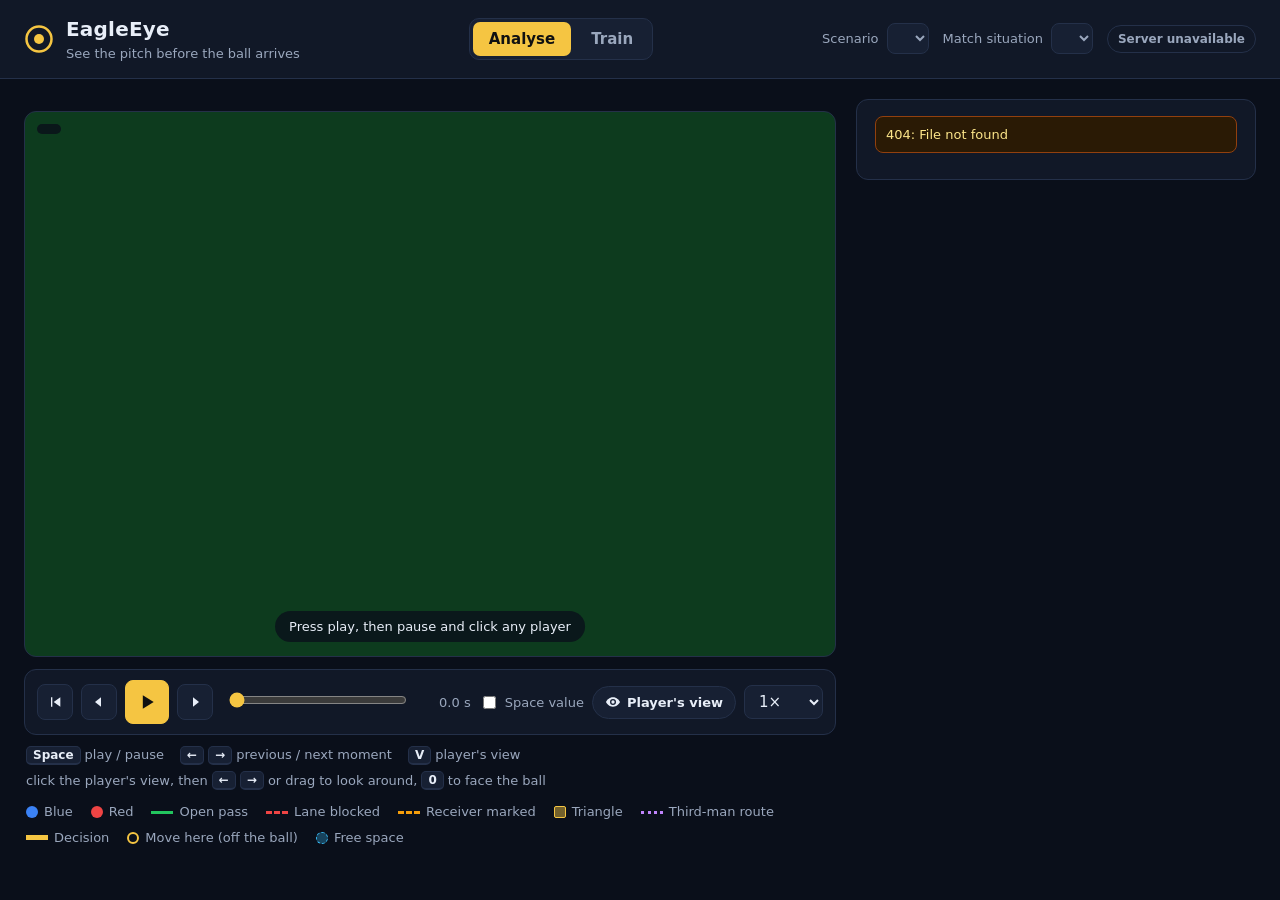
==== frontend/index.html @ dd4de851 "Initial commit: EagleEye synthetic match insights engine FastAPI backend with the Microsoft Foundry " ====
<!doctype html>
<html lang="en">
<head>
  <meta charset="utf-8">
  <meta name="viewport" content="width=device-width, initial-scale=1">
  <title>EagleEye</title>
  <meta name="description" content="EagleEye: an AI vision coach for footballers, built on synthetic data with fictional Blue and Red teams.">
  <link rel="stylesheet" href="styles.css">
</head>
<body>
  <header class="topbar">
    <div class="brand">
      <svg class="brand-mark" viewBox="0 0 24 24" aria-hidden="true">
        <circle cx="12" cy="12" r="10" fill="none" stroke="currentColor" stroke-width="2"/>
        <circle cx="12" cy="12" r="4" fill="currentColor"/>
      </svg>
      <div>
        <div class="brand-name">EagleEye</div>
        <div class="brand-tagline">See the pitch before the ball arrives</div>
      </div>
    </div>
    <nav class="tabs" role="tablist" aria-label="Mode">
      <button id="tab-analyse" class="tab on" role="tab" aria-selected="true">Analyse</button>
      <button id="tab-train" class="tab" role="tab" aria-selected="false">Train</button>
    </nav>
    <div class="topbar-right">
      <label class="select-field analyse-only">
        <span>Scenario</span>
        <select id="scenario-select"></select>
      </label>
      <label class="select-field analyse-only">
        <span>Match situation</span>
        <select id="situation-select"></select>
      </label>
      <span id="knowledge-badge" class="badge knowledge" title="Coaching knowledge used by the agents (File Search). It changes only through KnowledgeScout research the coach approved."></span>
      <button id="scout-toggle" class="badge scout" type="button" aria-expanded="false" aria-controls="scout-panel" title="KnowledgeScout: background web research that grows the football reference. Proposals wait for your approval.">Scout</button>
      <span id="mode-badge" class="badge">Connecting…</span>
    </div>
  </header>
  <aside id="scout-panel" class="scout-panel" hidden aria-label="KnowledgeScout proposals"></aside>

  <main class="layout">
    <section class="stage">
      <p id="scenario-description" class="scenario-description"></p>

      <div class="pitch-wrap" id="pitch-wrap">
        <canvas id="pitch" aria-label="Bird's-eye view of the pitch"></canvas>
        <div id="scoreboard" class="scoreboard"></div>
        <div id="pitch-hint" class="pitch-hint">Press play, then pause and click any player</div>
        <div id="train-hud" class="train-hud" hidden>
          <div class="hud-top">
            <span id="hud-scans" class="hud-pill">Scans 0</span>
            <div class="hud-bar" aria-label="Time until the ball arrives"><div id="hud-bar-fill"></div></div>
            <span id="hud-time" class="hud-pill">0.0 s</span>
          </div>
          <svg class="hud-compass" viewBox="0 0 80 80" aria-label="Head direction">
            <circle cx="40" cy="40" r="34" fill="rgba(10,15,26,0.7)" stroke="#475569"/>
            <circle cx="40" cy="9" r="4" fill="#ffffff"/>
            <g id="hud-needle">
              <path d="M40 40 L64 16 A34 34 0 0 0 16 16 Z" fill="rgba(56,189,248,0.22)"/>
              <line x1="40" y1="40" x2="40" y2="12" stroke="#f5c542" stroke-width="3" stroke-linecap="round"/>
            </g>
            <circle cx="40" cy="40" r="4" fill="#f5c542"/>
          </svg>
          <button class="hud-look left" data-look="left">◀ Check left</button>
          <button class="hud-look body" data-body>Open body ↑</button>
          <button class="hud-look right" data-look="right">Check right ▶</button>
        </div>
      </div>

      <div class="controls">
        <button id="btn-restart" class="icon-btn" title="Rewind to start" aria-label="Rewind to start">
          <svg viewBox="0 0 24 24"><path d="M6 5h2v14H6zM20 5v14l-10-7z"/></svg>
        </button>
        <button id="btn-back" class="icon-btn" title="Previous moment (←)" aria-label="Previous moment">
          <svg viewBox="0 0 24 24"><path d="M15 5v14l-9-7z"/></svg>
        </button>
        <button id="btn-play" class="icon-btn primary" title="Play / Pause (Space)" aria-label="Play">
          <svg id="icon-play" viewBox="0 0 24 24"><path d="M7 4v16l13-8z"/></svg>
          <svg id="icon-pause" viewBox="0 0 24 24" style="display: none"><path d="M6 4h4v16H6zM14 4h4v16h-4z"/></svg>
        </button>
        <button id="btn-forward" class="icon-btn" title="Next moment (→)" aria-label="Next moment">
          <svg viewBox="0 0 24 24"><path d="M9 5v14l9-7z"/></svg>
        </button>
        <div class="timeline">
          <input id="timeline" type="range" min="0" max="1" step="0.01" value="0" aria-label="Timeline">
          <div id="timeline-marks" class="timeline-marks"></div>
        </div>
        <span id="time-label" class="time-label">0.0 s</span>
        <label class="toggle" title="Simplified pitch control × threat: gold = valuable space the selected team can win">
          <input id="heatmap-toggle" type="checkbox"> Space value
        </label>
        <button id="pov-toggle" class="pill-btn" type="button" aria-pressed="false" aria-controls="pov-card" title="Player's view: see the moment through the selected player's eyes (V)">
          <svg viewBox="0 0 24 24" aria-hidden="true"><path d="M12 5C6.5 5 2.7 9.2 1.5 12c1.2 2.8 5 7 10.5 7s9.3-4.2 10.5-7C21.3 9.2 17.5 5 12 5zm0 11.5A4.5 4.5 0 1 1 12 7.5a4.5 4.5 0 0 1 0 9zm0-7a2.5 2.5 0 1 0 0 5 2.5 2.5 0 0 0 0-5z"/></svg>
          Player's view
        </button>
        <select id="speed-select" class="speed" aria-label="Playback speed">
          <option value="0.5">0.5×</option>
          <option value="1" selected>1×</option>
          <option value="2">2×</option>
        </select>
      </div>

      <p class="key-hints analyse-only" aria-label="Keyboard shortcuts">
        <span><kbd>Space</kbd> play / pause</span>
        <span><kbd>←</kbd> <kbd>→</kbd> previous / next moment</span>
        <span><kbd>V</kbd> player's view</span>
        <span>click the player's view, then <kbd>←</kbd> <kbd>→</kbd> or drag to look around, <kbd>0</kbd> to face the ball</span>
      </p>

      <ul class="legend">
        <li><span class="swatch team-home"></span>Blue</li>
        <li><span class="swatch team-away"></span>Red</li>
        <li><span class="line open"></span>Open pass</li>
        <li><span class="line blocked"></span>Lane blocked</li>
        <li><span class="line marked"></span>Receiver marked</li>
        <li><span class="swatch triangle"></span>Triangle</li>
        <li><span class="line third-man"></span>Third-man route</li>
        <li><span class="line decision"></span>Decision</li>
        <li><span class="swatch move"></span>Move here (off the ball)</li>
        <li><span class="swatch space"></span>Free space</li>
      </ul>
    </section>

    <div class="side">
      <section id="pov-card" class="card pov-card analyse-only" hidden aria-label="Player's view">
        <div class="pov-head">
          <h3 id="pov-title">Player's view</h3>
          <span id="pov-yaw" class="pov-yaw">Facing the ball</span>
        </div>
        <div class="pov-wrap">
          <canvas id="pov-canvas" tabindex="0" aria-label="First-person view of the selected player. Use the left and right arrow keys or drag to look around; 0 faces the ball."></canvas>
          <div id="pov-empty" class="pov-empty">Click a player on the pitch to see through their eyes</div>
        </div>
        <ul class="pov-legend">
          <li><span class="ring open"></span>Open teammate</li>
          <li><span class="ring target"></span>Decision target</li>
          <li><span class="ring move"></span>Move here</li>
        </ul>
        <p class="sub pov-note">Numbers are only readable in the centre of vision, as in Train. Follows the timeline: press play to watch the run from their eyes.</p>
      </section>
      <aside class="panel" id="panel" aria-live="polite"></aside>
    </div>
  </main>

  <script type="module" src="js/main.js"></script>
</body>
</html>
---- frontend/styles.css ----
:root {
  --bg: #0a0f1a;
  --surface: #111827;
  --surface-2: #172033;
  --border: #243049;
  --text: #e8eef8;
  --muted: #9aa7bd;      /* 7.4:1 on --surface, 6.6:1 on --surface-2 (WCAG AA) */
  --font: system-ui, -apple-system, "Segoe UI", Roboto, "Helvetica Neue", Arial, sans-serif;
  --accent: #f5c542;
  --home: #3b82f6;
  --away: #ef4444;
  --open: #22c55e;
  --blocked: #ef4444;
  --marked: #f59e0b;
  --space: #38bdf8;
  --third-man: #c084fc;
  --radius: 12px;
}

* { box-sizing: border-box; }

html, body {
  margin: 0;
  background: var(--bg);
  color: var(--text);
  font-family: var(--font);
  font-size: 15px;
  line-height: 1.5;
}

button, select, input { font: inherit; color: inherit; }

/* Top bar */
.topbar {
  display: flex;
  align-items: center;
  justify-content: space-between;
  gap: 16px;
  padding: 14px 24px;
  border-bottom: 1px solid var(--border);
  background: var(--surface);
}
.brand { display: flex; align-items: center; gap: 12px; }
.brand-mark { width: 30px; height: 30px; color: var(--accent); }
.brand-name { font-weight: 700; font-size: 20px; letter-spacing: 0.2px; }
.brand-tagline { color: var(--muted); font-size: 13px; }
.topbar-right { display: flex; align-items: center; flex-wrap: wrap; justify-content: flex-end; gap: 10px 14px; min-width: 0; }

.select-field { display: flex; align-items: center; gap: 8px; color: var(--muted); font-size: 13px; }
select {
  background: var(--surface-2);
  border: 1px solid var(--border);
  border-radius: 8px;
  padding: 6px 10px;
}

.badge {
  font-size: 12px;
  font-weight: 600;
  padding: 4px 10px;
  border-radius: 999px;
  border: 1px solid var(--border);
  color: var(--muted);
  white-space: nowrap;
}
.badge.knowledge { color: #e9d5ff; border-color: #6b21a8; background: #1e0b33; }
.badge.knowledge:empty { display: none; }
.badge.knowledge.pulse { animation: pulse 1.2s ease-in-out 3; }
@keyframes pulse { 50% { box-shadow: 0 0 0 4px rgba(192, 132, 252, 0.35); } }
.feedback { display: grid; gap: 8px; }
.feedback-row { display: flex; align-items: center; gap: 8px; flex-wrap: wrap; }
.feedback-row .label { color: var(--muted); font-size: 13px; margin-right: auto; }
.feedback button {
  border: 1px solid var(--border);
  background: var(--surface-2);
  border-radius: 8px;
  padding: 5px 12px;
  cursor: pointer;
  font-size: 13px;
}
.feedback button:hover { border-color: var(--muted); }
.feedback button.up:hover { border-color: var(--open); }
.feedback button.down:hover { border-color: var(--blocked); }
.feedback input {
  width: 100%;
  background: var(--surface-2);
  border: 1px solid var(--border);
  border-radius: 8px;
  padding: 6px 10px;
  font-size: 13px;
}
.feedback .thanks { color: var(--muted); font-size: 13px; }
.badge.foundry { color: #bbf7d0; border-color: #166534; background: #052e16; }
.badge.mock { color: #fde68a; border-color: #92400e; background: #2a1a05; }

/* Layout */
.layout {
  display: grid;
  grid-template-columns: minmax(0, 1fr) 400px;
  align-items: start;
  gap: 20px;
  padding: 20px 24px 28px;
  max-width: 1600px;
  margin: 0 auto;
}
@media (max-width: 1100px) {
  .layout { grid-template-columns: minmax(0, 1fr); }
}

.scenario-description { margin: 0 0 12px; color: var(--muted); }

.pitch-wrap {
  position: relative;
  border-radius: var(--radius);
  overflow: hidden;
  border: 1px solid var(--border);
  background: #0d3b1e;
}
#pitch { display: block; width: 100%; cursor: pointer; }
.pitch-hint {
  position: absolute;
  left: 50%;
  bottom: 14px;
  transform: translateX(-50%);
  padding: 6px 14px;
  border-radius: 999px;
  background: rgba(10, 15, 26, 0.78);
  font-size: 13px;
  pointer-events: none;
  transition: opacity 0.3s;
}
.pitch-hint.hidden { opacity: 0; }

/* Controls */
.controls {
  display: flex;
  align-items: center;
  gap: 8px;
  margin-top: 12px;
  padding: 10px 12px;
  background: var(--surface);
  border: 1px solid var(--border);
  border-radius: var(--radius);
}
.icon-btn {
  display: grid;
  place-items: center;
  width: 36px;
  height: 36px;
  border-radius: 8px;
  border: 1px solid var(--border);
  background: var(--surface-2);
  cursor: pointer;
}
.icon-btn:hover { border-color: var(--muted); }
.icon-btn svg { width: 16px; height: 16px; fill: currentColor; }
.icon-btn.primary { width: 44px; height: 44px; background: var(--accent); color: #111; border-color: var(--accent); }
.icon-btn.primary svg { width: 20px; height: 20px; }
button:focus-visible, select:focus-visible, input:focus-visible, canvas:focus-visible { outline: 2px solid var(--accent); outline-offset: 2px; }

.timeline { position: relative; flex: 1; margin: 0 6px; }
.timeline input { width: 100%; accent-color: var(--accent); }
.timeline-marks { position: absolute; inset: 0; pointer-events: none; }
.timeline-marks .mark {
  position: absolute;
  top: -2px;
  width: 2px;
  height: 6px;
  background: var(--muted);
  transform: translateX(-1px);
}
.timeline-marks .mark.key { background: var(--accent); height: 8px; width: 3px; }
.time-label { min-width: 52px; text-align: right; font-variant-numeric: tabular-nums; color: var(--muted); font-size: 13px; }

/* Legend */
.legend {
  display: flex;
  flex-wrap: wrap;
  gap: 6px 18px;
  list-style: none;
  padding: 0;
  margin: 12px 2px 0;
  color: var(--muted);
  font-size: 13px;
}
.legend li { display: flex; align-items: center; gap: 6px; }
.swatch { width: 12px; height: 12px; border-radius: 50%; display: inline-block; }
.swatch.team-home { background: var(--home); }
.swatch.team-away { background: var(--away); }
.swatch.triangle { background: rgba(245, 197, 66, 0.45); border: 1px solid var(--accent); border-radius: 2px; }
.swatch.space { background: rgba(56, 189, 248, 0.3); border: 1px dashed var(--space); }
.line { width: 22px; height: 0; display: inline-block; border-top: 3px solid; }
.line.open { border-color: var(--open); }
.line.blocked { border-top-style: dashed; border-color: var(--blocked); }
.line.marked { border-top-style: dashed; border-color: var(--marked); }
.swatch.move { background: transparent; border: 2px solid var(--accent); }
.toggle { display: flex; align-items: center; gap: 6px; color: var(--muted); font-size: 13px; white-space: nowrap; cursor: pointer; }
.toggle input { accent-color: var(--accent); }
.advice {
  margin: 10px 0 0;
  padding: 8px 10px;
  border-left: 3px solid var(--accent);
  background: rgba(245, 197, 66, 0.08);
  border-radius: 0 8px 8px 0;
  font-weight: 500;
}
.advice span { display: block; font-size: 11px; font-weight: 700; text-transform: uppercase; letter-spacing: 0.6px; color: var(--accent); }
.line.third-man { border-top-style: dotted; border-color: var(--third-man); }
.line.decision { border-top-width: 5px; border-color: var(--accent); }

.scoreboard {
  position: absolute;
  top: 12px;
  left: 12px;
  display: flex;
  align-items: center;
  gap: 8px;
  padding: 5px 12px;
  border-radius: 8px;
  background: rgba(10, 15, 26, 0.82);
  font-size: 13px;
  font-weight: 600;
  font-variant-numeric: tabular-nums;
  pointer-events: none;
}
.scoreboard .team-home { color: #93c5fd; }
.scoreboard .team-away { color: #fca5a5; }
.scoreboard .minute { color: var(--accent); margin-left: 4px; }

/* Panel */
.side { display: flex; flex-direction: column; gap: 14px; min-width: 0; }
.panel { display: flex; flex-direction: column; gap: 14px; min-width: 0; }
.card {
  background: var(--surface);
  border: 1px solid var(--border);
  border-radius: var(--radius);
  padding: 16px 18px;
}
.card h2 { margin: 0 0 4px; font-size: 16px; }
.card h3 { margin: 0; font-size: 14px; }
.card .sub { color: var(--muted); font-size: 13px; }
.empty { text-align: center; padding: 36px 22px; color: var(--muted); }
.empty strong { color: var(--text); display: block; font-size: 16px; margin-bottom: 6px; }

.player-head { display: flex; align-items: center; gap: 12px; }
.shirt {
  display: grid;
  place-items: center;
  width: 40px;
  height: 40px;
  border-radius: 50%;
  font-weight: 700;
  color: #fff;
  flex-shrink: 0;
}
.shirt.home { background: var(--home); }
.shirt.away { background: var(--away); }

.chips { display: flex; flex-wrap: wrap; gap: 6px; margin-top: 10px; }
.chip {
  font-size: 12px;
  font-weight: 600;
  padding: 3px 9px;
  border-radius: 999px;
  background: var(--surface-2);
  border: 1px solid var(--border);
}
.chip.high { color: #fecaca; border-color: #7f1d1d; }
.chip.medium { color: #fde68a; border-color: #78350f; }
.chip.low { color: #bbf7d0; border-color: #14532d; }
.chip.open { color: #bbf7d0; border-color: #14532d; }

.facts { margin: 10px 0 0; padding: 0; list-style: none; display: grid; gap: 6px; font-size: 14px; }
.facts li { display: flex; justify-content: space-between; gap: 12px; }
.facts .k { color: var(--muted); }

.agent-card .agent-head { display: flex; align-items: center; gap: 10px; margin-bottom: 10px; }
.step {
  display: grid;
  place-items: center;
  width: 26px;
  height: 26px;
  border-radius: 50%;
  background: var(--surface-2);
  border: 1px solid var(--accent);
  color: var(--accent);
  font-size: 13px;
  font-weight: 700;
  flex-shrink: 0;
}
.agent-output ul { margin: 0; padding-left: 18px; display: grid; gap: 6px; }
.agent-output p { margin: 0 0 8px; }
.decision-line { display: flex; align-items: center; gap: 10px; margin-bottom: 8px; }
.decision-action { font-size: 22px; font-weight: 700; color: var(--accent); letter-spacing: 0.5px; }
.chip.mode-progress { color: #bbf7d0; border-color: #14532d; }
.chip.mode-keep { color: #bfdbfe; border-color: #1e3a8a; }
.scan-cue {
  padding: 8px 10px;
  border-left: 3px solid var(--space);
  background: rgba(56, 189, 248, 0.08);
  border-radius: 0 8px 8px 0;
}
.scan-cue span { display: block; font-size: 11px; font-weight: 700; text-transform: uppercase; letter-spacing: 0.6px; color: var(--space); }
.step.parallel { width: auto; padding: 0 7px; border-radius: 13px; }
.parallel-tag { color: var(--third-man); }
.principles { margin: 10px 0 0; padding-left: 18px; display: grid; gap: 4px; font-size: 14px; }
.zone { margin: 8px 0 0; color: var(--muted); font-size: 13px; }
.chip.risk-low { color: #bfdbfe; border-color: #1e3a8a; }
.chip.risk-medium { color: #fde68a; border-color: #78350f; }
.chip.risk-high { color: #fecaca; border-color: #7f1d1d; }
.chain-time { text-align: right; color: var(--muted); font-size: 12px; margin-top: -4px; }
.agent-meta { margin-top: 12px; display: flex; justify-content: space-between; color: var(--muted); font-size: 12px; }
.warning {
  margin-bottom: 10px;
  padding: 8px 10px;
  border-radius: 8px;
  background: #2a1a05;
  border: 1px solid #92400e;
  color: #fde68a;
  font-size: 13px;
  overflow-wrap: anywhere;
}
.warning code { background: rgba(0, 0, 0, 0.35); padding: 1px 5px; border-radius: 4px; }
.warning details { margin-top: 8px; }
.warning summary { cursor: pointer; color: #fcd34d; font-size: 12px; }
.warning pre {
  margin: 6px 0 0;
  max-height: 180px;
  overflow: auto;
  white-space: pre-wrap;
  font-size: 11px;
  color: #fde68a;
  opacity: 0.85;
}

.loading { display: flex; align-items: center; gap: 10px; color: var(--muted); }
.spinner {
  width: 16px;
  height: 16px;
  border-radius: 50%;
  border: 2px solid var(--border);
  border-top-color: var(--accent);
  animation: spin 0.8s linear infinite;
}
@keyframes spin { to { transform: rotate(360deg); } }

/* Mode tabs */
.tabs { display: flex; gap: 4px; padding: 3px; background: var(--surface-2); border: 1px solid var(--border); border-radius: 10px; }
.tab { border: 0; background: transparent; padding: 6px 16px; border-radius: 7px; font-weight: 600; color: var(--muted); cursor: pointer; }
.tab.on { background: var(--accent); color: #111; }

/* Training mode hides the analysis-only UI */
body.train-mode .analyse-only,
body.train-mode .controls,
body.train-mode .legend,
body.train-mode .scenario-description,
body.train-mode .scoreboard,
body.train-mode .pitch-hint { display: none; }
body.train-mode #pitch { cursor: default; }

.train-hud { position: absolute; inset: 0; pointer-events: none; }
.train-hud[hidden] { display: none; }
.hud-top { position: absolute; top: 12px; left: 12px; right: 12px; display: flex; align-items: center; gap: 10px; }
.hud-pill { padding: 4px 10px; border-radius: 999px; background: rgba(10, 15, 26, 0.8); font-weight: 700; font-size: 14px; font-variant-numeric: tabular-nums; }
.hud-bar { flex: 1; height: 8px; border-radius: 4px; background: rgba(10, 15, 26, 0.7); overflow: hidden; }
#hud-bar-fill { height: 100%; width: 100%; background: var(--accent); }
.hud-compass { position: absolute; right: 14px; bottom: 14px; width: 80px; height: 80px; }
.hud-look {
  position: absolute;
  bottom: 18px;
  pointer-events: auto;
  padding: 10px 16px;
  border-radius: 10px;
  border: 1px solid var(--border);
  background: rgba(10, 15, 26, 0.8);
  font-weight: 600;
  cursor: pointer;
  user-select: none;
  touch-action: none;
}
.hud-look.left { left: 14px; }
.hud-look.right { right: 108px; }
.hud-look.body { left: 50%; transform: translateX(-50%); }
.hud-look.body.on { border-color: var(--accent); color: var(--accent); }
.decide-clock { margin: 8px 0 4px; }
.decide-clock .hud-bar { height: 6px; background: var(--surface-2); }
#decide-clock-fill { height: 100%; width: 100%; background: var(--marked); }
#decide-clock-label { margin-top: 4px; }
#decide-clock-label.late { color: #fca5a5; font-weight: 600; }

/* Training panel */
.brief { margin: 10px 0; }
.seg { display: flex; gap: 4px; margin: 10px 0 4px; }
.seg button { flex: 1; padding: 7px; border-radius: 8px; border: 1px solid var(--border); background: var(--surface-2); cursor: pointer; font-weight: 600; }
.seg button.on { border-color: var(--accent); color: var(--accent); }
.level-note { margin-bottom: 10px; }
.drill-select { margin: 6px 0 10px; }
.drill-select select { flex: 1; }
.keys { margin: 0 0 14px; padding-left: 18px; color: var(--muted); font-size: 14px; display: grid; gap: 3px; }
kbd { display: inline-block; min-width: 22px; padding: 1px 6px; border-radius: 5px; border: 1px solid var(--border); border-bottom-width: 2px; background: var(--surface-2); font: 600 12px var(--font); text-align: center; color: var(--text); }
.primary-btn { padding: 9px 18px; border-radius: 9px; border: 0; background: var(--accent); color: #111; font-weight: 700; cursor: pointer; }
.choice-btn { padding: 8px 16px; border-radius: 9px; border: 1px solid var(--border); background: var(--surface-2); font-weight: 600; cursor: pointer; }
.choice-btn:hover { border-color: var(--muted); }
.research { font-size: 13px; color: var(--muted); }
.research strong { color: var(--text); }
.memory-wrap { margin: 10px 0; border-radius: 8px; overflow: hidden; border: 1px solid var(--border); }
.memory-wrap canvas { display: block; width: 100%; cursor: pointer; }
.memory-wrap.dribble-mode { border-color: var(--accent); }
.memory-wrap.dribble-mode canvas { cursor: crosshair; }
.score-line { display: flex; align-items: center; justify-content: space-between; gap: 10px; }
.score-big { font-size: 44px; font-weight: 700; line-height: 1; color: var(--accent); }
.score-big span { font-size: 16px; color: var(--muted); font-weight: 600; }
.missed { margin: 10px 0 6px; color: #fca5a5; font-size: 14px; }
.missed.ok { color: #bbf7d0; }

/* Summary of the agents' answer at the top of the panel */
.verdict { margin-top: 12px; padding-top: 12px; border-top: 1px solid var(--border); display: flex; align-items: center; gap: 10px; flex-wrap: wrap; }
.verdict .label { color: var(--muted); font-size: 12px; font-weight: 700; text-transform: uppercase; letter-spacing: 0.6px; width: 100%; }
.verdict .decision-action { font-size: 26px; }
.hold-note { margin: 10px 0 0; color: var(--text); }

/* Keyboard hints under the pitch */
.key-hints { display: flex; flex-wrap: wrap; gap: 6px 16px; margin: 10px 2px 0; color: var(--muted); font-size: 13px; }
.key-hints span { display: inline-flex; align-items: center; gap: 4px; flex-wrap: wrap; }

/* Player's view (Analyse) */
.pill-btn {
  display: inline-flex; align-items: center; gap: 6px;
  padding: 6px 12px; border-radius: 999px;
  border: 1px solid var(--border); background: var(--surface-2);
  font-size: 13px; font-weight: 600; cursor: pointer; white-space: nowrap;
}
.pill-btn svg { width: 16px; height: 16px; fill: currentColor; }
.pill-btn:hover { border-color: var(--muted); }
.pill-btn[aria-pressed="true"] { border-color: var(--accent); color: var(--accent); background: rgba(245, 197, 66, 0.1); }
.pov-card { padding: 14px; }
.pov-card[hidden] { display: none; }
.pov-head { display: flex; align-items: baseline; justify-content: space-between; gap: 10px; margin-bottom: 10px; }
.pov-yaw { color: var(--muted); font-size: 13px; font-variant-numeric: tabular-nums; }
.pov-wrap { position: relative; border-radius: 8px; overflow: hidden; border: 1px solid var(--border); background: #0a1020; }
#pov-canvas { display: block; width: 100%; aspect-ratio: 16 / 10; cursor: grab; touch-action: none; }
#pov-canvas:active { cursor: grabbing; }
.pov-empty { position: absolute; inset: 0; display: grid; place-items: center; padding: 20px; text-align: center; color: var(--muted); font-size: 14px; background: rgba(10, 15, 26, 0.85); }
.pov-empty[hidden] { display: none; }
.pov-legend { display: flex; flex-wrap: wrap; gap: 4px 14px; list-style: none; margin: 10px 0 0; padding: 0; font-size: 13px; color: var(--muted); }
.pov-legend li { display: flex; align-items: center; gap: 6px; }
.ring { width: 16px; height: 8px; border-radius: 50%; border: 2px solid; display: inline-block; }
.ring.open { border-color: var(--open); }
.ring.target { border-color: var(--accent); }
.ring.move { border-color: var(--accent); border-style: dashed; }
.pov-note { margin: 6px 0 0; }

@media (max-width: 1100px) {
  .side { display: grid; grid-template-columns: minmax(0, 1fr); }
}

@media (max-width: 640px) {
  .topbar { flex-direction: column; align-items: stretch; padding: 12px 16px; gap: 10px; }
  .topbar-right { justify-content: flex-start; }
  .topbar-right .select-field { width: 100%; }
  .topbar-right .select-field select { flex: 1; min-width: 0; }
  .tabs { align-self: flex-start; }
  .layout { padding: 12px; gap: 14px; }
  .brand-tagline { display: none; }
  .controls { flex-wrap: wrap; gap: 8px; }
  .timeline { order: 10; flex-basis: 100%; margin: 4px 2px 0; }
  .time-label { margin-left: auto; }
  .key-hints { display: none; } /* no keyboard on most phones */
  .scoreboard { top: 6px; left: 6px; padding: 3px 8px; font-size: 11px; gap: 6px; }
  .card { padding: 14px; }
  .facts li { flex-direction: column; gap: 0; }
  /* Training HUD: smaller buttons that never overlap the compass */
  .hud-look { padding: 8px 10px; font-size: 13px; bottom: 10px; }
  .hud-look.left { left: 8px; }
  .hud-look.right { right: 72px; }
  .hud-look.body { bottom: 54px; }
  .hud-compass { width: 56px; height: 56px; right: 8px; bottom: 8px; }
}

/* ---- KnowledgeScout proposals --------------------------------------------- */
.badge.scout { cursor: pointer; background: #0b2530; border-color: #0e7490; color: #a5f3fc; font-family: var(--font); }
.badge.scout:hover { border-color: #22d3ee; }
.scout-panel {
  position: fixed; top: 78px; right: 16px; z-index: 50;
  width: min(440px, calc(100vw - 32px)); max-height: calc(100vh - 96px); overflow: auto;
  background: var(--surface); border: 1px solid var(--border); border-radius: var(--radius);
  padding: 14px; box-shadow: 0 12px 32px rgba(0, 0, 0, 0.45); font-size: 13px;
}
.scout-head { display: flex; align-items: center; gap: 8px; flex-wrap: wrap; }
.scout-head .scout-meta { margin-right: auto; }
.scout-meta, .scout-note, .scout-empty, .scout-sub { color: var(--muted); font-size: 12px; }
.scout-message { color: var(--accent); }
.scout-card { border: 1px solid var(--border); background: var(--surface-2); border-radius: 10px; padding: 10px 12px; margin: 10px 0; }
.scout-card h3 { margin: 0 0 4px; font-size: 14px; }
.scout-card ul, .scout-history { margin: 6px 0; padding-left: 18px; }
.scout-actions { display: flex; gap: 8px; justify-content: flex-end; }
.scout-panel button { border: 1px solid var(--border); background: var(--surface-2); color: var(--text); border-radius: 8px; padding: 5px 12px; cursor: pointer; font-size: 13px; }
.scout-panel button.approve { border-color: #15803d; color: #bbf7d0; }
.scout-panel button.reject { border-color: #b91c1c; color: #fecaca; }
.scout-panel button:disabled { opacity: 0.6; cursor: default; }
.scout-unlock, .scout-research { display: flex; gap: 8px; align-items: center; flex-wrap: wrap; margin: 8px 0; }
.scout-unlock .scout-meta { flex-basis: 100%; }
.scout-unlock input, .scout-research input {
  flex: 1;
  min-width: 160px;
  background: var(--surface-2);
  border: 1px solid var(--border);
  border-radius: 8px;
  padding: 6px 10px;
  font-size: 13px;
}
.scout-clarity { margin-top: 12px; border-top: 1px solid var(--border); padding-top: 6px; }
.focus-card .focus-label { color: var(--accent); font-weight: 700; }
.focus-card ul { margin: 6px 0 0; padding-left: 18px; font-size: 13px; color: var(--muted); }
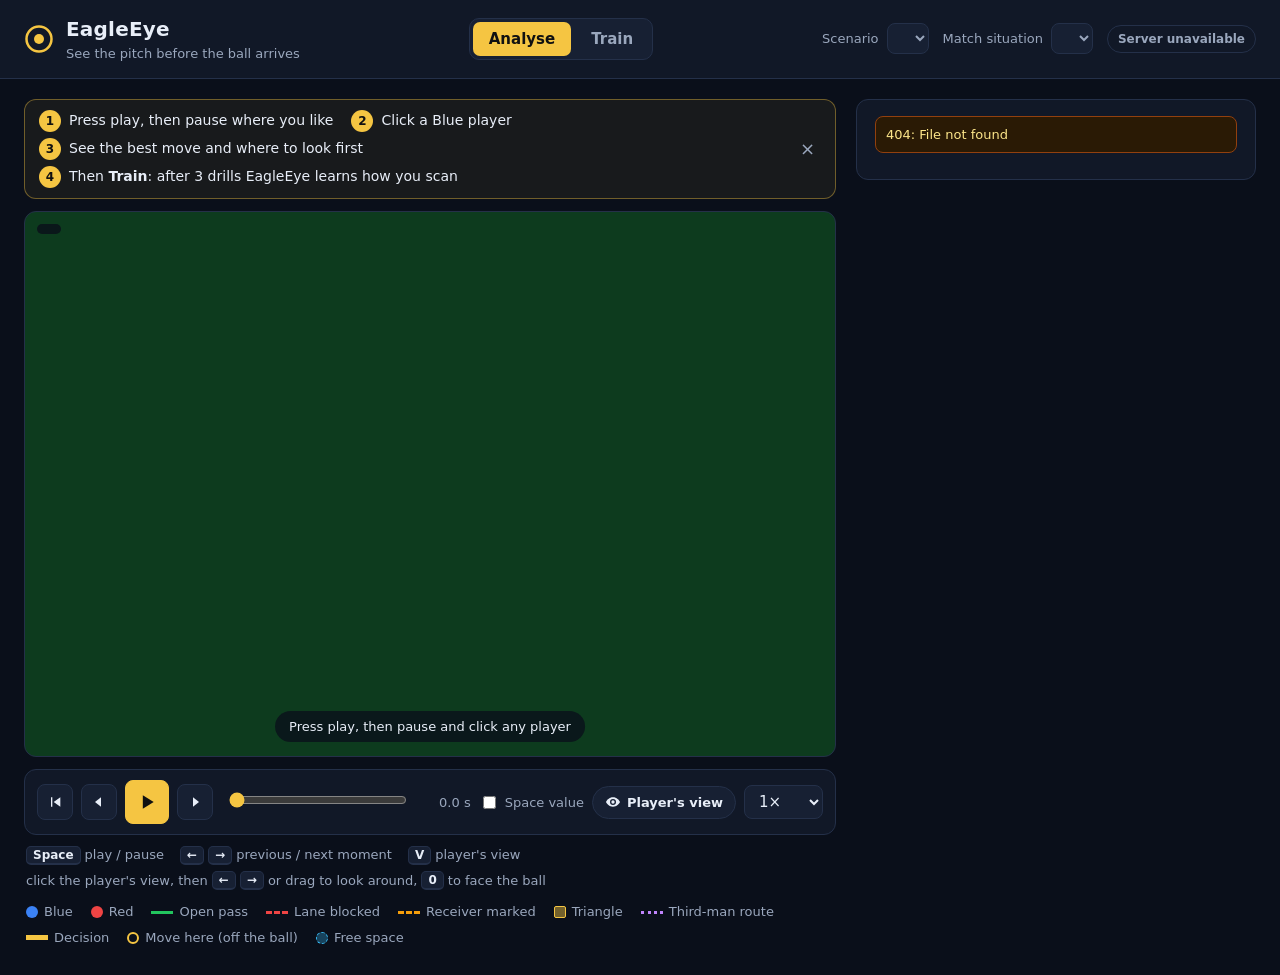
==== commit ec5886a2: "Analyse: the answer first, the agents one click away - A short answer card at the top: the move (PAS" ====
--- a/frontend/index.html
+++ b/frontend/index.html
@@ -5,6 +5,7 @@
   <meta name="viewport" content="width=device-width, initial-scale=1">
   <title>EagleEye</title>
   <meta name="description" content="EagleEye: an AI vision coach for footballers, built on synthetic data with fictional Blue and Red teams.">
+  <link rel="icon" href="data:image/svg+xml,%3Csvg xmlns='http://www.w3.org/2000/svg' viewBox='0 0 24 24'%3E%3Ccircle cx='12' cy='12' r='10' fill='none' stroke='%23f5c542' stroke-width='2'/%3E%3Ccircle cx='12' cy='12' r='4' fill='%23f5c542'/%3E%3C/svg%3E">
   <link rel="stylesheet" href="styles.css">
 </head>
 <body>
@@ -41,6 +42,15 @@
 
   <main class="layout">
     <section class="stage">
+      <div id="start-here" class="start-here" hidden>
+        <ol>
+          <li><span class="num">1</span>Press play, then pause where you like</li>
+          <li><span class="num">2</span>Click a Blue player</li>
+          <li><span class="num">3</span>See the best move and where to look first</li>
+          <li><span class="num">4</span><span>Then <strong>Train</strong>: after 3 drills EagleEye learns how you scan</span></li>
+        </ol>
+        <button id="start-here-close" class="close" type="button" aria-label="Hide this guide">×</button>
+      </div>
       <p id="scenario-description" class="scenario-description"></p>
 
       <div class="pitch-wrap" id="pitch-wrap">
--- a/frontend/styles.css
+++ b/frontend/styles.css
@@ -43,7 +43,7 @@
 .brand { display: flex; align-items: center; gap: 12px; }
 .brand-mark { width: 30px; height: 30px; color: var(--accent); }
 .brand-name { font-weight: 700; font-size: 20px; letter-spacing: 0.2px; }
-.brand-tagline { color: var(--muted); font-size: 13px; }
+.brand-tagline { color: var(--muted); font-size: 13px; white-space: nowrap; }
 .topbar-right { display: flex; align-items: center; flex-wrap: wrap; justify-content: flex-end; gap: 10px 14px; min-width: 0; }
 
 .select-field { display: flex; align-items: center; gap: 8px; color: var(--muted); font-size: 13px; }
@@ -309,6 +309,53 @@
 .chip.risk-medium { color: #fde68a; border-color: #78350f; }
 .chip.risk-high { color: #fecaca; border-color: #7f1d1d; }
 .chain-time { text-align: right; color: var(--muted); font-size: 12px; margin-top: -4px; }
+
+/* The answer a player reads first; the agents' working sits in "See how the agents decided". */
+.card.answer { border-color: rgba(245, 197, 66, 0.55); box-shadow: 0 0 0 1px rgba(245, 197, 66, 0.15) inset; }
+.answer-label { font-size: 11px; font-weight: 700; text-transform: uppercase; letter-spacing: 0.8px; color: var(--muted); }
+.answer-move { font-size: 28px; font-weight: 800; color: var(--accent); letter-spacing: 0.5px; margin: 2px 0 8px; }
+.answer-target { display: block; font-size: 16px; font-weight: 600; color: var(--text); letter-spacing: 0; margin-top: 2px; }
+.answer-why { font-size: 15px; line-height: 1.55; margin: 0 0 12px; }
+details.how { border: 1px solid var(--border); border-radius: var(--radius); background: var(--surface); }
+details.how > summary {
+  cursor: pointer;
+  padding: 12px 18px;
+  font-weight: 600;
+  font-size: 14px;
+  color: var(--text);
+  list-style: none;
+  display: flex;
+  justify-content: space-between;
+  align-items: center;
+}
+details.how > summary::-webkit-details-marker { display: none; }
+details.how > summary::after { content: "▸"; color: var(--accent); transition: transform 0.15s; }
+details.how[open] > summary::after { transform: rotate(90deg); }
+details.how > summary:focus-visible { outline: 2px solid var(--accent); outline-offset: 2px; border-radius: var(--radius); }
+.how-body { display: flex; flex-direction: column; gap: 14px; padding: 0 12px 12px; }
+
+/* First-visit guide above the pitch */
+.start-here {
+  display: flex;
+  align-items: center;
+  gap: 18px;
+  flex-wrap: wrap;
+  margin: 0 0 12px;
+  padding: 10px 14px;
+  border: 1px solid rgba(245, 197, 66, 0.4);
+  border-radius: var(--radius);
+  background: rgba(245, 197, 66, 0.06);
+  font-size: 14px;
+}
+.start-here ol { display: flex; flex-wrap: wrap; gap: 6px 18px; margin: 0; padding: 0; list-style: none; flex: 1; }
+.start-here li { display: flex; align-items: center; gap: 8px; }
+.start-here .num {
+  display: grid; place-items: center; width: 22px; height: 22px; border-radius: 50%;
+  background: var(--accent); color: #111; font-weight: 800; font-size: 12px; flex-shrink: 0;
+}
+.start-here .close { background: none; border: 0; color: var(--muted); font-size: 18px; cursor: pointer; padding: 2px 6px; }
+.start-here .close:hover { color: var(--text); }
+body.train-mode .start-here { display: none; }
 .agent-meta { margin-top: 12px; display: flex; justify-content: space-between; color: var(--muted); font-size: 12px; }
 .warning {
   margin-bottom: 10px;
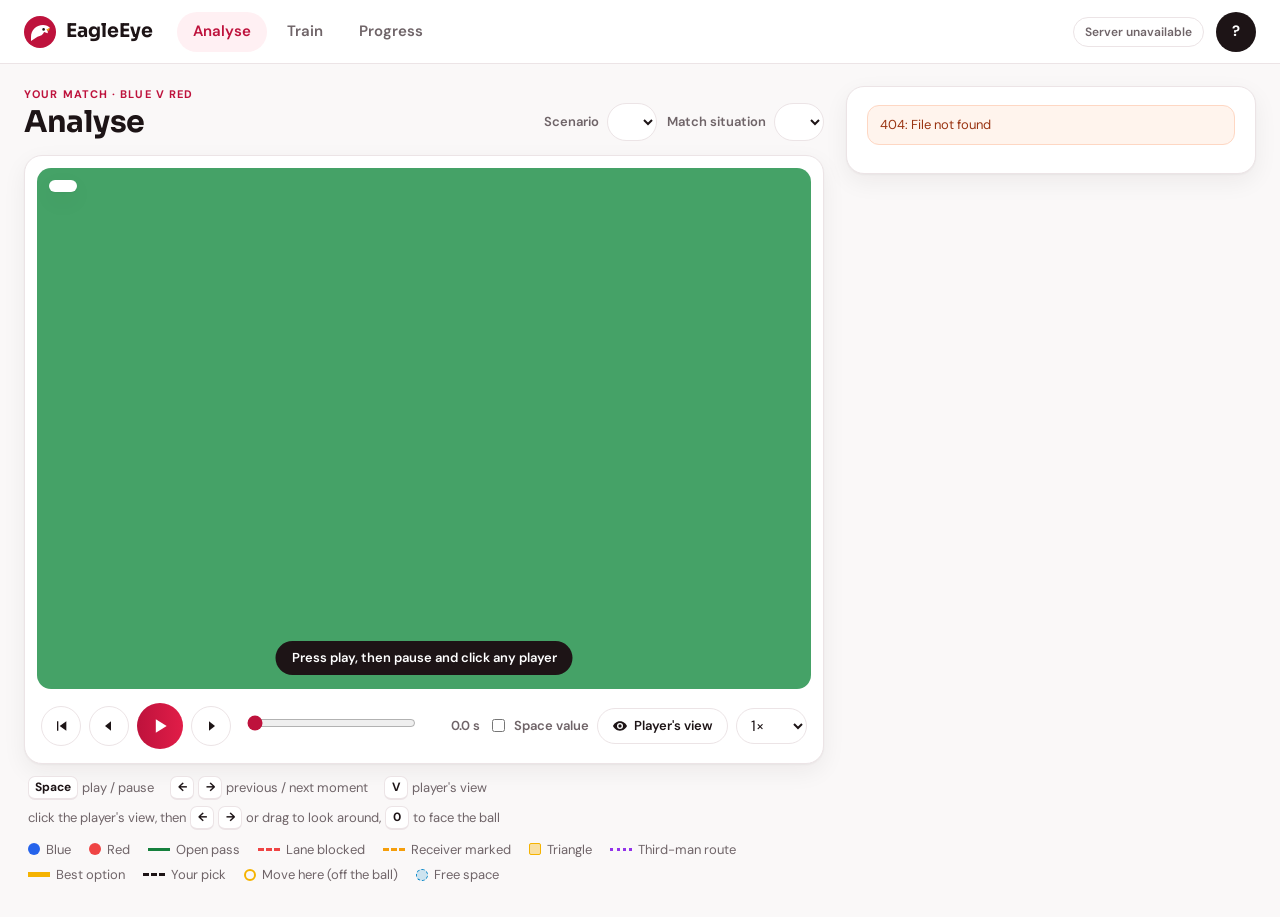
==== commit 1bb79b46: "Red light redesign, and Train answers first: no view from above until you choose The whole app moves" ====
--- a/frontend/index.html
+++ b/frontend/index.html
@@ -5,42 +5,38 @@
   <meta name="viewport" content="width=device-width, initial-scale=1">
   <title>EagleEye</title>
   <meta name="description" content="EagleEye: an AI vision coach for footballers, built on synthetic data with fictional Blue and Red teams.">
-  <link rel="icon" href="data:image/svg+xml,%3Csvg xmlns='http://www.w3.org/2000/svg' viewBox='0 0 24 24'%3E%3Ccircle cx='12' cy='12' r='10' fill='none' stroke='%23f5c542' stroke-width='2'/%3E%3Ccircle cx='12' cy='12' r='4' fill='%23f5c542'/%3E%3C/svg%3E">
+  <link rel="icon" href="data:image/svg+xml,%3Csvg xmlns='http://www.w3.org/2000/svg' viewBox='0 0 32 32'%3E%3Ccircle cx='16' cy='16' r='16' fill='%23be123c'/%3E%3Cpath d='M7 21c0-7 5-12 12-12 3 0 5.5 1 7 3l-3.5 1.5c1.2 1 1.6 2.4 1.2 3.8l-3.6-1.2c-1 2.6-3.6 4.3-6.6 4.6L7 25z' fill='%23fff'/%3E%3C/svg%3E">
+  <link rel="preconnect" href="https://fonts.googleapis.com">
+  <link rel="preconnect" href="https://fonts.gstatic.com" crossorigin>
+  <link rel="stylesheet" href="https://fonts.googleapis.com/css2?family=DM+Sans:opsz,wght@9..40,400..800&family=Sora:wght@500..700&display=swap">
   <link rel="stylesheet" href="styles.css">
 </head>
 <body>
   <header class="topbar">
     <div class="brand">
-      <svg class="brand-mark" viewBox="0 0 24 24" aria-hidden="true">
-        <circle cx="12" cy="12" r="10" fill="none" stroke="currentColor" stroke-width="2"/>
-        <circle cx="12" cy="12" r="4" fill="currentColor"/>
+      <svg class="brand-mark" viewBox="0 0 32 32" aria-hidden="true">
+        <circle cx="16" cy="16" r="16" fill="#be123c"/>
+        <path d="M7 21c0-7 5-12 12-12 3 0 5.5 1 7 3l-3.5 1.5c1.2 1 1.6 2.4 1.2 3.8l-3.6-1.2c-1 2.6-3.6 4.3-6.6 4.6L7 25z" fill="#fff"/>
+        <path d="M22.5 13.5l3.5-1.5-1.6 3z" fill="#f5b301"/>
+        <circle cx="19.6" cy="13.4" r="1.3" fill="#1d1416"/>
       </svg>
-      <div>
-        <div class="brand-name">EagleEye</div>
-        <div class="brand-tagline">See the pitch before the ball arrives</div>
-      </div>
+      <span class="brand-name">EagleEye</span>
     </div>
     <nav class="tabs" role="tablist" aria-label="Mode">
       <button id="tab-analyse" class="tab on" role="tab" aria-selected="true">Analyse</button>
       <button id="tab-train" class="tab" role="tab" aria-selected="false">Train</button>
+      <button id="tab-progress" class="tab" role="tab" aria-selected="false">Progress</button>
     </nav>
     <div class="topbar-right">
-      <label class="select-field analyse-only">
-        <span>Scenario</span>
-        <select id="scenario-select"></select>
-      </label>
-      <label class="select-field analyse-only">
-        <span>Match situation</span>
-        <select id="situation-select"></select>
-      </label>
       <span id="knowledge-badge" class="badge knowledge" title="Coaching knowledge used by the agents (File Search). It changes only through KnowledgeScout research the coach approved."></span>
       <button id="scout-toggle" class="badge scout" type="button" aria-expanded="false" aria-controls="scout-panel" title="KnowledgeScout: background web research that grows the football reference. Proposals wait for your approval.">Scout</button>
       <span id="mode-badge" class="badge">Connecting…</span>
+      <button id="avatar" class="avatar" type="button" title="Who's playing?" aria-label="Who's playing?">?</button>
     </div>
   </header>
   <aside id="scout-panel" class="scout-panel" hidden aria-label="KnowledgeScout proposals"></aside>
 
-  <main class="layout">
+  <main class="layout" id="analyse-view">
     <section class="stage">
       <div id="start-here" class="start-here" hidden>
         <ol>
@@ -51,67 +47,66 @@
         </ol>
         <button id="start-here-close" class="close" type="button" aria-label="Hide this guide">×</button>
       </div>
-      <p id="scenario-description" class="scenario-description"></p>
-
-      <div class="pitch-wrap" id="pitch-wrap">
-        <canvas id="pitch" aria-label="Bird's-eye view of the pitch"></canvas>
-        <div id="scoreboard" class="scoreboard"></div>
-        <div id="pitch-hint" class="pitch-hint">Press play, then pause and click any player</div>
-        <div id="train-hud" class="train-hud" hidden>
-          <div class="hud-top">
-            <span id="hud-scans" class="hud-pill">Scans 0</span>
-            <div class="hud-bar" aria-label="Time until the ball arrives"><div id="hud-bar-fill"></div></div>
-            <span id="hud-time" class="hud-pill">0.0 s</span>
-          </div>
-          <svg class="hud-compass" viewBox="0 0 80 80" aria-label="Head direction">
-            <circle cx="40" cy="40" r="34" fill="rgba(10,15,26,0.7)" stroke="#475569"/>
-            <circle cx="40" cy="9" r="4" fill="#ffffff"/>
-            <g id="hud-needle">
-              <path d="M40 40 L64 16 A34 34 0 0 0 16 16 Z" fill="rgba(56,189,248,0.22)"/>
-              <line x1="40" y1="40" x2="40" y2="12" stroke="#f5c542" stroke-width="3" stroke-linecap="round"/>
-            </g>
-            <circle cx="40" cy="40" r="4" fill="#f5c542"/>
-          </svg>
-          <button class="hud-look left" data-look="left">◀ Check left</button>
-          <button class="hud-look body" data-body>Open body ↑</button>
-          <button class="hud-look right" data-look="right">Check right ▶</button>
+      <div class="page-head">
+        <div class="page-head-text">
+          <div class="kicker">Your match · Blue v Red</div>
+          <h1 id="scenario-title" class="page-title">Analyse</h1>
+          <p id="scenario-description" class="scenario-description"></p>
+        </div>
+        <div class="head-selects">
+          <label class="select-field">
+            <span>Scenario</span>
+            <select id="scenario-select"></select>
+          </label>
+          <label class="select-field">
+            <span>Match situation</span>
+            <select id="situation-select"></select>
+          </label>
         </div>
       </div>
 
-      <div class="controls">
-        <button id="btn-restart" class="icon-btn" title="Rewind to start" aria-label="Rewind to start">
-          <svg viewBox="0 0 24 24"><path d="M6 5h2v14H6zM20 5v14l-10-7z"/></svg>
-        </button>
-        <button id="btn-back" class="icon-btn" title="Previous moment (←)" aria-label="Previous moment">
-          <svg viewBox="0 0 24 24"><path d="M15 5v14l-9-7z"/></svg>
-        </button>
-        <button id="btn-play" class="icon-btn primary" title="Play / Pause (Space)" aria-label="Play">
-          <svg id="icon-play" viewBox="0 0 24 24"><path d="M7 4v16l13-8z"/></svg>
-          <svg id="icon-pause" viewBox="0 0 24 24" style="display: none"><path d="M6 4h4v16H6zM14 4h4v16h-4z"/></svg>
-        </button>
-        <button id="btn-forward" class="icon-btn" title="Next moment (→)" aria-label="Next moment">
-          <svg viewBox="0 0 24 24"><path d="M9 5v14l9-7z"/></svg>
-        </button>
-        <div class="timeline">
-          <input id="timeline" type="range" min="0" max="1" step="0.01" value="0" aria-label="Timeline">
-          <div id="timeline-marks" class="timeline-marks"></div>
+      <div class="pitch-card">
+        <div class="pitch-wrap" id="pitch-wrap">
+          <canvas id="pitch" aria-label="Bird's-eye view of the pitch"></canvas>
+          <div id="scoreboard" class="scoreboard"></div>
+          <div id="pitch-hint" class="pitch-hint">Press play, then pause and click any player</div>
         </div>
-        <span id="time-label" class="time-label">0.0 s</span>
-        <label class="toggle" title="Simplified pitch control × threat: gold = valuable space the selected team can win">
-          <input id="heatmap-toggle" type="checkbox"> Space value
-        </label>
-        <button id="pov-toggle" class="pill-btn" type="button" aria-pressed="false" aria-controls="pov-card" title="Player's view: see the moment through the selected player's eyes (V)">
-          <svg viewBox="0 0 24 24" aria-hidden="true"><path d="M12 5C6.5 5 2.7 9.2 1.5 12c1.2 2.8 5 7 10.5 7s9.3-4.2 10.5-7C21.3 9.2 17.5 5 12 5zm0 11.5A4.5 4.5 0 1 1 12 7.5a4.5 4.5 0 0 1 0 9zm0-7a2.5 2.5 0 1 0 0 5 2.5 2.5 0 0 0 0-5z"/></svg>
-          Player's view
-        </button>
-        <select id="speed-select" class="speed" aria-label="Playback speed">
-          <option value="0.5">0.5×</option>
-          <option value="1" selected>1×</option>
-          <option value="2">2×</option>
-        </select>
+
+        <div class="controls">
+          <button id="btn-restart" class="icon-btn" title="Rewind to start" aria-label="Rewind to start">
+            <svg viewBox="0 0 24 24"><path d="M6 5h2v14H6zM20 5v14l-10-7z"/></svg>
+          </button>
+          <button id="btn-back" class="icon-btn" title="Previous moment (←)" aria-label="Previous moment">
+            <svg viewBox="0 0 24 24"><path d="M15 5v14l-9-7z"/></svg>
+          </button>
+          <button id="btn-play" class="icon-btn primary" title="Play / Pause (Space)" aria-label="Play">
+            <svg id="icon-play" viewBox="0 0 24 24"><path d="M7 4v16l13-8z"/></svg>
+            <svg id="icon-pause" viewBox="0 0 24 24" style="display: none"><path d="M6 4h4v16H6zM14 4h4v16h-4z"/></svg>
+          </button>
+          <button id="btn-forward" class="icon-btn" title="Next moment (→)" aria-label="Next moment">
+            <svg viewBox="0 0 24 24"><path d="M9 5v14l9-7z"/></svg>
+          </button>
+          <div class="timeline">
+            <input id="timeline" type="range" min="0" max="1" step="0.01" value="0" aria-label="Timeline">
+            <div id="timeline-marks" class="timeline-marks"></div>
+          </div>
+          <span id="time-label" class="time-label">0.0 s</span>
+          <label class="toggle" title="Simplified pitch control × threat: gold = valuable space the selected team can win">
+            <input id="heatmap-toggle" type="checkbox"> Space value
+          </label>
+          <button id="pov-toggle" class="pill-btn" type="button" aria-pressed="false" aria-controls="pov-card" title="Player's view: see the moment through the selected player's eyes (V)">
+            <svg viewBox="0 0 24 24" aria-hidden="true"><path d="M12 5C6.5 5 2.7 9.2 1.5 12c1.2 2.8 5 7 10.5 7s9.3-4.2 10.5-7C21.3 9.2 17.5 5 12 5zm0 11.5A4.5 4.5 0 1 1 12 7.5a4.5 4.5 0 0 1 0 9zm0-7a2.5 2.5 0 1 0 0 5 2.5 2.5 0 0 0 0-5z"/></svg>
+            Player's view
+          </button>
+          <select id="speed-select" class="speed" aria-label="Playback speed">
+            <option value="0.5">0.5×</option>
+            <option value="1" selected>1×</option>
+            <option value="2">2×</option>
+          </select>
+        </div>
       </div>
 
-      <p class="key-hints analyse-only" aria-label="Keyboard shortcuts">
+      <p class="key-hints" aria-label="Keyboard shortcuts">
         <span><kbd>Space</kbd> play / pause</span>
         <span><kbd>←</kbd> <kbd>→</kbd> previous / next moment</span>
         <span><kbd>V</kbd> player's view</span>
@@ -126,14 +121,15 @@
         <li><span class="line marked"></span>Receiver marked</li>
         <li><span class="swatch triangle"></span>Triangle</li>
         <li><span class="line third-man"></span>Third-man route</li>
-        <li><span class="line decision"></span>Decision</li>
+        <li><span class="line decision"></span>Best option</li>
+        <li><span class="line yours"></span>Your pick</li>
         <li><span class="swatch move"></span>Move here (off the ball)</li>
         <li><span class="swatch space"></span>Free space</li>
       </ul>
     </section>
 
     <div class="side">
-      <section id="pov-card" class="card pov-card analyse-only" hidden aria-label="Player's view">
+      <section id="pov-card" class="card pov-card" hidden aria-label="Player's view">
         <div class="pov-head">
           <h3 id="pov-title">Player's view</h3>
           <span id="pov-yaw" class="pov-yaw">Facing the ball</span>
@@ -142,17 +138,47 @@
           <canvas id="pov-canvas" tabindex="0" aria-label="First-person view of the selected player. Use the left and right arrow keys or drag to look around; 0 faces the ball."></canvas>
           <div id="pov-empty" class="pov-empty">Click a player on the pitch to see through their eyes</div>
         </div>
-        <ul class="pov-legend">
-          <li><span class="ring open"></span>Open teammate</li>
-          <li><span class="ring target"></span>Decision target</li>
-          <li><span class="ring move"></span>Move here</li>
-        </ul>
         <p class="sub pov-note">Numbers are only readable in the centre of vision, as in Train. Follows the timeline: press play to watch the run from their eyes.</p>
       </section>
       <aside class="panel" id="panel" aria-live="polite"></aside>
     </div>
   </main>
 
+  <section id="train-view" class="train-view" hidden aria-label="Train">
+    <div class="train-stage" id="train-stage">
+      <canvas id="train-pov" aria-label="What you see from your own eyes"></canvas>
+      <div id="train-hud" class="train-hud" hidden>
+        <div class="hud-pill-bar" role="status">
+          <svg class="hud-compass" viewBox="0 0 40 40" aria-label="Head direction: up is the ball">
+            <circle cx="20" cy="20" r="18" fill="#fff" stroke="#ece4e6" stroke-width="2"/>
+            <circle cx="20" cy="5" r="2.5" fill="#1d1416"/>
+            <g id="hud-needle">
+              <path d="M20 20 L33 7 A18 18 0 0 0 7 7 Z" fill="rgba(190,18,60,0.14)"/>
+              <line x1="20" y1="20" x2="20" y2="6" stroke="#be123c" stroke-width="2.5" stroke-linecap="round"/>
+            </g>
+            <circle cx="20" cy="20" r="2.5" fill="#be123c"/>
+          </svg>
+          <svg class="hud-eye" viewBox="0 0 24 24" aria-hidden="true"><path d="M12 5C6.5 5 2.7 9.2 1.5 12c1.2 2.8 5 7 10.5 7s9.3-4.2 10.5-7C21.3 9.2 17.5 5 12 5zm0 11.5A4.5 4.5 0 1 1 12 7.5a4.5 4.5 0 0 1 0 9z"/></svg>
+          <span class="hud-scans"><strong id="hud-scans">Scans 0</strong> <span id="hud-aim" class="hud-aim"></span></span>
+          <span class="hud-sep" aria-hidden="true"></span>
+          <span class="hud-label">Ball arrives</span>
+          <div class="hud-bar" aria-label="Time until the ball arrives"><div id="hud-bar-fill"></div></div>
+          <strong id="hud-time" class="hud-time">0.0 s</strong>
+        </div>
+        <div class="hud-keys"><kbd>A</kbd><kbd>W</kbd><kbd>D</kbd><span>to look · let go for the ball</span></div>
+        <div class="hud-touch">
+          <button class="hud-look left" data-look="left">◀ Look left</button>
+          <button class="hud-look body" data-body>Open ↑</button>
+          <button class="hud-look right" data-look="right">Look right ▶</button>
+        </div>
+      </div>
+      <div id="train-layer" class="train-layer"></div>
+    </div>
+    <div id="train-page" class="train-page" hidden></div>
+  </section>
+
+  <section id="progress-view" class="progress-view" hidden aria-label="Your progress"></section>
+
   <script type="module" src="js/main.js"></script>
 </body>
 </html>
--- a/frontend/styles.css
+++ b/frontend/styles.css
@@ -1,20 +1,45 @@
+/* EagleEye design system: light surfaces, crimson for the interface only.
+   Teams keep their own colours (Blue #2563eb, Red #ef4444) and the best option is always gold,
+   so the interface red never reads as "the Red team". Contrast checked against WCAG AA:
+   --muted is 5.4:1 on --bg; --muted-2 (2.4:1) is only for disabled or decorative things. */
 :root {
-  --bg: #0a0f1a;
-  --surface: #111827;
-  --surface-2: #172033;
-  --border: #243049;
-  --text: #e8eef8;
-  --muted: #9aa7bd;      /* 7.4:1 on --surface, 6.6:1 on --surface-2 (WCAG AA) */
-  --font: system-ui, -apple-system, "Segoe UI", Roboto, "Helvetica Neue", Arial, sans-serif;
-  --accent: #f5c542;
-  --home: #3b82f6;
+  --bg: #faf8f8;
+  --surface: #ffffff;
+  --surface-2: #f7f2f3;
+  --border: #ece4e6;
+  --text: #1d1416;
+  --muted: #6f6468;
+  --muted-2: #aea4a8;
+  --accent: #be123c;
+  --accent-2: #e11d48;
+  --accent-dark: #9f1239;
+  --accent-light: #fff0f3;
+  --on-accent: #ffffff;
+  --best: #f5b301;
+  --best-light: #fff6d6;
+  --best-ink: #7a5600;
+  --ok: #15803d;
+  --ok-light: #e8f6ed;
+  --warn: #c2410c;
+  --warn-light: #fff4ed;
+  --warn-line: #fed7c3;
+  --home: #2563eb;
   --away: #ef4444;
-  --open: #22c55e;
+  --pitch: #45a267;
+  /* overlay meanings on the pitch */
+  --open: #15803d;
   --blocked: #ef4444;
   --marked: #f59e0b;
-  --space: #38bdf8;
-  --third-man: #c084fc;
-  --radius: 12px;
+  --space: #0284c7;
+  --third-man: #9333ea;
+  --radius: 18px;
+  --radius-s: 12px;
+  --pill: 999px;
+  --font: "DM Sans", system-ui, -apple-system, "Segoe UI", Roboto, Arial, sans-serif;
+  --font-display: "Sora", "DM Sans", system-ui, sans-serif;
+  --shadow: 0 1px 2px rgba(29, 20, 22, 0.04), 0 8px 24px rgba(29, 20, 22, 0.06);
+  --shadow-float: 0 2px 6px rgba(29, 20, 22, 0.06), 0 16px 40px rgba(29, 20, 22, 0.12);
+  --nav-h: 64px;
 }
 
 * { box-sizing: border-box; }
@@ -28,534 +53,623 @@
   line-height: 1.5;
 }
 
-button, select, input { font: inherit; color: inherit; }
-
-/* Top bar */
+button, select, input, textarea { font: inherit; color: inherit; }
+h1, h2, h3 { font-family: var(--font-display); letter-spacing: -0.01em; }
+[hidden] { display: none !important; }
+
+button:focus-visible, select:focus-visible, input:focus-visible, textarea:focus-visible, canvas:focus-visible, summary:focus-visible {
+  outline: 2px solid var(--accent);
+  outline-offset: 2px;
+}
+
+select {
+  background: var(--surface);
+  border: 1px solid var(--border);
+  border-radius: var(--pill);
+  padding: 7px 14px;
+  min-height: 38px;
+  color: var(--text);
+}
+
+kbd {
+  display: inline-grid; place-items: center; min-width: 24px; height: 24px; padding: 0 6px;
+  border-radius: 7px; border: 1px solid var(--border); border-bottom-width: 2px;
+  background: var(--surface); font: 700 12px var(--font); color: var(--text);
+}
+
+/* ---- Top nav ---------------------------------------------------------------- */
 .topbar {
-  display: flex;
-  align-items: center;
-  justify-content: space-between;
-  gap: 16px;
-  padding: 14px 24px;
+  position: sticky; top: 0; z-index: 40;
+  display: flex; align-items: center; gap: 24px;
+  height: var(--nav-h); padding: 0 24px;
+  background: var(--surface);
   border-bottom: 1px solid var(--border);
-  background: var(--surface);
-}
-.brand { display: flex; align-items: center; gap: 12px; }
-.brand-mark { width: 30px; height: 30px; color: var(--accent); }
-.brand-name { font-weight: 700; font-size: 20px; letter-spacing: 0.2px; }
-.brand-tagline { color: var(--muted); font-size: 13px; white-space: nowrap; }
-.topbar-right { display: flex; align-items: center; flex-wrap: wrap; justify-content: flex-end; gap: 10px 14px; min-width: 0; }
-
-.select-field { display: flex; align-items: center; gap: 8px; color: var(--muted); font-size: 13px; }
-select {
-  background: var(--surface-2);
-  border: 1px solid var(--border);
-  border-radius: 8px;
-  padding: 6px 10px;
-}
+}
+.brand { display: flex; align-items: center; gap: 10px; }
+.brand-mark { width: 32px; height: 32px; flex-shrink: 0; }
+.brand-name { font-family: var(--font-display); font-weight: 700; font-size: 19px; }
+.tabs { display: flex; gap: 4px; }
+.tab {
+  border: 0; background: transparent; padding: 8px 16px; min-height: 40px;
+  border-radius: var(--pill); font-weight: 600; font-size: 15px; color: var(--muted); cursor: pointer;
+}
+.tab:hover { color: var(--text); }
+.tab.on { background: var(--accent-light); color: var(--accent); }
+.topbar-right { display: flex; align-items: center; gap: 8px; margin-left: auto; min-width: 0; }
 
 .badge {
-  font-size: 12px;
-  font-weight: 600;
-  padding: 4px 10px;
-  border-radius: 999px;
-  border: 1px solid var(--border);
-  color: var(--muted);
-  white-space: nowrap;
-}
-.badge.knowledge { color: #e9d5ff; border-color: #6b21a8; background: #1e0b33; }
+  font-size: 12px; font-weight: 600; padding: 5px 11px; border-radius: var(--pill);
+  border: 1px solid var(--border); background: var(--surface); color: var(--muted); white-space: nowrap;
+}
+.badge.knowledge { color: var(--text); }
 .badge.knowledge:empty { display: none; }
 .badge.knowledge.pulse { animation: pulse 1.2s ease-in-out 3; }
-@keyframes pulse { 50% { box-shadow: 0 0 0 4px rgba(192, 132, 252, 0.35); } }
-.feedback { display: grid; gap: 8px; }
-.feedback-row { display: flex; align-items: center; gap: 8px; flex-wrap: wrap; }
-.feedback-row .label { color: var(--muted); font-size: 13px; margin-right: auto; }
-.feedback button {
-  border: 1px solid var(--border);
-  background: var(--surface-2);
-  border-radius: 8px;
-  padding: 5px 12px;
-  cursor: pointer;
-  font-size: 13px;
-}
-.feedback button:hover { border-color: var(--muted); }
-.feedback button.up:hover { border-color: var(--open); }
-.feedback button.down:hover { border-color: var(--blocked); }
-.feedback input {
-  width: 100%;
-  background: var(--surface-2);
-  border: 1px solid var(--border);
-  border-radius: 8px;
-  padding: 6px 10px;
-  font-size: 13px;
-}
-.feedback .thanks { color: var(--muted); font-size: 13px; }
-.badge.foundry { color: #bbf7d0; border-color: #166534; background: #052e16; }
-.badge.mock { color: #fde68a; border-color: #92400e; background: #2a1a05; }
-
-/* Layout */
-.layout {
-  display: grid;
-  grid-template-columns: minmax(0, 1fr) 400px;
-  align-items: start;
-  gap: 20px;
-  padding: 20px 24px 28px;
-  max-width: 1600px;
-  margin: 0 auto;
-}
-@media (max-width: 1100px) {
-  .layout { grid-template-columns: minmax(0, 1fr); }
-}
-
-.scenario-description { margin: 0 0 12px; color: var(--muted); }
-
-.pitch-wrap {
-  position: relative;
-  border-radius: var(--radius);
-  overflow: hidden;
-  border: 1px solid var(--border);
-  background: #0d3b1e;
-}
-#pitch { display: block; width: 100%; cursor: pointer; }
-.pitch-hint {
-  position: absolute;
-  left: 50%;
-  bottom: 14px;
-  transform: translateX(-50%);
-  padding: 6px 14px;
-  border-radius: 999px;
-  background: rgba(10, 15, 26, 0.78);
-  font-size: 13px;
-  pointer-events: none;
-  transition: opacity 0.3s;
-}
-.pitch-hint.hidden { opacity: 0; }
-
-/* Controls */
-.controls {
-  display: flex;
-  align-items: center;
-  gap: 8px;
-  margin-top: 12px;
-  padding: 10px 12px;
+@keyframes pulse { 50% { box-shadow: 0 0 0 4px rgba(190, 18, 60, 0.18); } }
+.badge.foundry { color: var(--ok); border-color: transparent; background: var(--ok-light); }
+.badge.foundry::before { content: ""; display: inline-block; width: 7px; height: 7px; border-radius: 50%; background: var(--ok); margin-right: 6px; vertical-align: 1px; }
+.badge.mock { color: var(--best-ink); border-color: transparent; background: var(--best-light); }
+.badge.scout { cursor: pointer; color: var(--text); font-family: var(--font); }
+.badge.scout:hover { border-color: var(--muted-2); }
+.avatar {
+  width: 40px; height: 40px; border-radius: 50%; border: 0; margin-left: 4px;
+  display: grid; place-items: center; background: var(--text); color: #fff;
+  font-weight: 700; font-size: 15px; cursor: pointer; flex-shrink: 0;
+}
+.avatar:hover { box-shadow: 0 0 0 3px var(--accent-light); }
+
+/* ---- Shared pieces ---------------------------------------------------------- */
+.card {
   background: var(--surface);
   border: 1px solid var(--border);
   border-radius: var(--radius);
-}
+  box-shadow: var(--shadow);
+  padding: 18px 20px;
+}
+.card h2 { margin: 0 0 4px; font-size: 18px; }
+.card h3 { margin: 0; font-size: 15px; }
+.card .sub, .sub { color: var(--muted); font-size: 13px; }
+.kicker, .answer-label {
+  font-size: 11px; font-weight: 700; text-transform: uppercase; letter-spacing: 0.1em; color: var(--muted);
+}
+.kicker { color: var(--accent); }
+.empty { text-align: center; padding: 36px 22px; color: var(--muted); }
+.empty strong { color: var(--text); display: block; font-size: 16px; margin-bottom: 6px; font-family: var(--font-display); }
+
+.primary-btn {
+  display: inline-flex; align-items: center; justify-content: center; gap: 8px;
+  min-height: 44px; padding: 10px 22px; border-radius: var(--pill); border: 0;
+  background: linear-gradient(90deg, var(--accent), var(--accent-2)); color: var(--on-accent);
+  font-weight: 700; font-size: 15px; cursor: pointer; box-shadow: 0 6px 16px rgba(190, 18, 60, 0.25);
+}
+.primary-btn:hover { background: linear-gradient(90deg, var(--accent-dark), var(--accent)); }
+.choice-btn {
+  display: inline-flex; align-items: center; justify-content: center; gap: 8px;
+  min-height: 40px; padding: 8px 18px; border-radius: var(--pill);
+  border: 1px solid var(--border); background: var(--surface); color: var(--text);
+  font-weight: 600; cursor: pointer;
+}
+.choice-btn:hover { border-color: var(--muted-2); background: var(--surface-2); }
+.choice-btn.dark { background: var(--text); border-color: var(--text); color: #fff; }
+.link-btn { background: none; border: 0; color: var(--accent); text-decoration: none; font-weight: 600; cursor: pointer; font-size: 13px; padding: 4px; }
+.link-btn:hover { color: var(--accent-dark); text-decoration: underline; }
+.pill-btn {
+  display: inline-flex; align-items: center; gap: 6px; min-height: 36px;
+  padding: 6px 14px; border-radius: var(--pill);
+  border: 1px solid var(--border); background: var(--surface);
+  font-size: 13px; font-weight: 600; cursor: pointer; white-space: nowrap;
+}
+.pill-btn svg { width: 16px; height: 16px; fill: currentColor; }
+.pill-btn:hover { border-color: var(--muted-2); }
+.pill-btn[aria-pressed="true"] { border-color: var(--accent); color: var(--accent); background: var(--accent-light); }
+
+.chips { display: flex; flex-wrap: wrap; gap: 6px; margin-top: 10px; }
+.chip {
+  display: inline-flex; align-items: center; gap: 5px;
+  font-size: 12px; font-weight: 600; padding: 4px 11px; border-radius: var(--pill);
+  background: var(--surface-2); border: 1px solid var(--border); color: var(--text);
+}
+.chip.high, .chip.risk-high { color: var(--warn); background: var(--warn-light); border-color: var(--warn-line); }
+.chip.medium, .chip.risk-medium { color: var(--best-ink); background: var(--best-light); border-color: #f6e3a1; }
+.chip.low, .chip.open, .chip.mode-progress { color: var(--ok); background: var(--ok-light); border-color: #cdebd7; }
+.chip.risk-low, .chip.mode-keep { color: #1d4ed8; background: #eef4ff; border-color: #d6e3fd; }
+.chip.best { color: var(--best-ink); background: var(--best); border-color: var(--best); font-weight: 800; letter-spacing: 0.06em; }
+.chip.unlocked { color: var(--ok); background: var(--ok-light); border-color: transparent; }
+
+.facts { margin: 12px 0 0; padding: 0; list-style: none; display: grid; font-size: 14px; }
+.facts li { display: flex; justify-content: space-between; gap: 12px; padding: 7px 0; border-bottom: 1px solid var(--border); }
+.facts li:last-child { border-bottom: 0; }
+.facts .k { color: var(--muted); }
+.facts li > span:last-child { text-align: right; font-weight: 600; }
+
+.warning {
+  margin-bottom: 10px; padding: 9px 12px; border-radius: var(--radius-s);
+  background: var(--warn-light); border: 1px solid var(--warn-line); color: #9a3412;
+  font-size: 13px; overflow-wrap: anywhere;
+}
+.warning code { background: rgba(194, 65, 12, 0.08); padding: 1px 5px; border-radius: 4px; }
+.warning details { margin-top: 8px; }
+.warning summary { cursor: pointer; font-size: 12px; }
+.warning pre { margin: 6px 0 0; max-height: 180px; overflow: auto; white-space: pre-wrap; font-size: 11px; }
+
+.loading { display: flex; align-items: center; gap: 10px; color: var(--muted); }
+.spinner {
+  width: 16px; height: 16px; border-radius: 50%;
+  border: 2px solid var(--border); border-top-color: var(--accent);
+  animation: spin 0.8s linear infinite; flex-shrink: 0;
+}
+@keyframes spin { to { transform: rotate(360deg); } }
+
+.text-input {
+  width: 100%; padding: 10px 14px; border-radius: var(--radius-s); border: 1px solid var(--border);
+  background: var(--surface); color: var(--text); font: inherit; font-size: 14px;
+}
+
+/* ---- Analyse ---------------------------------------------------------------- */
+.layout {
+  display: grid;
+  grid-template-columns: minmax(0, 1fr) 410px;
+  align-items: start;
+  gap: 22px;
+  padding: 22px 24px 32px;
+  max-width: 1600px;
+  margin: 0 auto;
+}
+.page-head { display: flex; align-items: flex-end; justify-content: space-between; gap: 16px 24px; flex-wrap: wrap; margin-bottom: 14px; }
+.page-title { margin: 2px 0 2px; font-size: 30px; font-weight: 700; line-height: 1.15; }
+.scenario-description { margin: 0; color: var(--muted); }
+.head-selects { display: flex; gap: 10px; flex-wrap: wrap; }
+.select-field { display: flex; align-items: center; gap: 8px; color: var(--muted); font-size: 13px; font-weight: 600; }
+
+.pitch-card {
+  background: var(--surface); border: 1px solid var(--border); border-radius: var(--radius);
+  box-shadow: var(--shadow); padding: 12px;
+}
+.pitch-wrap { position: relative; border-radius: 14px; overflow: hidden; background: var(--pitch); }
+#pitch { display: block; width: 100%; cursor: pointer; }
+.pitch-hint {
+  position: absolute; left: 50%; bottom: 14px; transform: translateX(-50%);
+  padding: 7px 16px; border-radius: var(--pill); background: var(--text); color: #fff;
+  font-size: 13px; font-weight: 600; pointer-events: none; transition: opacity 0.3s; white-space: nowrap;
+}
+.pitch-hint.hidden { opacity: 0; }
+.scoreboard {
+  position: absolute; top: 12px; left: 12px; display: flex; align-items: center; gap: 8px;
+  padding: 6px 14px; border-radius: var(--pill); background: var(--surface); box-shadow: var(--shadow);
+  font-size: 13px; font-weight: 700; font-variant-numeric: tabular-nums; pointer-events: none;
+}
+.scoreboard .team-home { color: #1d4ed8; }
+.scoreboard .team-away { color: #b91c1c; }
+.scoreboard .minute { color: var(--accent); margin-left: 4px; }
+
+.controls { display: flex; align-items: center; gap: 8px; margin-top: 12px; padding: 2px 4px; }
 .icon-btn {
-  display: grid;
-  place-items: center;
-  width: 36px;
-  height: 36px;
-  border-radius: 8px;
-  border: 1px solid var(--border);
-  background: var(--surface-2);
-  cursor: pointer;
-}
-.icon-btn:hover { border-color: var(--muted); }
+  display: grid; place-items: center; width: 40px; height: 40px; border-radius: 50%;
+  border: 1px solid var(--border); background: var(--surface); cursor: pointer; color: var(--text);
+}
+.icon-btn:hover { background: var(--surface-2); }
 .icon-btn svg { width: 16px; height: 16px; fill: currentColor; }
-.icon-btn.primary { width: 44px; height: 44px; background: var(--accent); color: #111; border-color: var(--accent); }
+.icon-btn.primary { width: 46px; height: 46px; border: 0; background: linear-gradient(90deg, var(--accent), var(--accent-2)); color: #fff; }
 .icon-btn.primary svg { width: 20px; height: 20px; }
-button:focus-visible, select:focus-visible, input:focus-visible, canvas:focus-visible { outline: 2px solid var(--accent); outline-offset: 2px; }
-
 .timeline { position: relative; flex: 1; margin: 0 6px; }
 .timeline input { width: 100%; accent-color: var(--accent); }
 .timeline-marks { position: absolute; inset: 0; pointer-events: none; }
-.timeline-marks .mark {
-  position: absolute;
-  top: -2px;
-  width: 2px;
-  height: 6px;
-  background: var(--muted);
-  transform: translateX(-1px);
-}
+.timeline-marks .mark { position: absolute; top: -2px; width: 2px; height: 6px; background: var(--muted-2); transform: translateX(-1px); }
 .timeline-marks .mark.key { background: var(--accent); height: 8px; width: 3px; }
-.time-label { min-width: 52px; text-align: right; font-variant-numeric: tabular-nums; color: var(--muted); font-size: 13px; }
-
-/* Legend */
-.legend {
-  display: flex;
-  flex-wrap: wrap;
-  gap: 6px 18px;
-  list-style: none;
-  padding: 0;
-  margin: 12px 2px 0;
-  color: var(--muted);
-  font-size: 13px;
-}
+.time-label { min-width: 52px; text-align: right; font-variant-numeric: tabular-nums; color: var(--muted); font-size: 13px; font-weight: 600; }
+.toggle { display: flex; align-items: center; gap: 6px; color: var(--muted); font-size: 13px; font-weight: 600; white-space: nowrap; cursor: pointer; }
+.toggle input { accent-color: var(--accent); }
+.speed { min-height: 36px; padding: 5px 10px; }
+
+.key-hints { display: flex; flex-wrap: wrap; gap: 6px 16px; margin: 12px 4px 0; color: var(--muted); font-size: 13px; }
+.key-hints span { display: inline-flex; align-items: center; gap: 4px; flex-wrap: wrap; }
+.legend { display: flex; flex-wrap: wrap; gap: 6px 18px; list-style: none; padding: 0; margin: 10px 4px 0; color: var(--muted); font-size: 13px; }
 .legend li { display: flex; align-items: center; gap: 6px; }
 .swatch { width: 12px; height: 12px; border-radius: 50%; display: inline-block; }
 .swatch.team-home { background: var(--home); }
 .swatch.team-away { background: var(--away); }
-.swatch.triangle { background: rgba(245, 197, 66, 0.45); border: 1px solid var(--accent); border-radius: 2px; }
-.swatch.space { background: rgba(56, 189, 248, 0.3); border: 1px dashed var(--space); }
+.swatch.triangle { background: rgba(245, 179, 1, 0.35); border: 1px solid var(--best); border-radius: 2px; }
+.swatch.space { background: rgba(2, 132, 199, 0.18); border: 1px dashed var(--space); }
+.swatch.move { background: transparent; border: 2px solid var(--best); }
 .line { width: 22px; height: 0; display: inline-block; border-top: 3px solid; }
 .line.open { border-color: var(--open); }
 .line.blocked { border-top-style: dashed; border-color: var(--blocked); }
 .line.marked { border-top-style: dashed; border-color: var(--marked); }
-.swatch.move { background: transparent; border: 2px solid var(--accent); }
-.toggle { display: flex; align-items: center; gap: 6px; color: var(--muted); font-size: 13px; white-space: nowrap; cursor: pointer; }
-.toggle input { accent-color: var(--accent); }
-.advice {
-  margin: 10px 0 0;
-  padding: 8px 10px;
-  border-left: 3px solid var(--accent);
-  background: rgba(245, 197, 66, 0.08);
-  border-radius: 0 8px 8px 0;
-  font-weight: 500;
-}
-.advice span { display: block; font-size: 11px; font-weight: 700; text-transform: uppercase; letter-spacing: 0.6px; color: var(--accent); }
 .line.third-man { border-top-style: dotted; border-color: var(--third-man); }
-.line.decision { border-top-width: 5px; border-color: var(--accent); }
-
-.scoreboard {
-  position: absolute;
-  top: 12px;
-  left: 12px;
-  display: flex;
-  align-items: center;
-  gap: 8px;
-  padding: 5px 12px;
-  border-radius: 8px;
-  background: rgba(10, 15, 26, 0.82);
-  font-size: 13px;
-  font-weight: 600;
-  font-variant-numeric: tabular-nums;
-  pointer-events: none;
-}
-.scoreboard .team-home { color: #93c5fd; }
-.scoreboard .team-away { color: #fca5a5; }
-.scoreboard .minute { color: var(--accent); margin-left: 4px; }
-
-/* Panel */
-.side { display: flex; flex-direction: column; gap: 14px; min-width: 0; }
-.panel { display: flex; flex-direction: column; gap: 14px; min-width: 0; }
-.card {
-  background: var(--surface);
-  border: 1px solid var(--border);
-  border-radius: var(--radius);
-  padding: 16px 18px;
-}
-.card h2 { margin: 0 0 4px; font-size: 16px; }
-.card h3 { margin: 0; font-size: 14px; }
-.card .sub { color: var(--muted); font-size: 13px; }
-.empty { text-align: center; padding: 36px 22px; color: var(--muted); }
-.empty strong { color: var(--text); display: block; font-size: 16px; margin-bottom: 6px; }
-
-.player-head { display: flex; align-items: center; gap: 12px; }
-.shirt {
-  display: grid;
-  place-items: center;
-  width: 40px;
-  height: 40px;
-  border-radius: 50%;
-  font-weight: 700;
-  color: #fff;
-  flex-shrink: 0;
-}
-.shirt.home { background: var(--home); }
-.shirt.away { background: var(--away); }
-
-.chips { display: flex; flex-wrap: wrap; gap: 6px; margin-top: 10px; }
-.chip {
-  font-size: 12px;
-  font-weight: 600;
-  padding: 3px 9px;
-  border-radius: 999px;
-  background: var(--surface-2);
-  border: 1px solid var(--border);
-}
-.chip.high { color: #fecaca; border-color: #7f1d1d; }
-.chip.medium { color: #fde68a; border-color: #78350f; }
-.chip.low { color: #bbf7d0; border-color: #14532d; }
-.chip.open { color: #bbf7d0; border-color: #14532d; }
-
-.facts { margin: 10px 0 0; padding: 0; list-style: none; display: grid; gap: 6px; font-size: 14px; }
-.facts li { display: flex; justify-content: space-between; gap: 12px; }
-.facts .k { color: var(--muted); }
-
-.agent-card .agent-head { display: flex; align-items: center; gap: 10px; margin-bottom: 10px; }
-.step {
-  display: grid;
-  place-items: center;
-  width: 26px;
-  height: 26px;
-  border-radius: 50%;
-  background: var(--surface-2);
-  border: 1px solid var(--accent);
-  color: var(--accent);
-  font-size: 13px;
-  font-weight: 700;
-  flex-shrink: 0;
-}
-.agent-output ul { margin: 0; padding-left: 18px; display: grid; gap: 6px; }
-.agent-output p { margin: 0 0 8px; }
-.decision-line { display: flex; align-items: center; gap: 10px; margin-bottom: 8px; }
-.decision-action { font-size: 22px; font-weight: 700; color: var(--accent); letter-spacing: 0.5px; }
-.chip.mode-progress { color: #bbf7d0; border-color: #14532d; }
-.chip.mode-keep { color: #bfdbfe; border-color: #1e3a8a; }
-.scan-cue {
-  padding: 8px 10px;
-  border-left: 3px solid var(--space);
-  background: rgba(56, 189, 248, 0.08);
-  border-radius: 0 8px 8px 0;
-}
-.scan-cue span { display: block; font-size: 11px; font-weight: 700; text-transform: uppercase; letter-spacing: 0.6px; color: var(--space); }
-.step.parallel { width: auto; padding: 0 7px; border-radius: 13px; }
-.parallel-tag { color: var(--third-man); }
-.principles { margin: 10px 0 0; padding-left: 18px; display: grid; gap: 4px; font-size: 14px; }
-.zone { margin: 8px 0 0; color: var(--muted); font-size: 13px; }
-.chip.risk-low { color: #bfdbfe; border-color: #1e3a8a; }
-.chip.risk-medium { color: #fde68a; border-color: #78350f; }
-.chip.risk-high { color: #fecaca; border-color: #7f1d1d; }
-.chain-time { text-align: right; color: var(--muted); font-size: 12px; margin-top: -4px; }
-
-/* The answer a player reads first; the agents' working sits in "See how the agents decided". */
-.card.answer { border-color: rgba(245, 197, 66, 0.55); box-shadow: 0 0 0 1px rgba(245, 197, 66, 0.15) inset; }
-.answer-label { font-size: 11px; font-weight: 700; text-transform: uppercase; letter-spacing: 0.8px; color: var(--muted); }
-.answer-move { font-size: 28px; font-weight: 800; color: var(--accent); letter-spacing: 0.5px; margin: 2px 0 8px; }
-.answer-target { display: block; font-size: 16px; font-weight: 600; color: var(--text); letter-spacing: 0; margin-top: 2px; }
-.answer-why { font-size: 15px; line-height: 1.55; margin: 0 0 12px; }
-details.how { border: 1px solid var(--border); border-radius: var(--radius); background: var(--surface); }
-details.how > summary {
-  cursor: pointer;
-  padding: 12px 18px;
-  font-weight: 600;
-  font-size: 14px;
-  color: var(--text);
-  list-style: none;
-  display: flex;
-  justify-content: space-between;
-  align-items: center;
-}
-details.how > summary::-webkit-details-marker { display: none; }
-details.how > summary::after { content: "▸"; color: var(--accent); transition: transform 0.15s; }
-details.how[open] > summary::after { transform: rotate(90deg); }
-details.how > summary:focus-visible { outline: 2px solid var(--accent); outline-offset: 2px; border-radius: var(--radius); }
-.how-body { display: flex; flex-direction: column; gap: 14px; padding: 0 12px 12px; }
-
-/* First-visit guide above the pitch */
+.line.decision { border-top-width: 5px; border-color: var(--best); }
+.line.yours { border-top-style: dashed; border-color: var(--text); }
+
 .start-here {
-  display: flex;
-  align-items: center;
-  gap: 18px;
-  flex-wrap: wrap;
-  margin: 0 0 12px;
-  padding: 10px 14px;
-  border: 1px solid rgba(245, 197, 66, 0.4);
-  border-radius: var(--radius);
-  background: rgba(245, 197, 66, 0.06);
-  font-size: 14px;
+  display: flex; align-items: center; gap: 18px; flex-wrap: wrap; margin: 0 0 16px;
+  padding: 10px 16px; border-radius: var(--pill); background: var(--surface); border: 1px solid var(--border);
+  box-shadow: var(--shadow); font-size: 14px;
 }
 .start-here ol { display: flex; flex-wrap: wrap; gap: 6px 18px; margin: 0; padding: 0; list-style: none; flex: 1; }
 .start-here li { display: flex; align-items: center; gap: 8px; }
 .start-here .num {
   display: grid; place-items: center; width: 22px; height: 22px; border-radius: 50%;
-  background: var(--accent); color: #111; font-weight: 800; font-size: 12px; flex-shrink: 0;
-}
-.start-here .close { background: none; border: 0; color: var(--muted); font-size: 18px; cursor: pointer; padding: 2px 6px; }
+  background: var(--accent-light); color: var(--accent); font-weight: 800; font-size: 12px; flex-shrink: 0;
+}
+.start-here .close { background: none; border: 0; color: var(--muted); font-size: 20px; cursor: pointer; padding: 2px 8px; }
 .start-here .close:hover { color: var(--text); }
-body.train-mode .start-here { display: none; }
-.agent-meta { margin-top: 12px; display: flex; justify-content: space-between; color: var(--muted); font-size: 12px; }
-.warning {
-  margin-bottom: 10px;
-  padding: 8px 10px;
-  border-radius: 8px;
-  background: #2a1a05;
-  border: 1px solid #92400e;
-  color: #fde68a;
-  font-size: 13px;
-  overflow-wrap: anywhere;
-}
-.warning code { background: rgba(0, 0, 0, 0.35); padding: 1px 5px; border-radius: 4px; }
-.warning details { margin-top: 8px; }
-.warning summary { cursor: pointer; color: #fcd34d; font-size: 12px; }
-.warning pre {
-  margin: 6px 0 0;
-  max-height: 180px;
-  overflow: auto;
-  white-space: pre-wrap;
-  font-size: 11px;
-  color: #fde68a;
-  opacity: 0.85;
-}
-
-.loading { display: flex; align-items: center; gap: 10px; color: var(--muted); }
-.spinner {
-  width: 16px;
-  height: 16px;
-  border-radius: 50%;
-  border: 2px solid var(--border);
-  border-top-color: var(--accent);
-  animation: spin 0.8s linear infinite;
-}
-@keyframes spin { to { transform: rotate(360deg); } }
-
-/* Mode tabs */
-.tabs { display: flex; gap: 4px; padding: 3px; background: var(--surface-2); border: 1px solid var(--border); border-radius: 10px; }
-.tab { border: 0; background: transparent; padding: 6px 16px; border-radius: 7px; font-weight: 600; color: var(--muted); cursor: pointer; }
-.tab.on { background: var(--accent); color: #111; }
-
-/* Training mode hides the analysis-only UI */
-body.train-mode .analyse-only,
-body.train-mode .controls,
-body.train-mode .legend,
-body.train-mode .scenario-description,
-body.train-mode .scoreboard,
-body.train-mode .pitch-hint { display: none; }
-body.train-mode #pitch { cursor: default; }
-
-.train-hud { position: absolute; inset: 0; pointer-events: none; }
-.train-hud[hidden] { display: none; }
-.hud-top { position: absolute; top: 12px; left: 12px; right: 12px; display: flex; align-items: center; gap: 10px; }
-.hud-pill { padding: 4px 10px; border-radius: 999px; background: rgba(10, 15, 26, 0.8); font-weight: 700; font-size: 14px; font-variant-numeric: tabular-nums; }
-.hud-bar { flex: 1; height: 8px; border-radius: 4px; background: rgba(10, 15, 26, 0.7); overflow: hidden; }
+
+/* Panel (right column) */
+.side { display: flex; flex-direction: column; gap: 14px; min-width: 0; }
+.panel { display: flex; flex-direction: column; gap: 14px; min-width: 0; }
+.player-head { display: flex; align-items: center; gap: 12px; }
+.shirt { display: grid; place-items: center; width: 40px; height: 40px; border-radius: 50%; font-weight: 700; color: #fff; flex-shrink: 0; }
+.shirt.home { background: var(--home); }
+.shirt.away { background: var(--away); }
+
+.card.answer { border-color: #f6e3a1; box-shadow: var(--shadow), 0 0 0 1px rgba(245, 179, 1, 0.12) inset; }
+.answer-move { font-family: var(--font-display); font-size: 34px; font-weight: 700; color: var(--text); letter-spacing: -0.01em; margin: 4px 0 8px; display: flex; align-items: center; flex-wrap: wrap; gap: 4px 12px; }
+.answer-move::after { content: "BEST"; order: 1; font: 800 11px var(--font); letter-spacing: 0.08em; color: var(--best-ink); background: var(--best); padding: 4px 9px; border-radius: var(--pill); }
+.answer-target { order: 2; display: block; flex-basis: 100%; font-family: var(--font); font-size: 15px; font-weight: 600; color: var(--muted); letter-spacing: 0; margin-top: 0; }
+.answer-why { font-size: 15px; line-height: 1.55; margin: 0 0 12px; }
+.scan-cue { padding: 10px 14px; border-radius: var(--radius-s); background: var(--surface-2); font-size: 14px; }
+.scan-cue span { display: block; font-size: 11px; font-weight: 700; text-transform: uppercase; letter-spacing: 0.08em; color: var(--accent); }
+.advice { margin: 10px 0 0; padding: 10px 14px; border-radius: var(--radius-s); background: var(--best-light); font-weight: 500; }
+.advice span { display: block; font-size: 11px; font-weight: 700; text-transform: uppercase; letter-spacing: 0.08em; color: var(--best-ink); }
+.agent-meta { margin-top: 12px; display: flex; justify-content: space-between; gap: 10px; color: var(--muted); font-size: 12px; }
+
+details.how { border: 1px solid var(--border); border-radius: var(--radius); background: var(--surface); box-shadow: var(--shadow); }
+details.how > summary {
+  cursor: pointer; padding: 14px 20px; font-weight: 700; font-size: 14px; color: var(--text);
+  list-style: none; display: flex; justify-content: space-between; align-items: center;
+}
+details.how > summary::-webkit-details-marker { display: none; }
+details.how > summary::after { content: "▸"; color: var(--accent); transition: transform 0.15s; }
+details.how[open] > summary::after { transform: rotate(90deg); }
+.how-body { display: flex; flex-direction: column; gap: 14px; padding: 0 12px 12px; }
+.how-body .card { box-shadow: none; background: var(--surface-2); }
+
+.agent-card .agent-head { display: flex; align-items: center; gap: 10px; margin-bottom: 10px; }
+.step {
+  display: grid; place-items: center; width: 30px; height: 30px; border-radius: 50%;
+  background: var(--text); color: #fff; font-size: 12px; font-weight: 700; flex-shrink: 0;
+}
+.step.parallel { width: auto; padding: 0 9px; border-radius: var(--pill); }
+.parallel-tag { color: var(--third-man); }
+.agent-output ul { margin: 0; padding-left: 18px; display: grid; gap: 6px; }
+.agent-output p { margin: 0 0 8px; }
+.decision-line { display: flex; align-items: center; gap: 10px; margin-bottom: 8px; }
+.decision-action { font-family: var(--font-display); font-size: 22px; font-weight: 700; color: var(--text); }
+.principles { margin: 10px 0 0; padding-left: 18px; display: grid; gap: 4px; font-size: 14px; }
+.zone { margin: 8px 0 0; color: var(--muted); font-size: 13px; }
+.chain-time { text-align: right; color: var(--muted); font-size: 12px; margin-top: -4px; }
+.verdict { margin-top: 12px; padding-top: 12px; border-top: 1px solid var(--border); display: flex; align-items: center; gap: 10px; flex-wrap: wrap; }
+.verdict .label { color: var(--muted); font-size: 12px; font-weight: 700; text-transform: uppercase; letter-spacing: 0.08em; width: 100%; }
+.verdict .decision-action { font-size: 26px; }
+.hold-note { margin: 10px 0 0; color: var(--text); }
+
+/* "Your call first" */
+.card.call { border-color: #f3c6d1; }
+.call-question { font-size: 20px !important; margin: 4px 0 6px !important; }
+.call-buttons { display: flex; flex-wrap: wrap; align-items: center; gap: 8px; margin-top: 10px; }
+.call-note { margin: 10px 0 0; }
+.verdict-card { border-left-width: 4px; }
+.verdict-card.tone-good { border-left-color: var(--ok); }
+.verdict-card.tone-ok { border-left-color: var(--best); }
+.verdict-card.tone-risky { border-left-color: var(--warn); }
+table.compare { width: 100%; border-collapse: collapse; font-size: 13px; margin-bottom: 10px; table-layout: fixed; }
+table.compare th, table.compare td { text-align: left; padding: 7px 6px; vertical-align: top; border-bottom: 1px solid var(--border); }
+table.compare tbody th { color: var(--muted); font-weight: 600; width: 22%; }
+table.compare strong { display: block; font-size: 18px; margin-top: 2px; font-family: var(--font-display); }
+table.compare .you { color: var(--text); }
+table.compare .agents { color: var(--best-ink); }
+.verdict-text { margin: 0 0 12px; font-size: 15px; line-height: 1.5; }
+.replay { margin: 0 0 12px; padding: 12px 14px; border-radius: var(--radius-s); background: var(--surface-2); border: 1px solid var(--border); }
+.card.replay { background: var(--surface); }
+.replay .call-buttons { margin-top: 10px; }
+.replay-text { margin: 8px 0 0; font-size: 15px; line-height: 1.45; padding-left: 10px; border-left: 3px solid var(--best); }
+.replay-text.tone-good { border-left-color: var(--ok); }
+.replay-text.tone-risky { border-left-color: var(--warn); }
+
+/* "Did you understand?" */
+.feedback { display: grid; gap: 8px; }
+.feedback-row { display: flex; align-items: center; gap: 8px; flex-wrap: wrap; }
+.feedback-row .label { color: var(--text); font-weight: 700; font-size: 14px; margin-right: auto; }
+.feedback button { border: 1px solid var(--border); background: var(--surface); border-radius: var(--pill); padding: 7px 16px; min-height: 38px; cursor: pointer; font-size: 14px; font-weight: 600; }
+.feedback button:hover { border-color: var(--muted-2); }
+.feedback button.up:hover { border-color: var(--ok); color: var(--ok); }
+.feedback button.down:hover { border-color: var(--warn); color: var(--warn); }
+.feedback input { width: 100%; background: var(--surface); border: 1px solid var(--border); border-radius: var(--radius-s); padding: 8px 12px; font-size: 13px; }
+.feedback .thanks { color: var(--muted); font-size: 13px; }
+
+/* Player's view card (Analyse) */
+.pov-card { padding: 14px; }
+.pov-head { display: flex; align-items: baseline; justify-content: space-between; gap: 10px; margin-bottom: 10px; }
+.pov-yaw { color: var(--muted); font-size: 13px; font-variant-numeric: tabular-nums; }
+.pov-wrap { position: relative; border-radius: var(--radius-s); overflow: hidden; border: 1px solid var(--border); background: #eaf3fd; }
+#pov-canvas { display: block; width: 100%; aspect-ratio: 16 / 10; cursor: grab; touch-action: none; }
+#pov-canvas:active { cursor: grabbing; }
+.pov-empty { position: absolute; inset: 0; display: grid; place-items: center; padding: 20px; text-align: center; color: var(--muted); font-size: 14px; background: rgba(255, 255, 255, 0.9); }
+.pov-note { margin: 8px 0 0; }
+
+/* ---- Train: the first-person stage with floating cards ----------------------- */
+body.train-mode #analyse-view, body.progress-mode #analyse-view { display: none; }
+.train-view { position: relative; }
+.train-stage {
+  position: relative; height: calc(100vh - var(--nav-h)); min-height: 600px; overflow: hidden;
+  background: linear-gradient(#cfe4fa 0 42%, #a8dd8a 42% 100%);
+}
+#train-pov { position: absolute; inset: 0; width: 100%; height: 100%; display: block; }
+#train-pov.clickable { cursor: pointer; }
+#train-pov.dribble { cursor: crosshair; }
+.train-layer {
+  position: absolute; inset: 0; padding: 20px; overflow: auto; pointer-events: none;
+  display: grid; gap: 16px;
+}
+.train-layer > * { pointer-events: auto; }
+.float { background: var(--surface); border: 1px solid var(--border); border-radius: var(--radius); box-shadow: var(--shadow-float); padding: 18px 22px; }
+.float.slim { padding: 10px 18px; }
+
+/* Setup: player + tracker top-left, how-to-play top-right, brief bottom-left, level bottom-right */
+.train-layer.brief {
+  grid-template-columns: minmax(0, 360px) 1fr minmax(0, 360px);
+  grid-template-rows: auto 1fr auto;
+  grid-template-areas: "tl tr tr" ". . ." "bl . br";
+}
+.area-tl { grid-area: tl; align-self: start; }
+.area-tr { grid-area: tr; justify-self: end; align-self: start; }
+.area-bl { grid-area: bl; align-self: end; }
+.area-br { grid-area: br; align-self: end; }
+.train-layer.center { place-items: center; }
+.train-layer.center > .float { width: min(460px, 100%); max-height: 100%; overflow: auto; }
+.train-layer.bottom { grid-template-rows: 1fr auto; justify-items: center; }
+.train-layer.bottom > .float { grid-row: 2; width: min(1080px, 100%); }
+
+.player-row { display: flex; align-items: center; gap: 10px; padding-bottom: 14px; margin-bottom: 14px; border-bottom: 1px solid var(--border); }
+.player-row .initial { width: 32px; height: 32px; border-radius: 50%; display: grid; place-items: center; font-weight: 700; color: var(--accent); background: var(--accent-light); }
+.player-row strong { font-size: 16px; }
+.player-row .link-btn { margin-left: auto; }
+.badge-dot { width: 10px; height: 10px; border-radius: 50%; flex-shrink: 0; display: inline-block; }
+.track-head { display: flex; align-items: center; justify-content: space-between; gap: 10px; }
+.track-head h3 { font-size: 16px !important; }
+.to-go { font-size: 12px; font-weight: 700; color: var(--accent); background: var(--accent-light); padding: 3px 10px; border-radius: var(--pill); white-space: nowrap; }
+.track { display: flex; align-items: center; gap: 8px; margin: 14px 0 12px; }
+.track-step { display: flex; align-items: center; gap: 8px; font-size: 13px; line-height: 1.2; }
+.track-step small { display: block; color: var(--muted); font-size: 12px; }
+.track-step.done small { color: var(--accent); font-weight: 600; }
+.track-line { flex: 1; height: 2px; background: var(--border); min-width: 10px; }
+.step-dot {
+  display: grid; place-items: center; width: 32px; height: 32px; border-radius: 50%; flex-shrink: 0;
+  border: 2px solid var(--border); color: var(--muted); font-weight: 700; font-size: 13px; background: var(--surface);
+}
+.step-dot.now { border-color: var(--accent); color: var(--accent); }
+.step-dot.done { border-color: var(--accent); background: var(--accent); color: #fff; }
+.focus-card .focus-label { color: var(--accent); font-weight: 700; font-family: var(--font-display); font-size: 17px; }
+.focus-card ul { margin: 6px 0 0; padding-left: 18px; font-size: 13px; color: var(--muted); }
+
+.howto { display: flex; align-items: center; gap: 10px 14px; flex-wrap: wrap; border-radius: var(--pill); padding: 10px 20px; font-size: 14px; }
+.howto .kicker { color: var(--muted); }
+.howto .key { display: inline-flex; align-items: center; gap: 5px; font-weight: 700; }
+.howto .key small { color: var(--muted); font-weight: 500; }
+
+.brief-card h2 { font-size: 22px !important; }
+.brief-rows { list-style: none; margin: 14px 0 0; padding: 0; display: grid; gap: 12px; }
+.brief-rows li { display: flex; gap: 12px; align-items: flex-start; font-size: 14px; color: var(--muted); }
+.brief-rows strong { color: var(--text); }
+.brief-rows .ico { width: 32px; height: 32px; border-radius: 50%; background: var(--accent-light); color: var(--accent); display: grid; place-items: center; flex-shrink: 0; }
+.brief-rows .ico svg { width: 16px; height: 16px; fill: none; stroke: currentColor; stroke-width: 2; }
+.why-scan { margin-top: 12px; font-size: 13px; color: var(--muted); }
+.why-scan summary { cursor: pointer; color: var(--accent); font-weight: 700; }
+.why-scan p { margin: 8px 0 0; }
+
+.level-card .seg { display: flex; gap: 4px; padding: 4px; margin: 8px 0 10px; border-radius: var(--pill); background: var(--surface-2); border: 1px solid var(--border); }
+.seg button { flex: 1; min-height: 40px; padding: 6px 10px; border-radius: var(--pill); border: 0; background: transparent; cursor: pointer; font-weight: 600; color: var(--muted); }
+.seg button.on { background: var(--surface); color: var(--text); box-shadow: var(--shadow); }
+.level-chips { display: flex; flex-wrap: wrap; gap: 6px; margin-bottom: 14px; }
+.level-chips .chip:first-child { color: var(--accent); background: var(--accent-light); border-color: transparent; }
+.level-card select { width: 100%; border-radius: var(--radius-s); min-height: 46px; margin: 6px 0 14px; }
+.level-card .primary-btn { width: 100%; min-height: 52px; font-size: 17px; }
+
+/* Who's playing */
+.who-list { display: grid; gap: 8px; margin: 12px 0 4px; }
+.who-btn {
+  display: flex; align-items: center; gap: 10px; text-align: left; padding: 11px 14px; min-height: 46px;
+  border-radius: var(--radius-s); border: 1px solid var(--border); background: var(--surface); color: var(--text);
+  font-weight: 600; font-size: 15px; cursor: pointer;
+}
+.who-btn:hover { border-color: var(--accent); background: var(--accent-light); }
+.who-btn .sub { font-weight: 400; }
+.who-new-title { margin: 18px 0 8px !important; }
+.colours { display: flex; gap: 10px; margin: 10px 0 14px; }
+.colour { width: 30px; height: 30px; border-radius: 50%; border: 2px solid transparent; cursor: pointer; padding: 0; }
+.colour.on { box-shadow: 0 0 0 2px var(--surface), 0 0 0 4px var(--text); }
+.code-import { margin-top: 14px; font-size: 13px; color: var(--muted); }
+.code-import summary { cursor: pointer; }
+.code-import textarea { margin: 8px 0; }
+
+/* Scan HUD: one small pill at the top, a key hint, and big touch buttons on phones */
+.train-hud { position: absolute; inset: 0; pointer-events: none; z-index: 2; }
+.hud-pill-bar {
+  position: absolute; top: 20px; left: 50%; transform: translateX(-50%);
+  display: flex; align-items: center; gap: 12px; padding: 8px 20px 8px 10px;
+  background: var(--surface); border-radius: var(--pill); box-shadow: var(--shadow-float);
+  font-size: 14px; white-space: nowrap;
+}
+.hud-compass { width: 34px; height: 34px; }
+.hud-eye { width: 18px; height: 18px; fill: var(--accent); }
+.hud-aim { color: var(--muted); font-weight: 500; }
+.hud-sep { width: 1px; height: 20px; background: var(--border); }
+.hud-label { color: var(--muted); }
+.hud-bar { width: 150px; height: 6px; border-radius: 3px; background: var(--border); overflow: hidden; }
 #hud-bar-fill { height: 100%; width: 100%; background: var(--accent); }
-.hud-compass { position: absolute; right: 14px; bottom: 14px; width: 80px; height: 80px; }
+.hud-time { font-variant-numeric: tabular-nums; min-width: 42px; text-align: right; }
+.hud-keys {
+  position: absolute; left: 20px; bottom: 20px; display: flex; align-items: center; gap: 6px;
+  padding: 8px 16px 8px 10px; border-radius: var(--pill); background: var(--surface); box-shadow: var(--shadow);
+  font-size: 13px; color: var(--muted);
+}
+.hud-keys span { margin-left: 6px; }
+.hud-touch { display: none; }
 .hud-look {
-  position: absolute;
-  bottom: 18px;
-  pointer-events: auto;
-  padding: 10px 16px;
-  border-radius: 10px;
-  border: 1px solid var(--border);
-  background: rgba(10, 15, 26, 0.8);
-  font-weight: 600;
-  cursor: pointer;
-  user-select: none;
-  touch-action: none;
-}
-.hud-look.left { left: 14px; }
-.hud-look.right { right: 108px; }
-.hud-look.body { left: 50%; transform: translateX(-50%); }
-.hud-look.body.on { border-color: var(--accent); color: var(--accent); }
-.decide-clock { margin: 8px 0 4px; }
-.decide-clock .hud-bar { height: 6px; background: var(--surface-2); }
-#decide-clock-fill { height: 100%; width: 100%; background: var(--marked); }
-#decide-clock-label { margin-top: 4px; }
-#decide-clock-label.late { color: #fca5a5; font-weight: 600; }
-
-/* Training panel */
-.brief { margin: 10px 0; }
-.seg { display: flex; gap: 4px; margin: 10px 0 4px; }
-.seg button { flex: 1; padding: 7px; border-radius: 8px; border: 1px solid var(--border); background: var(--surface-2); cursor: pointer; font-weight: 600; }
-.seg button.on { border-color: var(--accent); color: var(--accent); }
-.level-note { margin-bottom: 10px; }
-.drill-select { margin: 6px 0 10px; }
-.drill-select select { flex: 1; }
-.keys { margin: 0 0 14px; padding-left: 18px; color: var(--muted); font-size: 14px; display: grid; gap: 3px; }
-kbd { display: inline-block; min-width: 22px; padding: 1px 6px; border-radius: 5px; border: 1px solid var(--border); border-bottom-width: 2px; background: var(--surface-2); font: 600 12px var(--font); text-align: center; color: var(--text); }
-.primary-btn { padding: 9px 18px; border-radius: 9px; border: 0; background: var(--accent); color: #111; font-weight: 700; cursor: pointer; }
-.choice-btn { padding: 8px 16px; border-radius: 9px; border: 1px solid var(--border); background: var(--surface-2); font-weight: 600; cursor: pointer; }
-.choice-btn:hover { border-color: var(--muted); }
+  pointer-events: auto; min-height: 56px; padding: 10px 16px; border-radius: var(--radius-s);
+  border: 1px solid var(--border); background: var(--surface); box-shadow: var(--shadow-float);
+  font-weight: 700; font-size: 15px; cursor: pointer; user-select: none; touch-action: none;
+}
+.hud-look.body.on { border-color: var(--accent); color: var(--accent); background: var(--accent-light); }
+
+/* Choose: the frozen view stays; one card at the bottom */
+.decide-card { display: grid; grid-template-columns: minmax(0, 1fr) minmax(0, 470px); gap: 28px; }
+.decide-status { display: flex; align-items: center; gap: 8px; font-size: 13px; font-weight: 600; color: var(--muted); }
+.decide-status::before { content: ""; width: 8px; height: 8px; border-radius: 50%; background: var(--accent); }
+.decide-card h2 { font-size: 26px !important; margin: 6px 0 6px !important; }
+.decide-card p { margin: 0 0 16px; color: var(--muted); }
+.decide-actions { display: grid; grid-template-columns: 1fr 1fr; gap: 10px; }
+.decide-actions .choice-btn { min-height: 50px; font-size: 15px; }
+.decide-actions .choice-btn svg { width: 18px; height: 18px; fill: none; stroke: var(--accent); stroke-width: 2.2; }
+.decide-clock { margin: 14px 0 0; }
+.decide-clock .bar { height: 5px; border-radius: 3px; background: var(--border); overflow: hidden; }
+#decide-clock-fill { height: 100%; width: 100%; background: var(--accent); }
+#decide-clock-label { margin-top: 6px; }
+#decide-clock-label.late { color: var(--warn); font-weight: 700; }
+.saw-head { display: flex; justify-content: space-between; align-items: baseline; gap: 10px; margin-bottom: 10px; }
+.saw-head .sub { font-size: 12px; }
+.saw-list { display: grid; grid-template-columns: 1fr 1fr; gap: 8px; }
+.saw {
+  display: flex; align-items: center; gap: 10px; min-height: 46px; padding: 6px 14px 6px 6px;
+  border-radius: var(--pill); border: 1px solid var(--border); background: var(--surface); cursor: pointer; text-align: left;
+}
+.saw:hover:not(:disabled) { border-color: var(--text); box-shadow: 0 0 0 1px var(--text); }
+.saw:disabled { cursor: default; color: var(--muted-2); background: var(--surface-2); }
+.saw .dot { width: 32px; height: 32px; border-radius: 50%; display: grid; place-items: center; color: #fff; font-weight: 700; font-size: 12px; flex-shrink: 0; }
+.saw .dot.home { background: var(--home); }
+.saw .dot.away { background: var(--away); }
+.saw .dot.shape { background: #cbd5e1; }
+.saw .who { font-weight: 700; }
+.saw .where { margin-left: auto; color: var(--muted); font-size: 13px; white-space: nowrap; }
+.saw:disabled .where { color: var(--muted); }
+.saw-empty { color: var(--muted); font-size: 14px; }
+.lock-line { display: flex; align-items: center; gap: 8px; margin-top: 10px; padding: 9px 14px; border-radius: var(--pill); background: var(--surface-2); font-size: 13px; color: var(--muted); }
+.lock-line svg { width: 14px; height: 14px; fill: none; stroke: currentColor; stroke-width: 2; }
+.sub.picture-trend { margin: 8px 0 0; color: #1d4ed8; }
+
+/* ---- Train: the reveal page ------------------------------------------------- */
+.train-page { max-width: 1440px; margin: 0 auto; padding: 22px 24px 40px; }
+.reveal-head { display: flex; align-items: flex-end; justify-content: space-between; gap: 16px; flex-wrap: wrap; margin-bottom: 18px; }
+.reveal-head h1 { margin: 4px 0 2px; font-size: 32px; }
+.reveal-head p { margin: 0; color: var(--muted); }
+.reveal-actions { display: flex; gap: 10px; flex-wrap: wrap; }
+.reveal-grid { display: grid; grid-template-columns: minmax(0, 1fr) 410px; gap: 18px; align-items: start; }
+.reveal-main, .reveal-side { display: grid; gap: 18px; min-width: 0; }
+.reveal-row { display: grid; grid-template-columns: 1fr 1fr; gap: 18px; }
+.bird-head { display: flex; align-items: center; gap: 10px; margin-bottom: 12px; flex-wrap: wrap; }
+.bird-head h2 { margin: 0 !important; }
+.bird-wrap { border-radius: 14px; overflow: hidden; background: var(--pitch); }
+.bird-wrap canvas { display: block; width: 100%; }
+.bird-legend { display: flex; flex-wrap: wrap; gap: 6px 18px; list-style: none; padding: 0; margin: 12px 2px 0; font-size: 13px; color: var(--muted); }
+.bird-legend li { display: flex; align-items: center; gap: 6px; }
+.bird-legend .cone { width: 14px; height: 10px; background: rgba(2, 132, 199, 0.35); clip-path: polygon(0 50%, 100% 0, 100% 100%); }
+.bird-legend .ring { width: 13px; height: 13px; border-radius: 50%; border: 2px dashed var(--warn); }
+.score-line { display: flex; align-items: center; gap: 12px; flex-wrap: wrap; }
+.score-big { font-family: var(--font-display); font-size: 52px; font-weight: 700; line-height: 1; letter-spacing: -0.03em; }
+.score-big span { font-size: 20px; color: var(--muted); font-weight: 600; }
+.vs { display: grid; grid-template-columns: 1fr 1fr; gap: 10px; margin: 16px 0 6px; }
+.vs-tile { border: 1px solid var(--border); border-radius: var(--radius-s); padding: 10px 14px; }
+.vs-tile .answer-label { display: flex; align-items: center; gap: 6px; }
+.vs-tile strong { display: block; font-family: var(--font-display); font-size: 17px; margin-top: 4px; }
+.vs-tile.best { background: var(--best-light); border-color: #f6e3a1; }
+.vs-tile.best .answer-label { color: var(--best-ink); }
+.vs-tile .mark-you { width: 16px; border-top: 3px dashed var(--text); }
+.vs-tile .mark-best { width: 16px; border-top: 4px solid var(--best); border-radius: 2px; }
+.saw-chips { display: flex; flex-wrap: wrap; gap: 6px; margin-top: 10px; }
+.chip.seen { color: var(--ok); background: var(--ok-light); border-color: transparent; }
+.chip.glimpsed { color: var(--best-ink); background: var(--best-light); border-color: transparent; }
+.chip.missed { color: var(--warn); background: var(--warn-light); border: 1px dashed var(--warn); }
+.missed { margin: 10px 0 0; color: var(--warn); font-size: 14px; }
+.missed.ok { color: var(--ok); }
+.coach-head { display: flex; align-items: center; gap: 12px; margin-bottom: 12px; }
+.coach-head .step { width: 38px; height: 38px; font-size: 14px; }
+.coach-head h3 { font-size: 17px !important; }
+.coach-text { font-size: 15px; line-height: 1.6; margin: 0; }
+
+/* Progress (its own tab, and under the reveal) */
+.since { margin: 6px 0 12px; padding-bottom: 8px; border-bottom: 1px solid var(--border); }
+.sparkline { display: block; width: 100%; max-width: 280px; height: 40px; margin: 8px 0 4px; }
+.progress-actions { display: flex; flex-wrap: wrap; align-items: center; gap: 8px; margin-top: 12px; }
+.code-out { margin-top: 8px; font-family: ui-monospace, Consolas, monospace; font-size: 12px; }
+.player-bar { display: flex; align-items: center; gap: 10px; }
+.player-bar .link-btn { margin-left: auto; }
+.progress-view { max-width: 1100px; margin: 0 auto; padding: 22px 24px 40px; }
+.progress-view h1 { margin: 4px 0 4px; font-size: 32px; }
+.progress-grid { display: grid; grid-template-columns: minmax(0, 1fr) minmax(0, 1fr); gap: 18px; margin-top: 18px; align-items: start; }
 .research { font-size: 13px; color: var(--muted); }
 .research strong { color: var(--text); }
-.memory-wrap { margin: 10px 0; border-radius: 8px; overflow: hidden; border: 1px solid var(--border); }
-.memory-wrap canvas { display: block; width: 100%; cursor: pointer; }
-.memory-wrap.dribble-mode { border-color: var(--accent); }
-.memory-wrap.dribble-mode canvas { cursor: crosshair; }
-.score-line { display: flex; align-items: center; justify-content: space-between; gap: 10px; }
-.score-big { font-size: 44px; font-weight: 700; line-height: 1; color: var(--accent); }
-.score-big span { font-size: 16px; color: var(--muted); font-weight: 600; }
-.missed { margin: 10px 0 6px; color: #fca5a5; font-size: 14px; }
-.missed.ok { color: #bbf7d0; }
-
-/* Summary of the agents' answer at the top of the panel */
-.verdict { margin-top: 12px; padding-top: 12px; border-top: 1px solid var(--border); display: flex; align-items: center; gap: 10px; flex-wrap: wrap; }
-.verdict .label { color: var(--muted); font-size: 12px; font-weight: 700; text-transform: uppercase; letter-spacing: 0.6px; width: 100%; }
-.verdict .decision-action { font-size: 26px; }
-.hold-note { margin: 10px 0 0; color: var(--text); }
-
-/* Keyboard hints under the pitch */
-.key-hints { display: flex; flex-wrap: wrap; gap: 6px 16px; margin: 10px 2px 0; color: var(--muted); font-size: 13px; }
-.key-hints span { display: inline-flex; align-items: center; gap: 4px; flex-wrap: wrap; }
-
-/* Player's view (Analyse) */
-.pill-btn {
-  display: inline-flex; align-items: center; gap: 6px;
-  padding: 6px 12px; border-radius: 999px;
-  border: 1px solid var(--border); background: var(--surface-2);
-  font-size: 13px; font-weight: 600; cursor: pointer; white-space: nowrap;
-}
-.pill-btn svg { width: 16px; height: 16px; fill: currentColor; }
-.pill-btn:hover { border-color: var(--muted); }
-.pill-btn[aria-pressed="true"] { border-color: var(--accent); color: var(--accent); background: rgba(245, 197, 66, 0.1); }
-.pov-card { padding: 14px; }
-.pov-card[hidden] { display: none; }
-.pov-head { display: flex; align-items: baseline; justify-content: space-between; gap: 10px; margin-bottom: 10px; }
-.pov-yaw { color: var(--muted); font-size: 13px; font-variant-numeric: tabular-nums; }
-.pov-wrap { position: relative; border-radius: 8px; overflow: hidden; border: 1px solid var(--border); background: #0a1020; }
-#pov-canvas { display: block; width: 100%; aspect-ratio: 16 / 10; cursor: grab; touch-action: none; }
-#pov-canvas:active { cursor: grabbing; }
-.pov-empty { position: absolute; inset: 0; display: grid; place-items: center; padding: 20px; text-align: center; color: var(--muted); font-size: 14px; background: rgba(10, 15, 26, 0.85); }
-.pov-empty[hidden] { display: none; }
-.pov-legend { display: flex; flex-wrap: wrap; gap: 4px 14px; list-style: none; margin: 10px 0 0; padding: 0; font-size: 13px; color: var(--muted); }
-.pov-legend li { display: flex; align-items: center; gap: 6px; }
-.ring { width: 16px; height: 8px; border-radius: 50%; border: 2px solid; display: inline-block; }
-.ring.open { border-color: var(--open); }
-.ring.target { border-color: var(--accent); }
-.ring.move { border-color: var(--accent); border-style: dashed; }
-.pov-note { margin: 6px 0 0; }
-
-@media (max-width: 1100px) {
-  .side { display: grid; grid-template-columns: minmax(0, 1fr); }
-}
-
-@media (max-width: 640px) {
-  .topbar { flex-direction: column; align-items: stretch; padding: 12px 16px; gap: 10px; }
-  .topbar-right { justify-content: flex-start; }
-  .topbar-right .select-field { width: 100%; }
-  .topbar-right .select-field select { flex: 1; min-width: 0; }
-  .tabs { align-self: flex-start; }
-  .layout { padding: 12px; gap: 14px; }
-  .brand-tagline { display: none; }
-  .controls { flex-wrap: wrap; gap: 8px; }
-  .timeline { order: 10; flex-basis: 100%; margin: 4px 2px 0; }
-  .time-label { margin-left: auto; }
-  .key-hints { display: none; } /* no keyboard on most phones */
-  .scoreboard { top: 6px; left: 6px; padding: 3px 8px; font-size: 11px; gap: 6px; }
-  .card { padding: 14px; }
-  .facts li { flex-direction: column; gap: 0; }
-  /* Training HUD: smaller buttons that never overlap the compass */
-  .hud-look { padding: 8px 10px; font-size: 13px; bottom: 10px; }
-  .hud-look.left { left: 8px; }
-  .hud-look.right { right: 72px; }
-  .hud-look.body { bottom: 54px; }
-  .hud-compass { width: 56px; height: 56px; right: 8px; bottom: 8px; }
-}
-
-/* ---- KnowledgeScout proposals --------------------------------------------- */
-.badge.scout { cursor: pointer; background: #0b2530; border-color: #0e7490; color: #a5f3fc; font-family: var(--font); }
-.badge.scout:hover { border-color: #22d3ee; }
+
+/* ---- KnowledgeScout proposals ------------------------------------------------ */
 .scout-panel {
-  position: fixed; top: 78px; right: 16px; z-index: 50;
+  position: fixed; top: calc(var(--nav-h) + 10px); right: 16px; z-index: 50;
   width: min(440px, calc(100vw - 32px)); max-height: calc(100vh - 96px); overflow: auto;
   background: var(--surface); border: 1px solid var(--border); border-radius: var(--radius);
-  padding: 14px; box-shadow: 0 12px 32px rgba(0, 0, 0, 0.45); font-size: 13px;
+  padding: 16px; box-shadow: var(--shadow-float); font-size: 13px;
 }
 .scout-head { display: flex; align-items: center; gap: 8px; flex-wrap: wrap; }
 .scout-head .scout-meta { margin-right: auto; }
 .scout-meta, .scout-note, .scout-empty, .scout-sub { color: var(--muted); font-size: 12px; }
 .scout-message { color: var(--accent); }
-.scout-card { border: 1px solid var(--border); background: var(--surface-2); border-radius: 10px; padding: 10px 12px; margin: 10px 0; }
+.scout-card { border: 1px solid var(--border); background: var(--surface-2); border-radius: var(--radius-s); padding: 10px 12px; margin: 10px 0; }
 .scout-card h3 { margin: 0 0 4px; font-size: 14px; }
 .scout-card ul, .scout-history { margin: 6px 0; padding-left: 18px; }
 .scout-actions { display: flex; gap: 8px; justify-content: flex-end; }
-.scout-panel button { border: 1px solid var(--border); background: var(--surface-2); color: var(--text); border-radius: 8px; padding: 5px 12px; cursor: pointer; font-size: 13px; }
-.scout-panel button.approve { border-color: #15803d; color: #bbf7d0; }
-.scout-panel button.reject { border-color: #b91c1c; color: #fecaca; }
+.scout-panel button { border: 1px solid var(--border); background: var(--surface); color: var(--text); border-radius: var(--pill); padding: 6px 14px; cursor: pointer; font-size: 13px; font-weight: 600; }
+.scout-panel button.approve { border-color: var(--ok); color: var(--ok); }
+.scout-panel button.reject { border-color: var(--warn); color: var(--warn); }
 .scout-panel button:disabled { opacity: 0.6; cursor: default; }
 .scout-unlock, .scout-research { display: flex; gap: 8px; align-items: center; flex-wrap: wrap; margin: 8px 0; }
 .scout-unlock .scout-meta { flex-basis: 100%; }
-.scout-unlock input, .scout-research input {
-  flex: 1;
-  min-width: 160px;
-  background: var(--surface-2);
-  border: 1px solid var(--border);
-  border-radius: 8px;
-  padding: 6px 10px;
-  font-size: 13px;
-}
+.scout-unlock input, .scout-research input { flex: 1; min-width: 160px; background: var(--surface); border: 1px solid var(--border); border-radius: var(--pill); padding: 7px 14px; font-size: 13px; }
 .scout-clarity { margin-top: 12px; border-top: 1px solid var(--border); padding-top: 6px; }
-.focus-card .focus-label { color: var(--accent); font-weight: 700; }
-.focus-card ul { margin: 6px 0 0; padding-left: 18px; font-size: 13px; color: var(--muted); }
+
+/* ---- Responsive -------------------------------------------------------------- */
+@media (max-width: 1200px) {
+  .train-layer.brief { grid-template-columns: minmax(0, 340px) 1fr minmax(0, 340px); grid-template-areas: "tl . br" ". . ." "bl . br"; }
+  .area-tr { display: none; }
+}
+@media (max-width: 1100px) {
+  .layout, .reveal-grid { grid-template-columns: minmax(0, 1fr); }
+  .badge.knowledge, .badge.scout { display: none; }
+}
+@media (max-width: 760px) {
+  .topbar { flex-wrap: wrap; height: auto; gap: 8px 12px; padding: 10px 16px 0; }
+  .brand-name { font-size: 17px; }
+  .tabs { order: 3; width: 100%; padding-bottom: 8px; }
+  .tab { flex: 1; min-height: 44px; }
+  .badge#mode-badge { font-size: 0; padding: 0; width: 10px; height: 10px; border: 0; }
+  .badge#mode-badge::before { margin: 0; width: 10px; height: 10px; }
+  .layout, .train-page, .progress-view { padding: 14px 16px 28px; }
+  .page-title, .reveal-head h1, .progress-view h1 { font-size: 24px; }
+  .head-selects, .select-field, .select-field select { width: 100%; }
+  .select-field select { flex: 1; min-width: 0; }
+  .controls { flex-wrap: wrap; }
+  .timeline { order: 10; flex-basis: 100%; margin: 4px 2px 0; }
+  .time-label { margin-left: auto; }
+  .key-hints { display: none; }
+  .scoreboard { top: 6px; left: 6px; padding: 3px 10px; font-size: 11px; }
+  .card, .float { padding: 16px; }
+  .facts li { flex-direction: column; gap: 0; }
+  .facts li > span:last-child { text-align: left; }
+  .reveal-row, .progress-grid, .vs { grid-template-columns: 1fr; }
+
+  /* Train on a phone: the view on top, the cards in a column underneath */
+  .train-stage { height: auto; min-height: 0; overflow: visible; background: var(--bg); }
+  #train-pov { position: relative; height: 300px; }
+  .train-view.scanning #train-pov { height: 62vh; }
+  .train-layer { position: static; padding: 14px 16px 90px; overflow: visible; }
+  .train-layer.brief, .train-layer.bottom, .train-layer.center { display: flex; flex-direction: column; gap: 14px; }
+  .area-tr { display: none; }
+  .train-layer.bottom > .float, .train-layer.center > .float { width: 100%; }
+  .train-hud { bottom: auto; height: 62vh; }
+  .hud-pill-bar { top: 10px; gap: 8px; padding: 6px 12px 6px 6px; font-size: 13px; }
+  .hud-eye, .hud-label { display: none; }
+  .hud-bar { width: 70px; }
+  .hud-keys { display: none; }
+  .hud-touch { display: grid; grid-template-columns: 1fr auto 1fr; gap: 8px; position: absolute; left: 10px; right: 10px; bottom: 10px; }
+  .decide-card { grid-template-columns: 1fr; gap: 18px; }
+  .decide-card h2 { font-size: 22px !important; }
+  .saw-list { grid-template-columns: 1fr; }
+  .level-card .primary-btn, .decide-actions { position: sticky; bottom: 12px; }
+}
+@media (pointer: coarse) and (min-width: 761px) {
+  .hud-touch { display: flex; gap: 10px; position: absolute; right: 20px; bottom: 20px; }
+}
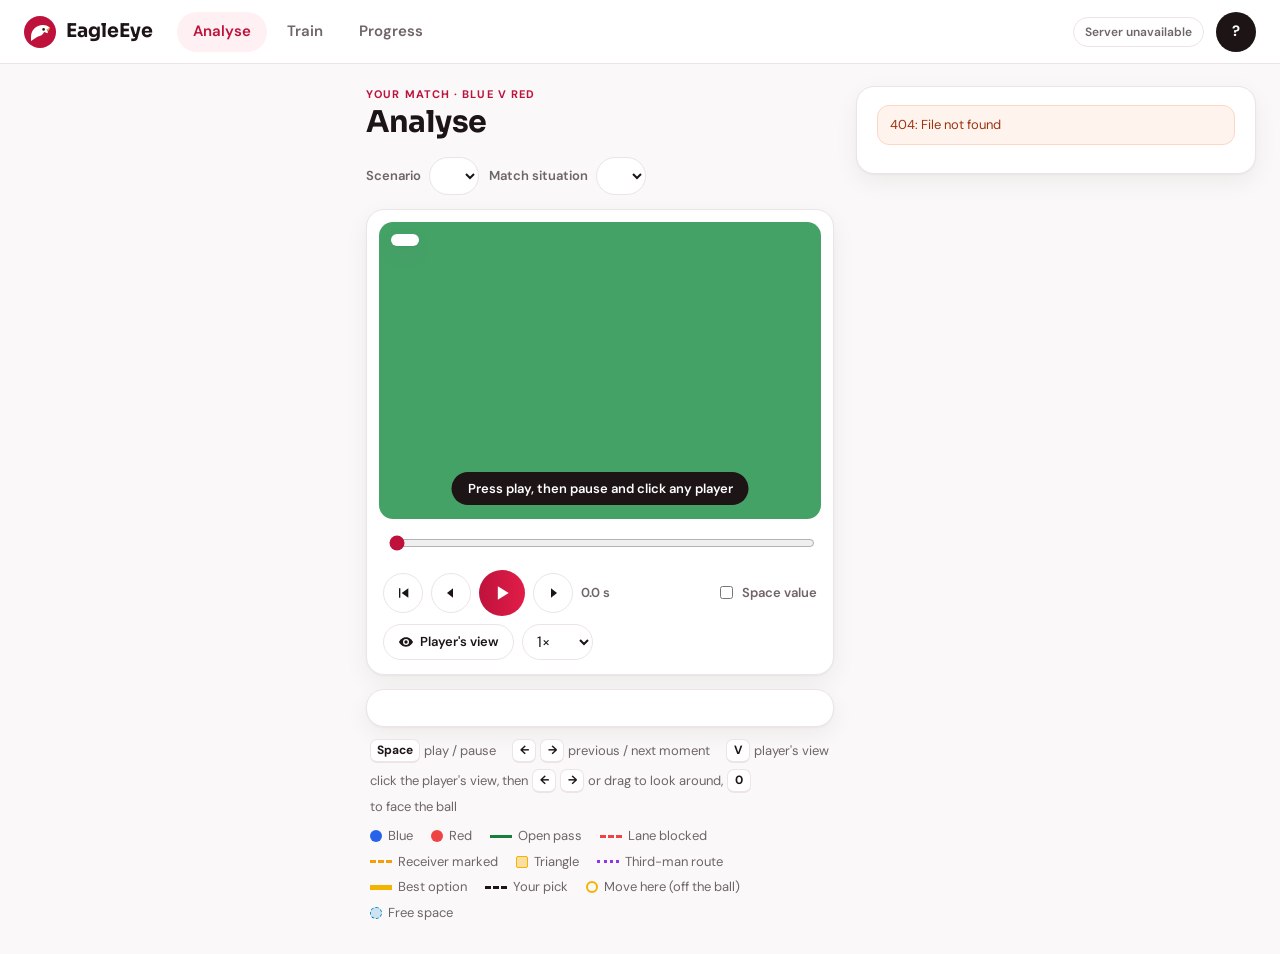
==== commit f8492933: "Analyse in three columns: the match's moments, your pick, the agents' answer Left: the match's 8 rea" ====
--- a/frontend/index.html
+++ b/frontend/index.html
@@ -1,184 +1,187 @@
-<!doctype html>
-<html lang="en">
-<head>
-  <meta charset="utf-8">
-  <meta name="viewport" content="width=device-width, initial-scale=1">
-  <title>EagleEye</title>
-  <meta name="description" content="EagleEye: an AI vision coach for footballers, built on synthetic data with fictional Blue and Red teams.">
-  <link rel="icon" href="data:image/svg+xml,%3Csvg xmlns='http://www.w3.org/2000/svg' viewBox='0 0 32 32'%3E%3Ccircle cx='16' cy='16' r='16' fill='%23be123c'/%3E%3Cpath d='M7 21c0-7 5-12 12-12 3 0 5.5 1 7 3l-3.5 1.5c1.2 1 1.6 2.4 1.2 3.8l-3.6-1.2c-1 2.6-3.6 4.3-6.6 4.6L7 25z' fill='%23fff'/%3E%3C/svg%3E">
-  <link rel="preconnect" href="https://fonts.googleapis.com">
-  <link rel="preconnect" href="https://fonts.gstatic.com" crossorigin>
-  <link rel="stylesheet" href="https://fonts.googleapis.com/css2?family=DM+Sans:opsz,wght@9..40,400..800&family=Sora:wght@500..700&display=swap">
-  <link rel="stylesheet" href="styles.css">
-</head>
-<body>
-  <header class="topbar">
-    <div class="brand">
-      <svg class="brand-mark" viewBox="0 0 32 32" aria-hidden="true">
-        <circle cx="16" cy="16" r="16" fill="#be123c"/>
-        <path d="M7 21c0-7 5-12 12-12 3 0 5.5 1 7 3l-3.5 1.5c1.2 1 1.6 2.4 1.2 3.8l-3.6-1.2c-1 2.6-3.6 4.3-6.6 4.6L7 25z" fill="#fff"/>
-        <path d="M22.5 13.5l3.5-1.5-1.6 3z" fill="#f5b301"/>
-        <circle cx="19.6" cy="13.4" r="1.3" fill="#1d1416"/>
-      </svg>
-      <span class="brand-name">EagleEye</span>
-    </div>
-    <nav class="tabs" role="tablist" aria-label="Mode">
-      <button id="tab-analyse" class="tab on" role="tab" aria-selected="true">Analyse</button>
-      <button id="tab-train" class="tab" role="tab" aria-selected="false">Train</button>
-      <button id="tab-progress" class="tab" role="tab" aria-selected="false">Progress</button>
-    </nav>
-    <div class="topbar-right">
-      <span id="knowledge-badge" class="badge knowledge" title="Coaching knowledge used by the agents (File Search). It changes only through KnowledgeScout research the coach approved."></span>
-      <button id="scout-toggle" class="badge scout" type="button" aria-expanded="false" aria-controls="scout-panel" title="KnowledgeScout: background web research that grows the football reference. Proposals wait for your approval.">Scout</button>
-      <span id="mode-badge" class="badge">Connecting…</span>
-      <button id="avatar" class="avatar" type="button" title="Who's playing?" aria-label="Who's playing?">?</button>
-    </div>
-  </header>
-  <aside id="scout-panel" class="scout-panel" hidden aria-label="KnowledgeScout proposals"></aside>
-
-  <main class="layout" id="analyse-view">
-    <section class="stage">
-      <div id="start-here" class="start-here" hidden>
-        <ol>
-          <li><span class="num">1</span>Press play, then pause where you like</li>
-          <li><span class="num">2</span>Click a Blue player</li>
-          <li><span class="num">3</span>See the best move and where to look first</li>
-          <li><span class="num">4</span><span>Then <strong>Train</strong>: after 3 drills EagleEye learns how you scan</span></li>
-        </ol>
-        <button id="start-here-close" class="close" type="button" aria-label="Hide this guide">×</button>
-      </div>
-      <div class="page-head">
-        <div class="page-head-text">
-          <div class="kicker">Your match · Blue v Red</div>
-          <h1 id="scenario-title" class="page-title">Analyse</h1>
-          <p id="scenario-description" class="scenario-description"></p>
-        </div>
-        <div class="head-selects">
-          <label class="select-field">
-            <span>Scenario</span>
-            <select id="scenario-select"></select>
-          </label>
-          <label class="select-field">
-            <span>Match situation</span>
-            <select id="situation-select"></select>
-          </label>
-        </div>
-      </div>
-
-      <div class="pitch-card">
-        <div class="pitch-wrap" id="pitch-wrap">
-          <canvas id="pitch" aria-label="Bird's-eye view of the pitch"></canvas>
-          <div id="scoreboard" class="scoreboard"></div>
-          <div id="pitch-hint" class="pitch-hint">Press play, then pause and click any player</div>
-        </div>
-
-        <div class="controls">
-          <button id="btn-restart" class="icon-btn" title="Rewind to start" aria-label="Rewind to start">
-            <svg viewBox="0 0 24 24"><path d="M6 5h2v14H6zM20 5v14l-10-7z"/></svg>
-          </button>
-          <button id="btn-back" class="icon-btn" title="Previous moment (←)" aria-label="Previous moment">
-            <svg viewBox="0 0 24 24"><path d="M15 5v14l-9-7z"/></svg>
-          </button>
-          <button id="btn-play" class="icon-btn primary" title="Play / Pause (Space)" aria-label="Play">
-            <svg id="icon-play" viewBox="0 0 24 24"><path d="M7 4v16l13-8z"/></svg>
-            <svg id="icon-pause" viewBox="0 0 24 24" style="display: none"><path d="M6 4h4v16H6zM14 4h4v16h-4z"/></svg>
-          </button>
-          <button id="btn-forward" class="icon-btn" title="Next moment (→)" aria-label="Next moment">
-            <svg viewBox="0 0 24 24"><path d="M9 5v14l9-7z"/></svg>
-          </button>
-          <div class="timeline">
-            <input id="timeline" type="range" min="0" max="1" step="0.01" value="0" aria-label="Timeline">
-            <div id="timeline-marks" class="timeline-marks"></div>
-          </div>
-          <span id="time-label" class="time-label">0.0 s</span>
-          <label class="toggle" title="Simplified pitch control × threat: gold = valuable space the selected team can win">
-            <input id="heatmap-toggle" type="checkbox"> Space value
-          </label>
-          <button id="pov-toggle" class="pill-btn" type="button" aria-pressed="false" aria-controls="pov-card" title="Player's view: see the moment through the selected player's eyes (V)">
-            <svg viewBox="0 0 24 24" aria-hidden="true"><path d="M12 5C6.5 5 2.7 9.2 1.5 12c1.2 2.8 5 7 10.5 7s9.3-4.2 10.5-7C21.3 9.2 17.5 5 12 5zm0 11.5A4.5 4.5 0 1 1 12 7.5a4.5 4.5 0 0 1 0 9zm0-7a2.5 2.5 0 1 0 0 5 2.5 2.5 0 0 0 0-5z"/></svg>
-            Player's view
-          </button>
-          <select id="speed-select" class="speed" aria-label="Playback speed">
-            <option value="0.5">0.5×</option>
-            <option value="1" selected>1×</option>
-            <option value="2">2×</option>
-          </select>
-        </div>
-      </div>
-
-      <p class="key-hints" aria-label="Keyboard shortcuts">
-        <span><kbd>Space</kbd> play / pause</span>
-        <span><kbd>←</kbd> <kbd>→</kbd> previous / next moment</span>
-        <span><kbd>V</kbd> player's view</span>
-        <span>click the player's view, then <kbd>←</kbd> <kbd>→</kbd> or drag to look around, <kbd>0</kbd> to face the ball</span>
-      </p>
-
-      <ul class="legend">
-        <li><span class="swatch team-home"></span>Blue</li>
-        <li><span class="swatch team-away"></span>Red</li>
-        <li><span class="line open"></span>Open pass</li>
-        <li><span class="line blocked"></span>Lane blocked</li>
-        <li><span class="line marked"></span>Receiver marked</li>
-        <li><span class="swatch triangle"></span>Triangle</li>
-        <li><span class="line third-man"></span>Third-man route</li>
-        <li><span class="line decision"></span>Best option</li>
-        <li><span class="line yours"></span>Your pick</li>
-        <li><span class="swatch move"></span>Move here (off the ball)</li>
-        <li><span class="swatch space"></span>Free space</li>
-      </ul>
-    </section>
-
-    <div class="side">
-      <section id="pov-card" class="card pov-card" hidden aria-label="Player's view">
-        <div class="pov-head">
-          <h3 id="pov-title">Player's view</h3>
-          <span id="pov-yaw" class="pov-yaw">Facing the ball</span>
-        </div>
-        <div class="pov-wrap">
-          <canvas id="pov-canvas" tabindex="0" aria-label="First-person view of the selected player. Use the left and right arrow keys or drag to look around; 0 faces the ball."></canvas>
-          <div id="pov-empty" class="pov-empty">Click a player on the pitch to see through their eyes</div>
-        </div>
-        <p class="sub pov-note">Numbers are only readable in the centre of vision, as in Train. Follows the timeline: press play to watch the run from their eyes.</p>
-      </section>
-      <aside class="panel" id="panel" aria-live="polite"></aside>
-    </div>
-  </main>
-
-  <section id="train-view" class="train-view" hidden aria-label="Train">
-    <div class="train-stage" id="train-stage">
-      <canvas id="train-pov" aria-label="What you see from your own eyes"></canvas>
-      <div id="train-hud" class="train-hud" hidden>
-        <div class="hud-pill-bar" role="status">
-          <svg class="hud-compass" viewBox="0 0 40 40" aria-label="Head direction: up is the ball">
-            <circle cx="20" cy="20" r="18" fill="#fff" stroke="#ece4e6" stroke-width="2"/>
-            <circle cx="20" cy="5" r="2.5" fill="#1d1416"/>
-            <g id="hud-needle">
-              <path d="M20 20 L33 7 A18 18 0 0 0 7 7 Z" fill="rgba(190,18,60,0.14)"/>
-              <line x1="20" y1="20" x2="20" y2="6" stroke="#be123c" stroke-width="2.5" stroke-linecap="round"/>
-            </g>
-            <circle cx="20" cy="20" r="2.5" fill="#be123c"/>
-          </svg>
-          <svg class="hud-eye" viewBox="0 0 24 24" aria-hidden="true"><path d="M12 5C6.5 5 2.7 9.2 1.5 12c1.2 2.8 5 7 10.5 7s9.3-4.2 10.5-7C21.3 9.2 17.5 5 12 5zm0 11.5A4.5 4.5 0 1 1 12 7.5a4.5 4.5 0 0 1 0 9z"/></svg>
-          <span class="hud-scans"><strong id="hud-scans">Scans 0</strong> <span id="hud-aim" class="hud-aim"></span></span>
-          <span class="hud-sep" aria-hidden="true"></span>
-          <span class="hud-label">Ball arrives</span>
-          <div class="hud-bar" aria-label="Time until the ball arrives"><div id="hud-bar-fill"></div></div>
-          <strong id="hud-time" class="hud-time">0.0 s</strong>
-        </div>
-        <div class="hud-keys"><kbd>A</kbd><kbd>W</kbd><kbd>D</kbd><span>to look · let go for the ball</span></div>
-        <div class="hud-touch">
-          <button class="hud-look left" data-look="left">◀ Look left</button>
-          <button class="hud-look body" data-body>Open ↑</button>
-          <button class="hud-look right" data-look="right">Look right ▶</button>
-        </div>
-      </div>
-      <div id="train-layer" class="train-layer"></div>
-    </div>
-    <div id="train-page" class="train-page" hidden></div>
-  </section>
-
-  <section id="progress-view" class="progress-view" hidden aria-label="Your progress"></section>
-
-  <script type="module" src="js/main.js"></script>
-</body>
-</html>
+<!doctype html>
+<html lang="en">
+<head>
+  <meta charset="utf-8">
+  <meta name="viewport" content="width=device-width, initial-scale=1">
+  <title>EagleEye</title>
+  <meta name="description" content="EagleEye: an AI vision coach for footballers, built on synthetic data with fictional Blue and Red teams.">
+  <link rel="icon" href="data:image/svg+xml,%3Csvg xmlns='http://www.w3.org/2000/svg' viewBox='0 0 32 32'%3E%3Ccircle cx='16' cy='16' r='16' fill='%23be123c'/%3E%3Cpath d='M7 21c0-7 5-12 12-12 3 0 5.5 1 7 3l-3.5 1.5c1.2 1 1.6 2.4 1.2 3.8l-3.6-1.2c-1 2.6-3.6 4.3-6.6 4.6L7 25z' fill='%23fff'/%3E%3C/svg%3E">
+  <link rel="preconnect" href="https://fonts.googleapis.com">
+  <link rel="preconnect" href="https://fonts.gstatic.com" crossorigin>
+  <link rel="stylesheet" href="https://fonts.googleapis.com/css2?family=DM+Sans:opsz,wght@9..40,400..800&family=Sora:wght@500..700&display=swap">
+  <link rel="stylesheet" href="styles.css">
+</head>
+<body>
+  <header class="topbar">
+    <div class="brand">
+      <svg class="brand-mark" viewBox="0 0 32 32" aria-hidden="true">
+        <circle cx="16" cy="16" r="16" fill="#be123c"/>
+        <path d="M7 21c0-7 5-12 12-12 3 0 5.5 1 7 3l-3.5 1.5c1.2 1 1.6 2.4 1.2 3.8l-3.6-1.2c-1 2.6-3.6 4.3-6.6 4.6L7 25z" fill="#fff"/>
+        <path d="M22.5 13.5l3.5-1.5-1.6 3z" fill="#f5b301"/>
+        <circle cx="19.6" cy="13.4" r="1.3" fill="#1d1416"/>
+      </svg>
+      <span class="brand-name">EagleEye</span>
+    </div>
+    <nav class="tabs" role="tablist" aria-label="Mode">
+      <button id="tab-analyse" class="tab on" role="tab" aria-selected="true">Analyse</button>
+      <button id="tab-train" class="tab" role="tab" aria-selected="false">Train</button>
+      <button id="tab-progress" class="tab" role="tab" aria-selected="false">Progress</button>
+    </nav>
+    <div class="topbar-right">
+      <span id="knowledge-badge" class="badge knowledge" title="Coaching knowledge used by the agents (File Search). It changes only through KnowledgeScout research the coach approved."></span>
+      <button id="scout-toggle" class="badge scout" type="button" aria-expanded="false" aria-controls="scout-panel" title="KnowledgeScout: background web research that grows the football reference. Proposals wait for your approval.">Scout</button>
+      <span id="mode-badge" class="badge">Connecting…</span>
+      <button id="avatar" class="avatar" type="button" title="Who's playing?" aria-label="Who's playing?">?</button>
+    </div>
+  </header>
+  <aside id="scout-panel" class="scout-panel" hidden aria-label="KnowledgeScout proposals"></aside>
+
+  <main class="layout" id="analyse-view">
+    <aside id="moments-col" class="moments-col" aria-label="The match's moments"></aside>
+    <section class="stage">
+      <div id="start-here" class="start-here" hidden>
+        <ol>
+          <li><span class="num">1</span>Press play, then pause where you like</li>
+          <li><span class="num">2</span>Click a Blue player</li>
+          <li><span class="num">3</span>See the best move and where to look first</li>
+          <li><span class="num">4</span><span>Then <strong>Train</strong>: after 3 drills EagleEye learns how you scan</span></li>
+        </ol>
+        <button id="start-here-close" class="close" type="button" aria-label="Hide this guide">×</button>
+      </div>
+      <div class="page-head">
+        <div class="page-head-text">
+          <div class="kicker" id="scenario-kicker">Your match · Blue v Red</div>
+          <h1 id="scenario-title" class="page-title">Analyse</h1>
+          <p id="scenario-description" class="scenario-description"></p>
+        </div>
+        <div class="head-selects">
+          <label class="select-field">
+            <span>Scenario</span>
+            <select id="scenario-select"></select>
+          </label>
+          <label class="select-field">
+            <span>Match situation</span>
+            <select id="situation-select"></select>
+          </label>
+        </div>
+      </div>
+
+      <div class="pitch-card">
+        <div class="pitch-wrap" id="pitch-wrap">
+          <canvas id="pitch" aria-label="Bird's-eye view of the pitch"></canvas>
+          <div id="scoreboard" class="scoreboard"></div>
+          <div id="pitch-hint" class="pitch-hint">Press play, then pause and click any player</div>
+        </div>
+
+        <div class="controls">
+          <button id="btn-restart" class="icon-btn" title="Rewind to start" aria-label="Rewind to start">
+            <svg viewBox="0 0 24 24"><path d="M6 5h2v14H6zM20 5v14l-10-7z"/></svg>
+          </button>
+          <button id="btn-back" class="icon-btn" title="Previous moment (←)" aria-label="Previous moment">
+            <svg viewBox="0 0 24 24"><path d="M15 5v14l-9-7z"/></svg>
+          </button>
+          <button id="btn-play" class="icon-btn primary" title="Play / Pause (Space)" aria-label="Play">
+            <svg id="icon-play" viewBox="0 0 24 24"><path d="M7 4v16l13-8z"/></svg>
+            <svg id="icon-pause" viewBox="0 0 24 24" style="display: none"><path d="M6 4h4v16H6zM14 4h4v16h-4z"/></svg>
+          </button>
+          <button id="btn-forward" class="icon-btn" title="Next moment (→)" aria-label="Next moment">
+            <svg viewBox="0 0 24 24"><path d="M9 5v14l9-7z"/></svg>
+          </button>
+          <div class="timeline">
+            <input id="timeline" type="range" min="0" max="1" step="0.01" value="0" aria-label="Timeline">
+            <div id="timeline-marks" class="timeline-marks"></div>
+          </div>
+          <span id="time-label" class="time-label">0.0 s</span>
+          <label class="toggle" title="Simplified pitch control × threat: gold = valuable space the selected team can win">
+            <input id="heatmap-toggle" type="checkbox"> Space value
+          </label>
+          <button id="pov-toggle" class="pill-btn" type="button" aria-pressed="false" aria-controls="pov-card" title="Player's view: see the moment through the selected player's eyes (V)">
+            <svg viewBox="0 0 24 24" aria-hidden="true"><path d="M12 5C6.5 5 2.7 9.2 1.5 12c1.2 2.8 5 7 10.5 7s9.3-4.2 10.5-7C21.3 9.2 17.5 5 12 5zm0 11.5A4.5 4.5 0 1 1 12 7.5a4.5 4.5 0 0 1 0 9zm0-7a2.5 2.5 0 1 0 0 5 2.5 2.5 0 0 0 0-5z"/></svg>
+            Player's view
+          </button>
+          <select id="speed-select" class="speed" aria-label="Playback speed">
+            <option value="0.5">0.5×</option>
+            <option value="1" selected>1×</option>
+            <option value="2">2×</option>
+          </select>
+        </div>
+      </div>
+
+      <div id="pick-card" class="card pick-card" aria-live="polite"></div>
+
+      <p class="key-hints" aria-label="Keyboard shortcuts">
+        <span><kbd>Space</kbd> play / pause</span>
+        <span><kbd>←</kbd> <kbd>→</kbd> previous / next moment</span>
+        <span><kbd>V</kbd> player's view</span>
+        <span>click the player's view, then <kbd>←</kbd> <kbd>→</kbd> or drag to look around, <kbd>0</kbd> to face the ball</span>
+      </p>
+
+      <ul class="legend">
+        <li><span class="swatch team-home"></span>Blue</li>
+        <li><span class="swatch team-away"></span>Red</li>
+        <li><span class="line open"></span>Open pass</li>
+        <li><span class="line blocked"></span>Lane blocked</li>
+        <li><span class="line marked"></span>Receiver marked</li>
+        <li><span class="swatch triangle"></span>Triangle</li>
+        <li><span class="line third-man"></span>Third-man route</li>
+        <li><span class="line decision"></span>Best option</li>
+        <li><span class="line yours"></span>Your pick</li>
+        <li><span class="swatch move"></span>Move here (off the ball)</li>
+        <li><span class="swatch space"></span>Free space</li>
+      </ul>
+    </section>
+
+    <div class="side">
+      <section id="pov-card" class="card pov-card" hidden aria-label="Player's view">
+        <div class="pov-head">
+          <h3 id="pov-title">Player's view</h3>
+          <span id="pov-yaw" class="pov-yaw">Facing the ball</span>
+        </div>
+        <div class="pov-wrap">
+          <canvas id="pov-canvas" tabindex="0" aria-label="First-person view of the selected player. Use the left and right arrow keys or drag to look around; 0 faces the ball."></canvas>
+          <div id="pov-empty" class="pov-empty">Click a player on the pitch to see through their eyes</div>
+        </div>
+        <p class="sub pov-note">Numbers are only readable in the centre of vision, as in Train. Follows the timeline: press play to watch the run from their eyes.</p>
+      </section>
+      <aside class="panel" id="panel" aria-live="polite"></aside>
+    </div>
+  </main>
+
+  <section id="train-view" class="train-view" hidden aria-label="Train">
+    <div class="train-stage" id="train-stage">
+      <canvas id="train-pov" aria-label="What you see from your own eyes"></canvas>
+      <div id="train-hud" class="train-hud" hidden>
+        <div class="hud-pill-bar" role="status">
+          <svg class="hud-compass" viewBox="0 0 40 40" aria-label="Head direction: up is the ball">
+            <circle cx="20" cy="20" r="18" fill="#fff" stroke="#ece4e6" stroke-width="2"/>
+            <circle cx="20" cy="5" r="2.5" fill="#1d1416"/>
+            <g id="hud-needle">
+              <path d="M20 20 L33 7 A18 18 0 0 0 7 7 Z" fill="rgba(190,18,60,0.14)"/>
+              <line x1="20" y1="20" x2="20" y2="6" stroke="#be123c" stroke-width="2.5" stroke-linecap="round"/>
+            </g>
+            <circle cx="20" cy="20" r="2.5" fill="#be123c"/>
+          </svg>
+          <svg class="hud-eye" viewBox="0 0 24 24" aria-hidden="true"><path d="M12 5C6.5 5 2.7 9.2 1.5 12c1.2 2.8 5 7 10.5 7s9.3-4.2 10.5-7C21.3 9.2 17.5 5 12 5zm0 11.5A4.5 4.5 0 1 1 12 7.5a4.5 4.5 0 0 1 0 9z"/></svg>
+          <span class="hud-scans"><strong id="hud-scans">Scans 0</strong> <span id="hud-aim" class="hud-aim"></span></span>
+          <span class="hud-sep" aria-hidden="true"></span>
+          <span class="hud-label">Ball arrives</span>
+          <div class="hud-bar" aria-label="Time until the ball arrives"><div id="hud-bar-fill"></div></div>
+          <strong id="hud-time" class="hud-time">0.0 s</strong>
+        </div>
+        <div class="hud-keys"><kbd>A</kbd><kbd>W</kbd><kbd>D</kbd><span>to look · let go for the ball</span></div>
+        <div class="hud-touch">
+          <button class="hud-look left" data-look="left">◀ Look left</button>
+          <button class="hud-look body" data-body>Open ↑</button>
+          <button class="hud-look right" data-look="right">Look right ▶</button>
+        </div>
+      </div>
+      <div id="train-layer" class="train-layer"></div>
+    </div>
+    <div id="train-page" class="train-page" hidden></div>
+  </section>
+
+  <section id="progress-view" class="progress-view" hidden aria-label="Your progress"></section>
+
+  <script type="module" src="js/main.js"></script>
+</body>
+</html>
--- a/frontend/styles.css
+++ b/frontend/styles.css
@@ -241,7 +241,9 @@
 .scoreboard .team-away { color: #b91c1c; }
 .scoreboard .minute { color: var(--accent); margin-left: 4px; }
 
-.controls { display: flex; align-items: center; gap: 8px; margin-top: 12px; padding: 2px 4px; }
+.controls { display: flex; flex-wrap: wrap; align-items: center; gap: 8px; margin-top: 12px; padding: 2px 4px; }
+.controls .timeline { order: -1; flex-basis: 100%; margin: 0 4px 4px; }
+.controls .time-label { margin-right: auto; text-align: left; }
 .icon-btn {
   display: grid; place-items: center; width: 40px; height: 40px; border-radius: 50%;
   border: 1px solid var(--border); background: var(--surface); cursor: pointer; color: var(--text);
@@ -291,6 +293,76 @@
 }
 .start-here .close { background: none; border: 0; color: var(--muted); font-size: 20px; cursor: pointer; padding: 2px 8px; }
 .start-here .close:hover { color: var(--text); }
+
+/* Three columns on a wide screen: moments | pitch | answer */
+@media (min-width: 1280px) {
+  .layout { grid-template-columns: 320px minmax(0, 1fr) 400px; max-width: 1760px; }
+}
+.moments-col { display: grid; gap: 14px; align-content: start; min-width: 0; }
+@media (max-width: 1279px) { .moments-col { grid-column: 1 / -1; grid-template-columns: minmax(0, 1fr) minmax(0, 320px); } }
+.moments { padding: 18px; }
+.moments-head { display: flex; align-items: center; gap: 14px; }
+.moments-head h2 { margin: 2px 0 0 !important; font-size: 24px !important; }
+.ring { width: 76px; height: 76px; flex-shrink: 0; }
+.ring-big { font: 700 15px var(--font-display); fill: var(--text); }
+.ring-small { font: 600 6.5px var(--font); fill: var(--muted); }
+.moments-progress { display: grid; grid-template-columns: auto 1fr auto; align-items: center; gap: 10px; margin: 14px 0 12px; font-size: 13px; font-weight: 600; }
+.moments-progress .bar { height: 6px; border-radius: 3px; background: var(--border); overflow: hidden; }
+.moments-progress .bar div { height: 100%; background: var(--accent); }
+.moments-progress .now-label { color: var(--accent); }
+.moments-actions { display: grid; grid-template-columns: 1fr 1fr; gap: 8px; }
+.moments-actions .primary-btn, .moments-actions .choice-btn { padding: 8px 10px; font-size: 14px; }
+.moments-list { width: 100%; border-collapse: collapse; margin-top: 14px; font-size: 14px; }
+.moments-list th { text-align: left; font-size: 11px; font-weight: 700; letter-spacing: 0.08em; text-transform: uppercase; color: var(--muted); padding: 6px 6px; border-bottom: 1px solid var(--border); }
+.moments-list td { padding: 8px 6px; border-bottom: 1px solid var(--border); cursor: pointer; }
+.moments-list tr:last-child td { border-bottom: 0; }
+.moments-list tbody tr:hover td { background: var(--surface-2); }
+.moments-list tr.on td { background: var(--accent-light); color: var(--accent); font-weight: 700; }
+.moments-list tr.on td:first-child { border-radius: 10px 0 0 10px; }
+.moments-list tr.on td:last-child { border-radius: 0 10px 10px 0; }
+.moments-list .num { width: 28px; color: var(--muted); font-weight: 700; }
+.moments-list .tick { color: var(--ok); }
+.moments-list .title { font-weight: 600; }
+.moments-list .time { text-align: right; color: var(--muted); font-variant-numeric: tabular-nums; white-space: nowrap; }
+.moments-list tr:focus-visible td { outline: 2px solid var(--accent); }
+.bars { display: inline-block; width: 12px; height: 11px; margin-right: 6px; vertical-align: -1px;
+  background: linear-gradient(var(--accent), var(--accent)) 0 100% / 3px 50% no-repeat, linear-gradient(var(--accent), var(--accent)) 4.5px 100% / 3px 100% no-repeat, linear-gradient(var(--accent), var(--accent)) 9px 100% / 3px 70% no-repeat; }
+.status { font-size: 12px; font-weight: 700; padding: 3px 10px; border-radius: var(--pill); white-space: nowrap; }
+.status.done { color: var(--ok); background: var(--ok-light); }
+.status.now { color: #fff; background: var(--accent); }
+.status.next { color: #fff; background: var(--text); }
+.mini-map { padding: 16px 18px; background: var(--surface-2); box-shadow: none; }
+.mini { display: block; width: 100%; margin: 10px 0 6px; background: var(--surface); border-radius: 8px; }
+.mini .lines { stroke: #d6cfd2; stroke-width: 0.5; }
+.mini .path { stroke: var(--ok); stroke-width: 0.7; stroke-dasharray: 1.6 1.2; }
+.mini .spot circle { fill: #fff; stroke: var(--muted-2); stroke-width: 0.5; }
+.mini .spot text { font: 700 2.6px var(--font); fill: var(--muted); }
+.mini .spot.done circle { fill: var(--ok); stroke: var(--ok); }
+.mini .spot.done text, .mini .spot.now text { fill: #fff; }
+.mini .spot.now circle { fill: var(--accent); stroke: #fff; stroke-width: 0.8; }
+.mini .spot { cursor: pointer; }
+.mini-map .sub { margin: 0; }
+
+/* "Your pick" under the pitch */
+.pick-card { margin-top: 14px; }
+.picks { display: grid; grid-template-columns: repeat(auto-fill, minmax(150px, 1fr)); gap: 10px; margin-top: 10px; }
+.pick {
+  display: flex; align-items: center; gap: 10px; min-height: 50px; padding: 8px 14px 8px 8px;
+  border-radius: var(--radius-s); border: 1px solid var(--border); background: var(--surface); cursor: pointer; font-weight: 600; text-align: left;
+}
+.pick:hover { border-color: var(--muted-2); background: var(--surface-2); }
+.pick .letter { width: 28px; height: 28px; border-radius: 50%; display: grid; place-items: center; background: var(--surface-2); color: var(--muted); font-size: 12px; font-weight: 700; flex-shrink: 0; }
+.pick.on { border: 2px solid var(--ok); background: var(--ok-light); color: var(--ok); }
+.pick.on .letter { background: var(--ok); color: #fff; }
+.pick-note { margin: 8px 0 0; }
+.pick-card > .sub, .pick-card > .loading { margin: 8px 0 0; }
+.agent-dots { display: flex; align-items: center; margin-top: 14px; }
+.agent-dots .agent-dot { margin-right: -6px; border: 2px solid var(--surface); }
+.agent-dots .sub { margin-left: 14px; }
+.agent-dot { width: 30px; height: 30px; border-radius: 50%; display: grid; place-items: center; color: #fff; font-size: 10px; font-weight: 700; flex-shrink: 0; }
+.agent-lines { list-style: none; margin: 12px 0 0; padding: 0; display: grid; gap: 14px; }
+.agent-lines li { display: flex; gap: 12px; align-items: flex-start; }
+.agent-lines p { margin: 0; font-size: 14px; line-height: 1.5; }
 
 /* Panel (right column) */
 .side { display: flex; flex-direction: column; gap: 14px; min-width: 0; }
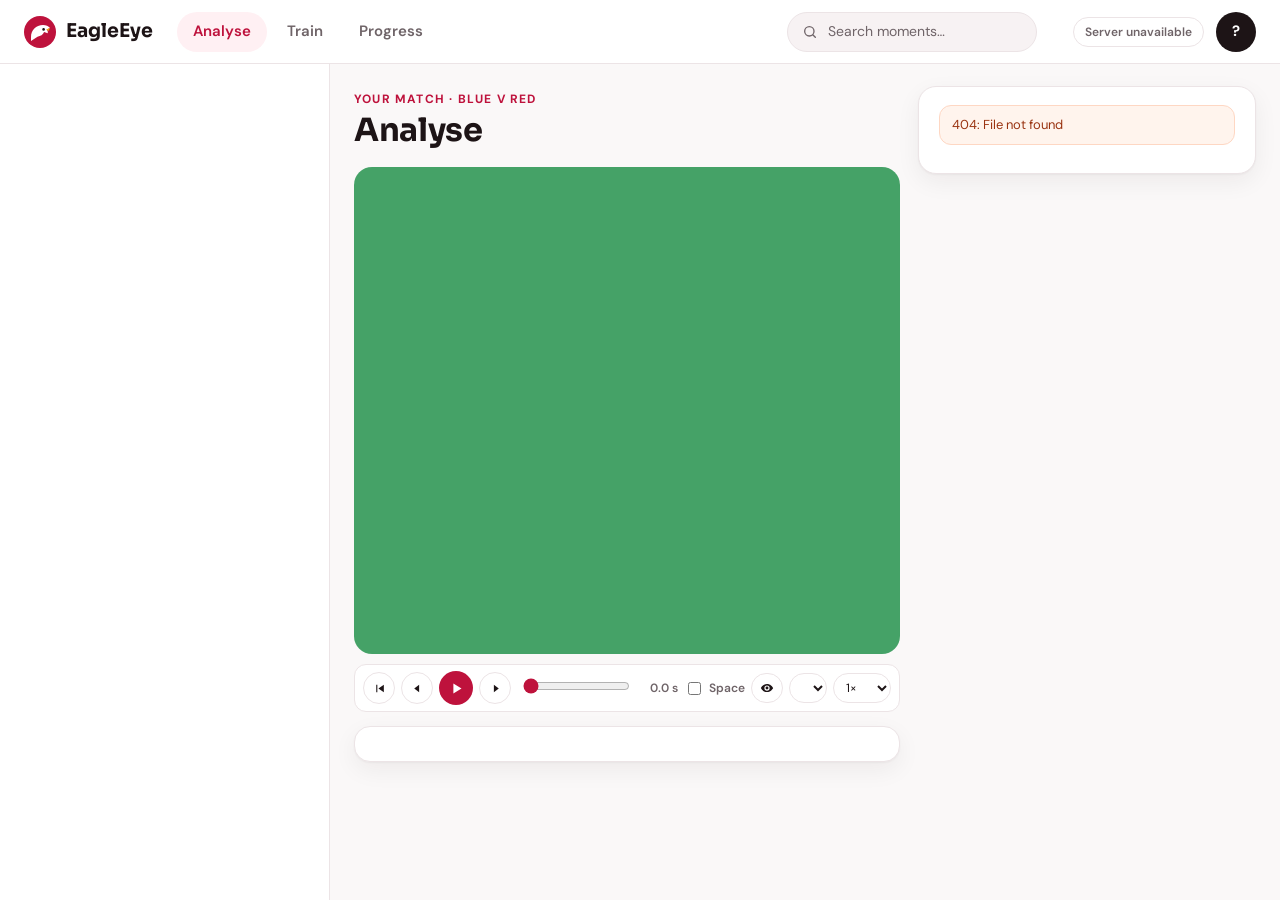
==== commit 00151f53: "Analyse rebuilt to the design: you are the player on the ball in each moment The match becomes 5 mom" ====
--- a/frontend/index.html
+++ b/frontend/index.html
@@ -27,6 +27,10 @@
       <button id="tab-train" class="tab" role="tab" aria-selected="false">Train</button>
       <button id="tab-progress" class="tab" role="tab" aria-selected="false">Progress</button>
     </nav>
+    <label class="nav-search">
+      <svg viewBox="0 0 24 24" aria-hidden="true"><circle cx="11" cy="11" r="7"/><path d="M20 20l-3.5-3.5"/></svg>
+      <input id="moment-search" type="search" placeholder="Search moments…" aria-label="Search moments" autocomplete="off">
+    </label>
     <div class="topbar-right">
       <span id="knowledge-badge" class="badge knowledge" title="Coaching knowledge used by the agents (File Search). It changes only through KnowledgeScout research the coach approved."></span>
       <button id="scout-toggle" class="badge scout" type="button" aria-expanded="false" aria-controls="scout-panel" title="KnowledgeScout: background web research that grows the football reference. Proposals wait for your approval.">Scout</button>
@@ -37,101 +41,61 @@
   <aside id="scout-panel" class="scout-panel" hidden aria-label="KnowledgeScout proposals"></aside>
 
   <main class="layout" id="analyse-view">
-    <aside id="moments-col" class="moments-col" aria-label="The match's moments"></aside>
+    <aside id="moments-col" class="sidebar" aria-label="The match's moments"></aside>
+
     <section class="stage">
-      <div id="start-here" class="start-here" hidden>
-        <ol>
-          <li><span class="num">1</span>Press play, then pause where you like</li>
-          <li><span class="num">2</span>Click a Blue player</li>
-          <li><span class="num">3</span>See the best move and where to look first</li>
-          <li><span class="num">4</span><span>Then <strong>Train</strong>: after 3 drills EagleEye learns how you scan</span></li>
-        </ol>
-        <button id="start-here-close" class="close" type="button" aria-label="Hide this guide">×</button>
-      </div>
       <div class="page-head">
-        <div class="page-head-text">
-          <div class="kicker" id="scenario-kicker">Your match · Blue v Red</div>
-          <h1 id="scenario-title" class="page-title">Analyse</h1>
-          <p id="scenario-description" class="scenario-description"></p>
-        </div>
-        <div class="head-selects">
-          <label class="select-field">
-            <span>Scenario</span>
-            <select id="scenario-select"></select>
-          </label>
-          <label class="select-field">
-            <span>Match situation</span>
-            <select id="situation-select"></select>
-          </label>
-        </div>
+        <div class="kicker" id="scenario-kicker">Your match · Blue v Red</div>
+        <h1 id="scenario-title" class="page-title">Analyse</h1>
+        <p id="scenario-description" class="scenario-description"></p>
       </div>
 
-      <div class="pitch-card">
-        <div class="pitch-wrap" id="pitch-wrap">
-          <canvas id="pitch" aria-label="Bird's-eye view of the pitch"></canvas>
-          <div id="scoreboard" class="scoreboard"></div>
-          <div id="pitch-hint" class="pitch-hint">Press play, then pause and click any player</div>
+      <div class="pitch-wrap" id="pitch-wrap">
+        <canvas id="pitch" aria-label="Bird's-eye view of the pitch"></canvas>
+        <div id="scoreboard" class="scoreboard" hidden></div>
+        <div id="pitch-hint" class="pitch-hint" hidden></div>
+      </div>
+
+      <div class="controls" aria-label="Playback and tools">
+        <button id="btn-restart" class="icon-btn" title="Rewind to start" aria-label="Rewind to start">
+          <svg viewBox="0 0 24 24"><path d="M6 5h2v14H6zM20 5v14l-10-7z"/></svg>
+        </button>
+        <button id="btn-back" class="icon-btn" title="Previous frame (←)" aria-label="Previous frame">
+          <svg viewBox="0 0 24 24"><path d="M15 5v14l-9-7z"/></svg>
+        </button>
+        <button id="btn-play" class="icon-btn primary" title="Play / Pause (Space)" aria-label="Play">
+          <svg id="icon-play" viewBox="0 0 24 24"><path d="M7 4v16l13-8z"/></svg>
+          <svg id="icon-pause" viewBox="0 0 24 24" style="display: none"><path d="M6 4h4v16H6zM14 4h4v16h-4z"/></svg>
+        </button>
+        <button id="btn-forward" class="icon-btn" title="Next frame (→)" aria-label="Next frame">
+          <svg viewBox="0 0 24 24"><path d="M9 5v14l9-7z"/></svg>
+        </button>
+        <div class="timeline">
+          <input id="timeline" type="range" min="0" max="1" step="0.01" value="0" aria-label="Timeline">
+          <div id="timeline-marks" class="timeline-marks"></div>
         </div>
-
-        <div class="controls">
-          <button id="btn-restart" class="icon-btn" title="Rewind to start" aria-label="Rewind to start">
-            <svg viewBox="0 0 24 24"><path d="M6 5h2v14H6zM20 5v14l-10-7z"/></svg>
-          </button>
-          <button id="btn-back" class="icon-btn" title="Previous moment (←)" aria-label="Previous moment">
-            <svg viewBox="0 0 24 24"><path d="M15 5v14l-9-7z"/></svg>
-          </button>
-          <button id="btn-play" class="icon-btn primary" title="Play / Pause (Space)" aria-label="Play">
-            <svg id="icon-play" viewBox="0 0 24 24"><path d="M7 4v16l13-8z"/></svg>
-            <svg id="icon-pause" viewBox="0 0 24 24" style="display: none"><path d="M6 4h4v16H6zM14 4h4v16h-4z"/></svg>
-          </button>
-          <button id="btn-forward" class="icon-btn" title="Next moment (→)" aria-label="Next moment">
-            <svg viewBox="0 0 24 24"><path d="M9 5v14l9-7z"/></svg>
-          </button>
-          <div class="timeline">
-            <input id="timeline" type="range" min="0" max="1" step="0.01" value="0" aria-label="Timeline">
-            <div id="timeline-marks" class="timeline-marks"></div>
-          </div>
-          <span id="time-label" class="time-label">0.0 s</span>
-          <label class="toggle" title="Simplified pitch control × threat: gold = valuable space the selected team can win">
-            <input id="heatmap-toggle" type="checkbox"> Space value
-          </label>
-          <button id="pov-toggle" class="pill-btn" type="button" aria-pressed="false" aria-controls="pov-card" title="Player's view: see the moment through the selected player's eyes (V)">
-            <svg viewBox="0 0 24 24" aria-hidden="true"><path d="M12 5C6.5 5 2.7 9.2 1.5 12c1.2 2.8 5 7 10.5 7s9.3-4.2 10.5-7C21.3 9.2 17.5 5 12 5zm0 11.5A4.5 4.5 0 1 1 12 7.5a4.5 4.5 0 0 1 0 9zm0-7a2.5 2.5 0 1 0 0 5 2.5 2.5 0 0 0 0-5z"/></svg>
-            Player's view
-          </button>
-          <select id="speed-select" class="speed" aria-label="Playback speed">
-            <option value="0.5">0.5×</option>
-            <option value="1" selected>1×</option>
-            <option value="2">2×</option>
-          </select>
-        </div>
+        <span id="time-label" class="time-label">0.0 s</span>
+        <label class="toggle" title="Simplified pitch control × threat: gold = valuable space the selected team can win">
+          <input id="heatmap-toggle" type="checkbox"> Space
+        </label>
+        <button id="pov-toggle" class="pill-btn" type="button" aria-pressed="false" aria-controls="pov-card" title="Player's view: see the moment through your eyes (V)">
+          <svg viewBox="0 0 24 24" aria-hidden="true"><path d="M12 5C6.5 5 2.7 9.2 1.5 12c1.2 2.8 5 7 10.5 7s9.3-4.2 10.5-7C21.3 9.2 17.5 5 12 5zm0 11.5A4.5 4.5 0 1 1 12 7.5a4.5 4.5 0 0 1 0 9zm0-7a2.5 2.5 0 1 0 0 5 2.5 2.5 0 0 0 0-5z"/></svg>
+          <span class="pov-label">Player's view</span>
+        </button>
+        <select id="situation-select" class="mini-select" aria-label="Match situation" title="Match situation: the same moment under a different score and minute"></select>
+        <select id="speed-select" class="mini-select" aria-label="Playback speed">
+          <option value="0.5">0.5×</option>
+          <option value="1" selected>1×</option>
+          <option value="2">2×</option>
+        </select>
+        <select id="scenario-select" hidden aria-label="Scenario"></select>
       </div>
 
       <div id="pick-card" class="card pick-card" aria-live="polite"></div>
-
-      <p class="key-hints" aria-label="Keyboard shortcuts">
-        <span><kbd>Space</kbd> play / pause</span>
-        <span><kbd>←</kbd> <kbd>→</kbd> previous / next moment</span>
-        <span><kbd>V</kbd> player's view</span>
-        <span>click the player's view, then <kbd>←</kbd> <kbd>→</kbd> or drag to look around, <kbd>0</kbd> to face the ball</span>
-      </p>
-
-      <ul class="legend">
-        <li><span class="swatch team-home"></span>Blue</li>
-        <li><span class="swatch team-away"></span>Red</li>
-        <li><span class="line open"></span>Open pass</li>
-        <li><span class="line blocked"></span>Lane blocked</li>
-        <li><span class="line marked"></span>Receiver marked</li>
-        <li><span class="swatch triangle"></span>Triangle</li>
-        <li><span class="line third-man"></span>Third-man route</li>
-        <li><span class="line decision"></span>Best option</li>
-        <li><span class="line yours"></span>Your pick</li>
-        <li><span class="swatch move"></span>Move here (off the ball)</li>
-        <li><span class="swatch space"></span>Free space</li>
-      </ul>
     </section>
 
     <div class="side">
+      <aside class="panel" id="panel" aria-live="polite"></aside>
       <section id="pov-card" class="card pov-card" hidden aria-label="Player's view">
         <div class="pov-head">
           <h3 id="pov-title">Player's view</h3>
@@ -141,9 +105,8 @@
           <canvas id="pov-canvas" tabindex="0" aria-label="First-person view of the selected player. Use the left and right arrow keys or drag to look around; 0 faces the ball."></canvas>
           <div id="pov-empty" class="pov-empty">Click a player on the pitch to see through their eyes</div>
         </div>
-        <p class="sub pov-note">Numbers are only readable in the centre of vision, as in Train. Follows the timeline: press play to watch the run from their eyes.</p>
+        <p class="sub pov-note">Numbers are only readable in the centre of vision, as in Train.</p>
       </section>
-      <aside class="panel" id="panel" aria-live="polite"></aside>
     </div>
   </main>
 
--- a/frontend/styles.css
+++ b/frontend/styles.css
@@ -95,7 +95,15 @@
 }
 .tab:hover { color: var(--text); }
 .tab.on { background: var(--accent-light); color: var(--accent); }
-.topbar-right { display: flex; align-items: center; gap: 8px; margin-left: auto; min-width: 0; }
+.topbar-right { display: flex; align-items: center; gap: 8px; margin-left: 12px; min-width: 0; }
+.nav-search {
+  margin-left: auto; display: flex; align-items: center; gap: 8px; width: 250px; height: 40px; padding: 0 14px;
+  border-radius: var(--pill); background: var(--surface-2); border: 1px solid var(--border); color: var(--muted);
+}
+.nav-search:focus-within { border-color: var(--accent); background: var(--surface); }
+.nav-search svg { width: 16px; height: 16px; fill: none; stroke: currentColor; stroke-width: 2; stroke-linecap: round; flex-shrink: 0; }
+.nav-search input { flex: 1; min-width: 0; border: 0; background: transparent; font-size: 14px; color: var(--text); outline: none; }
+.nav-search input::placeholder { color: var(--muted); }
 
 .badge {
   font-size: 12px; font-weight: 600; padding: 5px 11px; border-radius: var(--pill);
@@ -204,68 +212,176 @@
   background: var(--surface); color: var(--text); font: inherit; font-size: 14px;
 }
 
-/* ---- Analyse ---------------------------------------------------------------- */
+/* ---- Analyse: moments sidebar | the moment and your pick | EagleEye's answer ------------------- */
 .layout {
   display: grid;
-  grid-template-columns: minmax(0, 1fr) 410px;
+  grid-template-columns: 390px minmax(0, 1fr) 412px;
   align-items: start;
-  gap: 22px;
-  padding: 22px 24px 32px;
-  max-width: 1600px;
-  margin: 0 auto;
-}
-.page-head { display: flex; align-items: flex-end; justify-content: space-between; gap: 16px 24px; flex-wrap: wrap; margin-bottom: 14px; }
-.page-title { margin: 2px 0 2px; font-size: 30px; font-weight: 700; line-height: 1.15; }
-.scenario-description { margin: 0; color: var(--muted); }
-.head-selects { display: flex; gap: 10px; flex-wrap: wrap; }
-.select-field { display: flex; align-items: center; gap: 8px; color: var(--muted); font-size: 13px; font-weight: 600; }
-
-.pitch-card {
-  background: var(--surface); border: 1px solid var(--border); border-radius: var(--radius);
-  box-shadow: var(--shadow); padding: 12px;
-}
-.pitch-wrap { position: relative; border-radius: 14px; overflow: hidden; background: var(--pitch); }
+  min-height: calc(100vh - var(--nav-h));
+}
+.stage { padding: 26px 0 32px 24px; min-width: 0; }
+.side { padding: 22px 24px 32px 18px; display: flex; flex-direction: column; gap: 18px; min-width: 0; }
+
+/* the sidebar */
+.sidebar {
+  position: sticky; top: var(--nav-h); height: calc(100vh - var(--nav-h)); overflow: auto;
+  display: flex; flex-direction: column;
+  padding: 22px 20px 20px; background: var(--surface); border-right: 1px solid var(--border);
+}
+.sb-head { display: flex; align-items: center; gap: 16px; }
+.ring { width: 88px; height: 88px; flex-shrink: 0; }
+.ring-big { font: 700 22px var(--font-display); fill: var(--text); }
+.ring-big .ring-of { font-size: 20px; fill: var(--accent); }
+.ring-small { font: 500 8px var(--font); fill: var(--muted); }
+.sb-kicker { font-size: 11px; font-weight: 700; letter-spacing: 0.08em; text-transform: uppercase; color: var(--muted); }
+.sb-title { margin: 2px 0 2px; font-size: 26px; font-weight: 700; line-height: 1.15; }
+.sb-sub { color: var(--muted); font-size: 14px; }
+.sb-progress { display: grid; grid-template-columns: auto 1fr auto; align-items: center; gap: 12px; margin: 22px 0 14px; font-size: 14px; }
+.sb-progress .bar { height: 5px; border-radius: 3px; background: var(--border); overflow: hidden; }
+.sb-progress .bar div { height: 100%; background: var(--accent); border-radius: 3px; }
+.sb-progress .now-label { color: var(--accent); font-weight: 600; }
+.sb-actions { display: grid; grid-template-columns: 1fr 1fr; gap: 10px; }
+.sb-btn {
+  display: inline-flex; align-items: center; justify-content: center; gap: 10px; min-height: 46px;
+  border-radius: 10px; border: 1px solid var(--border); background: var(--surface); color: var(--text);
+  font-weight: 700; font-size: 15px; cursor: pointer;
+}
+.sb-btn svg { width: 16px; height: 16px; fill: currentColor; }
+.sb-btn svg.stroke { fill: none; stroke: currentColor; stroke-width: 2.2; stroke-linecap: round; }
+.sb-btn:hover { background: var(--surface-2); }
+.sb-btn.primary { background: var(--accent); border-color: var(--accent); color: #fff; }
+.sb-btn.primary:hover { background: var(--accent-dark); }
+.sb-list { width: 100%; border-collapse: collapse; margin-top: 18px; font-size: 15px; }
+.sb-list th { text-align: left; font-size: 11px; font-weight: 700; letter-spacing: 0.08em; text-transform: uppercase; color: var(--muted); padding: 8px 8px; border-bottom: 1px solid var(--border); }
+.sb-list th:nth-child(3) { text-align: right; }
+.sb-list th:last-child { text-align: right; }
+.sb-list td { padding: 8px 8px; border-bottom: 1px solid var(--border); cursor: pointer; }
+.sb-list tr:last-child td { border-bottom: 0; }
+.sb-list tbody tr:not(.locked):not(.on):hover td { background: var(--surface-2); }
+.sb-list .lead { width: 30px; color: var(--muted); font-weight: 600; }
+.sb-list .title { font-weight: 600; }
+.sb-list .min { font-weight: 400; color: var(--muted); }
+.sb-list .state { text-align: right; }
+.sb-list .time { text-align: right; color: var(--muted); font-variant-numeric: tabular-nums; white-space: nowrap; }
+.sb-list tr.on td { background: var(--accent-light); color: var(--accent); }
+.sb-list tr.on .min, .sb-list tr.on .time { color: var(--accent); }
+.sb-list tr.on td:first-child { border-radius: 10px 0 0 10px; }
+.sb-list tr.on td:last-child { border-radius: 0 10px 10px 0; }
+.sb-list tr.locked td { color: var(--muted-2); cursor: not-allowed; }
+.sb-list tr.locked .min { color: var(--muted-2); }
+.sb-list tr.dim td { opacity: 0.35; }
+.sb-list tr:focus-visible td { outline: 2px solid var(--accent); outline-offset: -2px; }
+.sb-list .ico-check { width: 16px; height: 16px; fill: none; stroke: var(--ok); stroke-width: 2.6; stroke-linecap: round; stroke-linejoin: round; vertical-align: -3px; }
+.sb-list .ico-bars { width: 15px; height: 15px; fill: var(--accent); vertical-align: -2px; }
+.status { display: inline-flex; align-items: center; gap: 4px; font-size: 12px; font-weight: 700; padding: 4px 11px; border-radius: var(--pill); white-space: nowrap; }
+.status svg { width: 12px; height: 12px; }
+.status.done { color: var(--ok); background: var(--ok-light); }
+.status.done svg { stroke: var(--ok); }
+.status.now { color: #fff; background: var(--accent); }
+.status.next { color: #fff; background: var(--text); }
+.status.locked { color: var(--muted-2); background: var(--surface); border: 1px solid var(--border); font-weight: 600; }
+.status.locked svg, .lock-note svg { fill: none; stroke: currentColor; stroke-width: 2; }
+.sb-map { margin: 18px 0 18px; padding: 14px 14px 12px; background: var(--surface-2); border: 1px solid var(--border); border-radius: 12px; }
+.sb-map-title { font-size: 11px; font-weight: 700; letter-spacing: 0.08em; text-transform: uppercase; color: var(--muted); }
+.sb-map p { margin: 8px 0 0; font-size: 13px; color: var(--muted); }
+.mini { display: block; width: 74%; margin: 10px auto 0; background: var(--surface); border-radius: 4px; }
+.mini .lines { stroke: #cfc6ca; stroke-width: 0.5; }
+.mini .path { stroke: var(--ok); stroke-width: 0.8; }
+.mini .path.todo { stroke: #bcb2b6; stroke-dasharray: 1.4 1.2; }
+.mini .spot { cursor: pointer; }
+.mini .spot circle { fill: #fff; stroke: #bcb2b6; stroke-width: 0.5; }
+.mini .spot text { font: 700 2.8px var(--font); fill: var(--muted); }
+.mini .spot.done circle { fill: var(--ok); stroke: var(--ok); }
+.mini .spot.done text, .mini .spot.now text { fill: #fff; }
+.mini .spot.now circle { fill: var(--accent); stroke: #fff; stroke-width: 0.6; }
+.mini .spot.now .halo { fill: rgba(190, 18, 60, 0.18); stroke: none; }
+.mini .spot.locked { cursor: not-allowed; }
+.lock-note { margin-top: auto; display: flex; align-items: center; gap: 10px; padding: 12px 16px; border-radius: 12px; background: var(--surface-2); color: var(--muted); font-size: 14px; }
+.lock-note svg { width: 15px; height: 15px; flex-shrink: 0; }
+.lock-note strong { color: var(--text); font-weight: 600; }
+.lock-note.all svg { stroke: var(--ok); }
+.lock-note.nudge { animation: nudge 0.4s ease; box-shadow: 0 0 0 2px var(--accent-light); }
+@keyframes nudge { 20%, 60% { transform: translateX(-4px); } 40%, 80% { transform: translateX(4px); } }
+
+/* the moment */
+.page-head { margin-bottom: 18px; }
+.page-head .kicker { font-size: 12px; }
+.page-title { margin: 4px 0 4px; font-size: 32px; font-weight: 700; line-height: 1.15; }
+.scenario-description { margin: 0; color: var(--muted); font-size: 16px; }
+.pitch-wrap { position: relative; border-radius: 18px; overflow: hidden; background: var(--pitch); padding: 11% 0; }
 #pitch { display: block; width: 100%; cursor: pointer; }
-.pitch-hint {
-  position: absolute; left: 50%; bottom: 14px; transform: translateX(-50%);
-  padding: 7px 16px; border-radius: var(--pill); background: var(--text); color: #fff;
-  font-size: 13px; font-weight: 600; pointer-events: none; transition: opacity 0.3s; white-space: nowrap;
-}
-.pitch-hint.hidden { opacity: 0; }
-.scoreboard {
-  position: absolute; top: 12px; left: 12px; display: flex; align-items: center; gap: 8px;
-  padding: 6px 14px; border-radius: var(--pill); background: var(--surface); box-shadow: var(--shadow);
-  font-size: 13px; font-weight: 700; font-variant-numeric: tabular-nums; pointer-events: none;
-}
-.scoreboard .team-home { color: #1d4ed8; }
-.scoreboard .team-away { color: #b91c1c; }
-.scoreboard .minute { color: var(--accent); margin-left: 4px; }
-
-.controls { display: flex; flex-wrap: wrap; align-items: center; gap: 8px; margin-top: 12px; padding: 2px 4px; }
-.controls .timeline { order: -1; flex-basis: 100%; margin: 0 4px 4px; }
-.controls .time-label { margin-right: auto; text-align: left; }
+.scoreboard, .pitch-hint { display: none !important; }
+
+/* the slim bar under the pitch: playback and tools */
+.controls {
+  display: flex; align-items: center; gap: 6px; margin: 10px 0 14px; padding: 6px 8px;
+  background: var(--surface); border: 1px solid var(--border); border-radius: 12px;
+}
 .icon-btn {
-  display: grid; place-items: center; width: 40px; height: 40px; border-radius: 50%;
-  border: 1px solid var(--border); background: var(--surface); cursor: pointer; color: var(--text);
+  display: grid; place-items: center; width: 32px; height: 32px; border-radius: 50%;
+  border: 1px solid var(--border); background: var(--surface); cursor: pointer; color: var(--text); flex-shrink: 0;
 }
 .icon-btn:hover { background: var(--surface-2); }
-.icon-btn svg { width: 16px; height: 16px; fill: currentColor; }
-.icon-btn.primary { width: 46px; height: 46px; border: 0; background: linear-gradient(90deg, var(--accent), var(--accent-2)); color: #fff; }
-.icon-btn.primary svg { width: 20px; height: 20px; }
-.timeline { position: relative; flex: 1; margin: 0 6px; }
+.icon-btn svg { width: 13px; height: 13px; fill: currentColor; }
+.icon-btn.primary { width: 34px; height: 34px; border: 0; background: var(--accent); color: #fff; }
+.icon-btn.primary svg { width: 15px; height: 15px; }
+.timeline { position: relative; flex: 1; min-width: 90px; margin: 0 4px; }
 .timeline input { width: 100%; accent-color: var(--accent); }
 .timeline-marks { position: absolute; inset: 0; pointer-events: none; }
 .timeline-marks .mark { position: absolute; top: -2px; width: 2px; height: 6px; background: var(--muted-2); transform: translateX(-1px); }
 .timeline-marks .mark.key { background: var(--accent); height: 8px; width: 3px; }
-.time-label { min-width: 52px; text-align: right; font-variant-numeric: tabular-nums; color: var(--muted); font-size: 13px; font-weight: 600; }
-.toggle { display: flex; align-items: center; gap: 6px; color: var(--muted); font-size: 13px; font-weight: 600; white-space: nowrap; cursor: pointer; }
+.time-label { min-width: 40px; text-align: right; font-variant-numeric: tabular-nums; color: var(--muted); font-size: 12px; font-weight: 600; }
+.toggle { display: flex; align-items: center; gap: 5px; color: var(--muted); font-size: 12px; font-weight: 600; white-space: nowrap; cursor: pointer; }
 .toggle input { accent-color: var(--accent); }
-.speed { min-height: 36px; padding: 5px 10px; }
-
-.key-hints { display: flex; flex-wrap: wrap; gap: 6px 16px; margin: 12px 4px 0; color: var(--muted); font-size: 13px; }
-.key-hints span { display: inline-flex; align-items: center; gap: 4px; flex-wrap: wrap; }
-.legend { display: flex; flex-wrap: wrap; gap: 6px 18px; list-style: none; padding: 0; margin: 10px 4px 0; color: var(--muted); font-size: 13px; }
-.legend li { display: flex; align-items: center; gap: 6px; }
+.controls .pill-btn { min-height: 30px; padding: 4px 10px; font-size: 12px; }
+.controls .pill-btn svg { width: 14px; height: 14px; }
+.mini-select { min-height: 30px; padding: 3px 8px; font-size: 12px; max-width: 108px; }
+#speed-select { max-width: 58px; }
+.controls .pov-label { position: absolute; width: 1px; height: 1px; overflow: hidden; clip: rect(0 0 0 0); }
+.controls .pill-btn { padding: 4px 8px; }
+.controls { flex-wrap: wrap; }
+.speed { min-height: 30px; }
+
+/* your pick */
+.pick-card { border-radius: 16px; padding: 18px 18px 16px; }
+.picks { display: grid; grid-template-columns: repeat(4, minmax(0, 1fr)); gap: 12px; margin-top: 12px; }
+.pick {
+  display: flex; align-items: center; gap: 10px; min-height: 46px; padding: 8px 12px 8px 10px;
+  border-radius: 12px; border: 1px solid var(--border); background: var(--surface); cursor: pointer;
+  font-weight: 600; font-size: 15px; text-align: left; color: var(--text);
+}
+.pick:hover { border-color: var(--muted-2); }
+.pick .letter { width: 26px; height: 26px; border-radius: 50%; display: grid; place-items: center; background: var(--surface-2); color: var(--muted); font-size: 12px; font-weight: 700; flex-shrink: 0; }
+.pick.on { border: 2px solid var(--ok); background: var(--ok-light); color: var(--ok); padding: 7px 11px 7px 9px; }
+.pick.on .letter { background: var(--ok); color: #fff; }
+.pick-card > .sub, .pick-card > .loading { margin: 10px 0 0; }
+.agent-dots { display: flex; align-items: center; margin-top: 16px; }
+.agent-dots .agent-dot { margin-right: -7px; border: 2px solid var(--surface); width: 30px; height: 30px; }
+.agent-dots .sub { margin-left: 18px; font-size: 14px; }
+
+/* the answer */
+.agent-dot { width: 34px; height: 34px; border-radius: 50%; display: grid; place-items: center; color: #fff; font-size: 10px; font-weight: 700; flex-shrink: 0; }
+.panel { display: flex; flex-direction: column; gap: 18px; min-width: 0; }
+.card.answer { padding: 22px 22px 20px; border-color: var(--border); }
+.answer-move { font-family: var(--font-display); font-size: 44px; font-weight: 700; letter-spacing: -0.02em; line-height: 1.1; margin: 8px 0 12px; display: flex; align-items: center; flex-wrap: wrap; gap: 4px 14px; color: var(--text); }
+.answer-move::after { content: "BEST"; order: 1; font: 800 12px var(--font); letter-spacing: 0.08em; color: var(--best-ink); background: var(--best); padding: 5px 10px; border-radius: var(--pill); }
+.answer-target { order: 2; display: block; flex-basis: 100%; font-family: var(--font); font-size: 15px; font-weight: 600; color: var(--muted); letter-spacing: 0; }
+.answer.pending .answer-move { color: var(--muted-2); font-size: 32px; }
+.answer.pending .answer-move::after { display: none; }
+.answer-why { font-size: 16px; line-height: 1.5; margin: 0 0 16px; }
+.scan-tip { display: flex; align-items: flex-start; gap: 10px; padding: 12px 16px; border-radius: 12px; background: var(--surface-2); font-size: 14px; line-height: 1.45; margin-bottom: 14px; }
+.scan-tip svg { width: 18px; height: 18px; flex-shrink: 0; margin-top: 1px; fill: none; stroke: var(--accent); stroke-width: 2; }
+.scan-tip strong { font-weight: 700; }
+.fact-chips { display: flex; flex-wrap: wrap; gap: 8px; }
+.fact { display: inline-flex; align-items: center; gap: 7px; padding: 7px 14px; border-radius: var(--pill); border: 1px solid var(--border); background: var(--surface); font-size: 14px; font-weight: 600; }
+.fact svg { width: 15px; height: 15px; fill: none; stroke: var(--text); stroke-width: 2; stroke-linecap: round; }
+.agents-read { padding: 22px 22px 22px; }
+.agent-lines { list-style: none; margin: 16px 0 0; padding: 0; display: grid; gap: 18px; }
+.agent-lines li { display: flex; gap: 12px; align-items: flex-start; }
+.agent-lines p { margin: 0; font-size: 15px; line-height: 1.5; }
+.agent-lines .muted { color: var(--muted); }
+
+/* legend swatches (also used by the Train reveal) */
 .swatch { width: 12px; height: 12px; border-radius: 50%; display: inline-block; }
 .swatch.team-home { background: var(--home); }
 .swatch.team-away { background: var(--away); }
@@ -280,105 +396,17 @@
 .line.decision { border-top-width: 5px; border-color: var(--best); }
 .line.yours { border-top-style: dashed; border-color: var(--text); }
 
-.start-here {
-  display: flex; align-items: center; gap: 18px; flex-wrap: wrap; margin: 0 0 16px;
-  padding: 10px 16px; border-radius: var(--pill); background: var(--surface); border: 1px solid var(--border);
-  box-shadow: var(--shadow); font-size: 14px;
-}
-.start-here ol { display: flex; flex-wrap: wrap; gap: 6px 18px; margin: 0; padding: 0; list-style: none; flex: 1; }
-.start-here li { display: flex; align-items: center; gap: 8px; }
-.start-here .num {
-  display: grid; place-items: center; width: 22px; height: 22px; border-radius: 50%;
-  background: var(--accent-light); color: var(--accent); font-weight: 800; font-size: 12px; flex-shrink: 0;
-}
-.start-here .close { background: none; border: 0; color: var(--muted); font-size: 20px; cursor: pointer; padding: 2px 8px; }
-.start-here .close:hover { color: var(--text); }
-
-/* Three columns on a wide screen: moments | pitch | answer */
-@media (min-width: 1280px) {
-  .layout { grid-template-columns: 320px minmax(0, 1fr) 400px; max-width: 1760px; }
-}
-.moments-col { display: grid; gap: 14px; align-content: start; min-width: 0; }
-@media (max-width: 1279px) { .moments-col { grid-column: 1 / -1; grid-template-columns: minmax(0, 1fr) minmax(0, 320px); } }
-.moments { padding: 18px; }
-.moments-head { display: flex; align-items: center; gap: 14px; }
-.moments-head h2 { margin: 2px 0 0 !important; font-size: 24px !important; }
-.ring { width: 76px; height: 76px; flex-shrink: 0; }
-.ring-big { font: 700 15px var(--font-display); fill: var(--text); }
-.ring-small { font: 600 6.5px var(--font); fill: var(--muted); }
-.moments-progress { display: grid; grid-template-columns: auto 1fr auto; align-items: center; gap: 10px; margin: 14px 0 12px; font-size: 13px; font-weight: 600; }
-.moments-progress .bar { height: 6px; border-radius: 3px; background: var(--border); overflow: hidden; }
-.moments-progress .bar div { height: 100%; background: var(--accent); }
-.moments-progress .now-label { color: var(--accent); }
-.moments-actions { display: grid; grid-template-columns: 1fr 1fr; gap: 8px; }
-.moments-actions .primary-btn, .moments-actions .choice-btn { padding: 8px 10px; font-size: 14px; }
-.moments-list { width: 100%; border-collapse: collapse; margin-top: 14px; font-size: 14px; }
-.moments-list th { text-align: left; font-size: 11px; font-weight: 700; letter-spacing: 0.08em; text-transform: uppercase; color: var(--muted); padding: 6px 6px; border-bottom: 1px solid var(--border); }
-.moments-list td { padding: 8px 6px; border-bottom: 1px solid var(--border); cursor: pointer; }
-.moments-list tr:last-child td { border-bottom: 0; }
-.moments-list tbody tr:hover td { background: var(--surface-2); }
-.moments-list tr.on td { background: var(--accent-light); color: var(--accent); font-weight: 700; }
-.moments-list tr.on td:first-child { border-radius: 10px 0 0 10px; }
-.moments-list tr.on td:last-child { border-radius: 0 10px 10px 0; }
-.moments-list .num { width: 28px; color: var(--muted); font-weight: 700; }
-.moments-list .tick { color: var(--ok); }
-.moments-list .title { font-weight: 600; }
-.moments-list .time { text-align: right; color: var(--muted); font-variant-numeric: tabular-nums; white-space: nowrap; }
-.moments-list tr:focus-visible td { outline: 2px solid var(--accent); }
-.bars { display: inline-block; width: 12px; height: 11px; margin-right: 6px; vertical-align: -1px;
-  background: linear-gradient(var(--accent), var(--accent)) 0 100% / 3px 50% no-repeat, linear-gradient(var(--accent), var(--accent)) 4.5px 100% / 3px 100% no-repeat, linear-gradient(var(--accent), var(--accent)) 9px 100% / 3px 70% no-repeat; }
-.status { font-size: 12px; font-weight: 700; padding: 3px 10px; border-radius: var(--pill); white-space: nowrap; }
-.status.done { color: var(--ok); background: var(--ok-light); }
-.status.now { color: #fff; background: var(--accent); }
-.status.next { color: #fff; background: var(--text); }
-.mini-map { padding: 16px 18px; background: var(--surface-2); box-shadow: none; }
-.mini { display: block; width: 100%; margin: 10px 0 6px; background: var(--surface); border-radius: 8px; }
-.mini .lines { stroke: #d6cfd2; stroke-width: 0.5; }
-.mini .path { stroke: var(--ok); stroke-width: 0.7; stroke-dasharray: 1.6 1.2; }
-.mini .spot circle { fill: #fff; stroke: var(--muted-2); stroke-width: 0.5; }
-.mini .spot text { font: 700 2.6px var(--font); fill: var(--muted); }
-.mini .spot.done circle { fill: var(--ok); stroke: var(--ok); }
-.mini .spot.done text, .mini .spot.now text { fill: #fff; }
-.mini .spot.now circle { fill: var(--accent); stroke: #fff; stroke-width: 0.8; }
-.mini .spot { cursor: pointer; }
-.mini-map .sub { margin: 0; }
-
-/* "Your pick" under the pitch */
-.pick-card { margin-top: 14px; }
-.picks { display: grid; grid-template-columns: repeat(auto-fill, minmax(150px, 1fr)); gap: 10px; margin-top: 10px; }
-.pick {
-  display: flex; align-items: center; gap: 10px; min-height: 50px; padding: 8px 14px 8px 8px;
-  border-radius: var(--radius-s); border: 1px solid var(--border); background: var(--surface); cursor: pointer; font-weight: 600; text-align: left;
-}
-.pick:hover { border-color: var(--muted-2); background: var(--surface-2); }
-.pick .letter { width: 28px; height: 28px; border-radius: 50%; display: grid; place-items: center; background: var(--surface-2); color: var(--muted); font-size: 12px; font-weight: 700; flex-shrink: 0; }
-.pick.on { border: 2px solid var(--ok); background: var(--ok-light); color: var(--ok); }
-.pick.on .letter { background: var(--ok); color: #fff; }
-.pick-note { margin: 8px 0 0; }
-.pick-card > .sub, .pick-card > .loading { margin: 8px 0 0; }
-.agent-dots { display: flex; align-items: center; margin-top: 14px; }
-.agent-dots .agent-dot { margin-right: -6px; border: 2px solid var(--surface); }
-.agent-dots .sub { margin-left: 14px; }
-.agent-dot { width: 30px; height: 30px; border-radius: 50%; display: grid; place-items: center; color: #fff; font-size: 10px; font-weight: 700; flex-shrink: 0; }
-.agent-lines { list-style: none; margin: 12px 0 0; padding: 0; display: grid; gap: 14px; }
-.agent-lines li { display: flex; gap: 12px; align-items: flex-start; }
-.agent-lines p { margin: 0; font-size: 14px; line-height: 1.5; }
+@media (max-width: 1360px) {
+  .layout { grid-template-columns: 330px minmax(0, 1fr) 380px; }
+  .picks { grid-template-columns: repeat(2, minmax(0, 1fr)); }
+}
 
 /* Panel (right column) */
-.side { display: flex; flex-direction: column; gap: 14px; min-width: 0; }
-.panel { display: flex; flex-direction: column; gap: 14px; min-width: 0; }
 .player-head { display: flex; align-items: center; gap: 12px; }
 .shirt { display: grid; place-items: center; width: 40px; height: 40px; border-radius: 50%; font-weight: 700; color: #fff; flex-shrink: 0; }
 .shirt.home { background: var(--home); }
 .shirt.away { background: var(--away); }
 
-.card.answer { border-color: #f6e3a1; box-shadow: var(--shadow), 0 0 0 1px rgba(245, 179, 1, 0.12) inset; }
-.answer-move { font-family: var(--font-display); font-size: 34px; font-weight: 700; color: var(--text); letter-spacing: -0.01em; margin: 4px 0 8px; display: flex; align-items: center; flex-wrap: wrap; gap: 4px 12px; }
-.answer-move::after { content: "BEST"; order: 1; font: 800 11px var(--font); letter-spacing: 0.08em; color: var(--best-ink); background: var(--best); padding: 4px 9px; border-radius: var(--pill); }
-.answer-target { order: 2; display: block; flex-basis: 100%; font-family: var(--font); font-size: 15px; font-weight: 600; color: var(--muted); letter-spacing: 0; margin-top: 0; }
-.answer-why { font-size: 15px; line-height: 1.55; margin: 0 0 12px; }
-.scan-cue { padding: 10px 14px; border-radius: var(--radius-s); background: var(--surface-2); font-size: 14px; }
-.scan-cue span { display: block; font-size: 11px; font-weight: 700; text-transform: uppercase; letter-spacing: 0.08em; color: var(--accent); }
 .advice { margin: 10px 0 0; padding: 10px 14px; border-radius: var(--radius-s); background: var(--best-light); font-weight: 500; }
 .advice span { display: block; font-size: 11px; font-weight: 700; text-transform: uppercase; letter-spacing: 0.08em; color: var(--best-ink); }
 .agent-meta { margin-top: 12px; display: flex; justify-content: space-between; gap: 10px; color: var(--muted); font-size: 12px; }
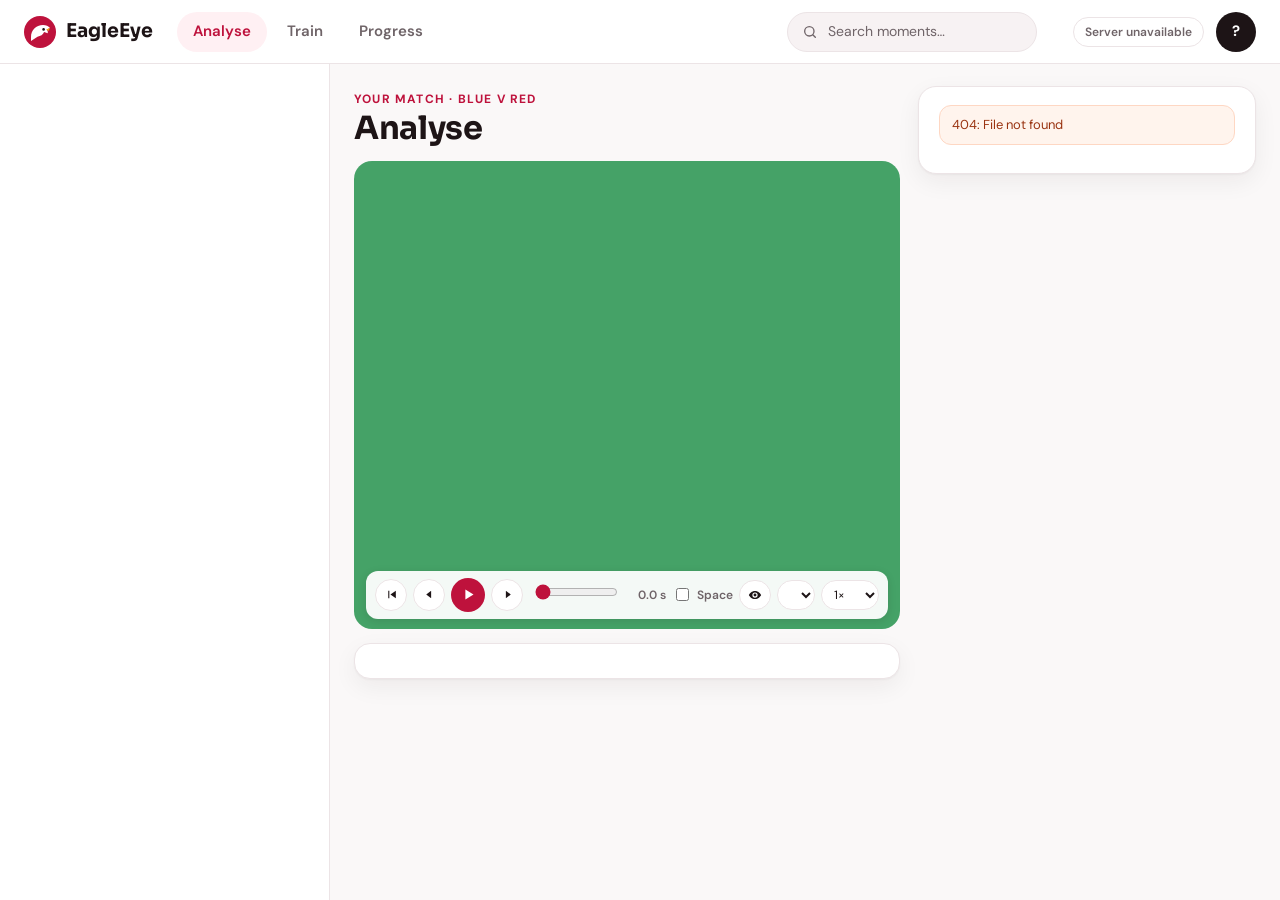
==== commit 7f893742: "Analyse: "Your pick" always in view under the pitch The slim playback bar moves inside the green pit" ====
--- a/frontend/index.html
+++ b/frontend/index.html
@@ -1,150 +1,149 @@
-<!doctype html>
-<html lang="en">
-<head>
-  <meta charset="utf-8">
-  <meta name="viewport" content="width=device-width, initial-scale=1">
-  <title>EagleEye</title>
-  <meta name="description" content="EagleEye: an AI vision coach for footballers, built on synthetic data with fictional Blue and Red teams.">
-  <link rel="icon" href="data:image/svg+xml,%3Csvg xmlns='http://www.w3.org/2000/svg' viewBox='0 0 32 32'%3E%3Ccircle cx='16' cy='16' r='16' fill='%23be123c'/%3E%3Cpath d='M7 21c0-7 5-12 12-12 3 0 5.5 1 7 3l-3.5 1.5c1.2 1 1.6 2.4 1.2 3.8l-3.6-1.2c-1 2.6-3.6 4.3-6.6 4.6L7 25z' fill='%23fff'/%3E%3C/svg%3E">
-  <link rel="preconnect" href="https://fonts.googleapis.com">
-  <link rel="preconnect" href="https://fonts.gstatic.com" crossorigin>
-  <link rel="stylesheet" href="https://fonts.googleapis.com/css2?family=DM+Sans:opsz,wght@9..40,400..800&family=Sora:wght@500..700&display=swap">
-  <link rel="stylesheet" href="styles.css">
-</head>
-<body>
-  <header class="topbar">
-    <div class="brand">
-      <svg class="brand-mark" viewBox="0 0 32 32" aria-hidden="true">
-        <circle cx="16" cy="16" r="16" fill="#be123c"/>
-        <path d="M7 21c0-7 5-12 12-12 3 0 5.5 1 7 3l-3.5 1.5c1.2 1 1.6 2.4 1.2 3.8l-3.6-1.2c-1 2.6-3.6 4.3-6.6 4.6L7 25z" fill="#fff"/>
-        <path d="M22.5 13.5l3.5-1.5-1.6 3z" fill="#f5b301"/>
-        <circle cx="19.6" cy="13.4" r="1.3" fill="#1d1416"/>
-      </svg>
-      <span class="brand-name">EagleEye</span>
-    </div>
-    <nav class="tabs" role="tablist" aria-label="Mode">
-      <button id="tab-analyse" class="tab on" role="tab" aria-selected="true">Analyse</button>
-      <button id="tab-train" class="tab" role="tab" aria-selected="false">Train</button>
-      <button id="tab-progress" class="tab" role="tab" aria-selected="false">Progress</button>
-    </nav>
-    <label class="nav-search">
-      <svg viewBox="0 0 24 24" aria-hidden="true"><circle cx="11" cy="11" r="7"/><path d="M20 20l-3.5-3.5"/></svg>
-      <input id="moment-search" type="search" placeholder="Search moments…" aria-label="Search moments" autocomplete="off">
-    </label>
-    <div class="topbar-right">
-      <span id="knowledge-badge" class="badge knowledge" title="Coaching knowledge used by the agents (File Search). It changes only through KnowledgeScout research the coach approved."></span>
-      <button id="scout-toggle" class="badge scout" type="button" aria-expanded="false" aria-controls="scout-panel" title="KnowledgeScout: background web research that grows the football reference. Proposals wait for your approval.">Scout</button>
-      <span id="mode-badge" class="badge">Connecting…</span>
-      <button id="avatar" class="avatar" type="button" title="Who's playing?" aria-label="Who's playing?">?</button>
-    </div>
-  </header>
-  <aside id="scout-panel" class="scout-panel" hidden aria-label="KnowledgeScout proposals"></aside>
-
-  <main class="layout" id="analyse-view">
-    <aside id="moments-col" class="sidebar" aria-label="The match's moments"></aside>
-
-    <section class="stage">
-      <div class="page-head">
-        <div class="kicker" id="scenario-kicker">Your match · Blue v Red</div>
-        <h1 id="scenario-title" class="page-title">Analyse</h1>
-        <p id="scenario-description" class="scenario-description"></p>
-      </div>
-
-      <div class="pitch-wrap" id="pitch-wrap">
-        <canvas id="pitch" aria-label="Bird's-eye view of the pitch"></canvas>
-        <div id="scoreboard" class="scoreboard" hidden></div>
-        <div id="pitch-hint" class="pitch-hint" hidden></div>
-      </div>
-
-      <div class="controls" aria-label="Playback and tools">
-        <button id="btn-restart" class="icon-btn" title="Rewind to start" aria-label="Rewind to start">
-          <svg viewBox="0 0 24 24"><path d="M6 5h2v14H6zM20 5v14l-10-7z"/></svg>
-        </button>
-        <button id="btn-back" class="icon-btn" title="Previous frame (←)" aria-label="Previous frame">
-          <svg viewBox="0 0 24 24"><path d="M15 5v14l-9-7z"/></svg>
-        </button>
-        <button id="btn-play" class="icon-btn primary" title="Play / Pause (Space)" aria-label="Play">
-          <svg id="icon-play" viewBox="0 0 24 24"><path d="M7 4v16l13-8z"/></svg>
-          <svg id="icon-pause" viewBox="0 0 24 24" style="display: none"><path d="M6 4h4v16H6zM14 4h4v16h-4z"/></svg>
-        </button>
-        <button id="btn-forward" class="icon-btn" title="Next frame (→)" aria-label="Next frame">
-          <svg viewBox="0 0 24 24"><path d="M9 5v14l9-7z"/></svg>
-        </button>
-        <div class="timeline">
-          <input id="timeline" type="range" min="0" max="1" step="0.01" value="0" aria-label="Timeline">
-          <div id="timeline-marks" class="timeline-marks"></div>
-        </div>
-        <span id="time-label" class="time-label">0.0 s</span>
-        <label class="toggle" title="Simplified pitch control × threat: gold = valuable space the selected team can win">
-          <input id="heatmap-toggle" type="checkbox"> Space
-        </label>
-        <button id="pov-toggle" class="pill-btn" type="button" aria-pressed="false" aria-controls="pov-card" title="Player's view: see the moment through your eyes (V)">
-          <svg viewBox="0 0 24 24" aria-hidden="true"><path d="M12 5C6.5 5 2.7 9.2 1.5 12c1.2 2.8 5 7 10.5 7s9.3-4.2 10.5-7C21.3 9.2 17.5 5 12 5zm0 11.5A4.5 4.5 0 1 1 12 7.5a4.5 4.5 0 0 1 0 9zm0-7a2.5 2.5 0 1 0 0 5 2.5 2.5 0 0 0 0-5z"/></svg>
-          <span class="pov-label">Player's view</span>
-        </button>
-        <select id="situation-select" class="mini-select" aria-label="Match situation" title="Match situation: the same moment under a different score and minute"></select>
-        <select id="speed-select" class="mini-select" aria-label="Playback speed">
-          <option value="0.5">0.5×</option>
-          <option value="1" selected>1×</option>
-          <option value="2">2×</option>
-        </select>
-        <select id="scenario-select" hidden aria-label="Scenario"></select>
-      </div>
-
-      <div id="pick-card" class="card pick-card" aria-live="polite"></div>
-    </section>
-
-    <div class="side">
-      <aside class="panel" id="panel" aria-live="polite"></aside>
-      <section id="pov-card" class="card pov-card" hidden aria-label="Player's view">
-        <div class="pov-head">
-          <h3 id="pov-title">Player's view</h3>
-          <span id="pov-yaw" class="pov-yaw">Facing the ball</span>
-        </div>
-        <div class="pov-wrap">
-          <canvas id="pov-canvas" tabindex="0" aria-label="First-person view of the selected player. Use the left and right arrow keys or drag to look around; 0 faces the ball."></canvas>
-          <div id="pov-empty" class="pov-empty">Click a player on the pitch to see through their eyes</div>
-        </div>
-        <p class="sub pov-note">Numbers are only readable in the centre of vision, as in Train.</p>
-      </section>
-    </div>
-  </main>
-
-  <section id="train-view" class="train-view" hidden aria-label="Train">
-    <div class="train-stage" id="train-stage">
-      <canvas id="train-pov" aria-label="What you see from your own eyes"></canvas>
-      <div id="train-hud" class="train-hud" hidden>
-        <div class="hud-pill-bar" role="status">
-          <svg class="hud-compass" viewBox="0 0 40 40" aria-label="Head direction: up is the ball">
-            <circle cx="20" cy="20" r="18" fill="#fff" stroke="#ece4e6" stroke-width="2"/>
-            <circle cx="20" cy="5" r="2.5" fill="#1d1416"/>
-            <g id="hud-needle">
-              <path d="M20 20 L33 7 A18 18 0 0 0 7 7 Z" fill="rgba(190,18,60,0.14)"/>
-              <line x1="20" y1="20" x2="20" y2="6" stroke="#be123c" stroke-width="2.5" stroke-linecap="round"/>
-            </g>
-            <circle cx="20" cy="20" r="2.5" fill="#be123c"/>
-          </svg>
-          <svg class="hud-eye" viewBox="0 0 24 24" aria-hidden="true"><path d="M12 5C6.5 5 2.7 9.2 1.5 12c1.2 2.8 5 7 10.5 7s9.3-4.2 10.5-7C21.3 9.2 17.5 5 12 5zm0 11.5A4.5 4.5 0 1 1 12 7.5a4.5 4.5 0 0 1 0 9z"/></svg>
-          <span class="hud-scans"><strong id="hud-scans">Scans 0</strong> <span id="hud-aim" class="hud-aim"></span></span>
-          <span class="hud-sep" aria-hidden="true"></span>
-          <span class="hud-label">Ball arrives</span>
-          <div class="hud-bar" aria-label="Time until the ball arrives"><div id="hud-bar-fill"></div></div>
-          <strong id="hud-time" class="hud-time">0.0 s</strong>
-        </div>
-        <div class="hud-keys"><kbd>A</kbd><kbd>W</kbd><kbd>D</kbd><span>to look · let go for the ball</span></div>
-        <div class="hud-touch">
-          <button class="hud-look left" data-look="left">◀ Look left</button>
-          <button class="hud-look body" data-body>Open ↑</button>
-          <button class="hud-look right" data-look="right">Look right ▶</button>
-        </div>
-      </div>
-      <div id="train-layer" class="train-layer"></div>
-    </div>
-    <div id="train-page" class="train-page" hidden></div>
-  </section>
-
-  <section id="progress-view" class="progress-view" hidden aria-label="Your progress"></section>
-
-  <script type="module" src="js/main.js"></script>
-</body>
-</html>
+<!doctype html>
+<html lang="en">
+<head>
+  <meta charset="utf-8">
+  <meta name="viewport" content="width=device-width, initial-scale=1">
+  <title>EagleEye</title>
+  <meta name="description" content="EagleEye: an AI vision coach for footballers, built on synthetic data with fictional Blue and Red teams.">
+  <link rel="icon" href="data:image/svg+xml,%3Csvg xmlns='http://www.w3.org/2000/svg' viewBox='0 0 32 32'%3E%3Ccircle cx='16' cy='16' r='16' fill='%23be123c'/%3E%3Cpath d='M7 21c0-7 5-12 12-12 3 0 5.5 1 7 3l-3.5 1.5c1.2 1 1.6 2.4 1.2 3.8l-3.6-1.2c-1 2.6-3.6 4.3-6.6 4.6L7 25z' fill='%23fff'/%3E%3C/svg%3E">
+  <link rel="preconnect" href="https://fonts.googleapis.com">
+  <link rel="preconnect" href="https://fonts.gstatic.com" crossorigin>
+  <link rel="stylesheet" href="https://fonts.googleapis.com/css2?family=DM+Sans:opsz,wght@9..40,400..800&family=Sora:wght@500..700&display=swap">
+  <link rel="stylesheet" href="styles.css">
+</head>
+<body>
+  <header class="topbar">
+    <div class="brand">
+      <svg class="brand-mark" viewBox="0 0 32 32" aria-hidden="true">
+        <circle cx="16" cy="16" r="16" fill="#be123c"/>
+        <path d="M7 21c0-7 5-12 12-12 3 0 5.5 1 7 3l-3.5 1.5c1.2 1 1.6 2.4 1.2 3.8l-3.6-1.2c-1 2.6-3.6 4.3-6.6 4.6L7 25z" fill="#fff"/>
+        <path d="M22.5 13.5l3.5-1.5-1.6 3z" fill="#f5b301"/>
+        <circle cx="19.6" cy="13.4" r="1.3" fill="#1d1416"/>
+      </svg>
+      <span class="brand-name">EagleEye</span>
+    </div>
+    <nav class="tabs" role="tablist" aria-label="Mode">
+      <button id="tab-analyse" class="tab on" role="tab" aria-selected="true">Analyse</button>
+      <button id="tab-train" class="tab" role="tab" aria-selected="false">Train</button>
+      <button id="tab-progress" class="tab" role="tab" aria-selected="false">Progress</button>
+    </nav>
+    <label class="nav-search">
+      <svg viewBox="0 0 24 24" aria-hidden="true"><circle cx="11" cy="11" r="7"/><path d="M20 20l-3.5-3.5"/></svg>
+      <input id="moment-search" type="search" placeholder="Search moments…" aria-label="Search moments" autocomplete="off">
+    </label>
+    <div class="topbar-right">
+      <span id="knowledge-badge" class="badge knowledge" title="Coaching knowledge used by the agents (File Search). It changes only through KnowledgeScout research the coach approved."></span>
+      <button id="scout-toggle" class="badge scout" type="button" aria-expanded="false" aria-controls="scout-panel" title="KnowledgeScout: background web research that grows the football reference. Proposals wait for your approval.">Scout</button>
+      <span id="mode-badge" class="badge">Connecting…</span>
+      <button id="avatar" class="avatar" type="button" title="Who's playing?" aria-label="Who's playing?">?</button>
+    </div>
+  </header>
+  <aside id="scout-panel" class="scout-panel" hidden aria-label="KnowledgeScout proposals"></aside>
+
+  <main class="layout" id="analyse-view">
+    <aside id="moments-col" class="sidebar" aria-label="The match's moments"></aside>
+
+    <section class="stage">
+      <div class="page-head">
+        <div class="kicker" id="scenario-kicker">Your match · Blue v Red</div>
+        <h1 id="scenario-title" class="page-title">Analyse</h1>
+        <p id="scenario-description" class="scenario-description"></p>
+      </div>
+
+      <div class="pitch-wrap" id="pitch-wrap">
+        <canvas id="pitch" aria-label="Bird's-eye view of the pitch"></canvas>
+        <div id="scoreboard" class="scoreboard" hidden></div>
+        <div id="pitch-hint" class="pitch-hint" hidden></div>
+        <div class="controls" aria-label="Playback and tools">
+          <button id="btn-restart" class="icon-btn" title="Rewind to start" aria-label="Rewind to start">
+            <svg viewBox="0 0 24 24"><path d="M6 5h2v14H6zM20 5v14l-10-7z"/></svg>
+          </button>
+          <button id="btn-back" class="icon-btn" title="Previous frame (←)" aria-label="Previous frame">
+            <svg viewBox="0 0 24 24"><path d="M15 5v14l-9-7z"/></svg>
+          </button>
+          <button id="btn-play" class="icon-btn primary" title="Play / Pause (Space)" aria-label="Play">
+            <svg id="icon-play" viewBox="0 0 24 24"><path d="M7 4v16l13-8z"/></svg>
+            <svg id="icon-pause" viewBox="0 0 24 24" style="display: none"><path d="M6 4h4v16H6zM14 4h4v16h-4z"/></svg>
+          </button>
+          <button id="btn-forward" class="icon-btn" title="Next frame (→)" aria-label="Next frame">
+            <svg viewBox="0 0 24 24"><path d="M9 5v14l9-7z"/></svg>
+          </button>
+          <div class="timeline">
+            <input id="timeline" type="range" min="0" max="1" step="0.01" value="0" aria-label="Timeline">
+            <div id="timeline-marks" class="timeline-marks"></div>
+          </div>
+          <span id="time-label" class="time-label">0.0 s</span>
+          <label class="toggle" title="Simplified pitch control × threat: gold = valuable space the selected team can win">
+            <input id="heatmap-toggle" type="checkbox"> Space
+          </label>
+          <button id="pov-toggle" class="pill-btn" type="button" aria-pressed="false" aria-controls="pov-card" title="Player's view: see the moment through your eyes (V)">
+            <svg viewBox="0 0 24 24" aria-hidden="true"><path d="M12 5C6.5 5 2.7 9.2 1.5 12c1.2 2.8 5 7 10.5 7s9.3-4.2 10.5-7C21.3 9.2 17.5 5 12 5zm0 11.5A4.5 4.5 0 1 1 12 7.5a4.5 4.5 0 0 1 0 9zm0-7a2.5 2.5 0 1 0 0 5 2.5 2.5 0 0 0 0-5z"/></svg>
+            <span class="pov-label">Player's view</span>
+          </button>
+          <select id="situation-select" class="mini-select" aria-label="Match situation" title="Match situation: the same moment under a different score and minute"></select>
+          <select id="speed-select" class="mini-select" aria-label="Playback speed">
+            <option value="0.5">0.5×</option>
+            <option value="1" selected>1×</option>
+            <option value="2">2×</option>
+          </select>
+          <select id="scenario-select" hidden aria-label="Scenario"></select>
+        </div>
+      </div>
+
+      <div id="pick-card" class="card pick-card" aria-live="polite"></div>
+    </section>
+
+    <div class="side">
+      <aside class="panel" id="panel" aria-live="polite"></aside>
+      <section id="pov-card" class="card pov-card" hidden aria-label="Player's view">
+        <div class="pov-head">
+          <h3 id="pov-title">Player's view</h3>
+          <span id="pov-yaw" class="pov-yaw">Facing the ball</span>
+        </div>
+        <div class="pov-wrap">
+          <canvas id="pov-canvas" tabindex="0" aria-label="First-person view of the selected player. Use the left and right arrow keys or drag to look around; 0 faces the ball."></canvas>
+          <div id="pov-empty" class="pov-empty">Click a player on the pitch to see through their eyes</div>
+        </div>
+        <p class="sub pov-note">Numbers are only readable in the centre of vision, as in Train.</p>
+      </section>
+    </div>
+  </main>
+
+  <section id="train-view" class="train-view" hidden aria-label="Train">
+    <div class="train-stage" id="train-stage">
+      <canvas id="train-pov" aria-label="What you see from your own eyes"></canvas>
+      <div id="train-hud" class="train-hud" hidden>
+        <div class="hud-pill-bar" role="status">
+          <svg class="hud-compass" viewBox="0 0 40 40" aria-label="Head direction: up is the ball">
+            <circle cx="20" cy="20" r="18" fill="#fff" stroke="#ece4e6" stroke-width="2"/>
+            <circle cx="20" cy="5" r="2.5" fill="#1d1416"/>
+            <g id="hud-needle">
+              <path d="M20 20 L33 7 A18 18 0 0 0 7 7 Z" fill="rgba(190,18,60,0.14)"/>
+              <line x1="20" y1="20" x2="20" y2="6" stroke="#be123c" stroke-width="2.5" stroke-linecap="round"/>
+            </g>
+            <circle cx="20" cy="20" r="2.5" fill="#be123c"/>
+          </svg>
+          <svg class="hud-eye" viewBox="0 0 24 24" aria-hidden="true"><path d="M12 5C6.5 5 2.7 9.2 1.5 12c1.2 2.8 5 7 10.5 7s9.3-4.2 10.5-7C21.3 9.2 17.5 5 12 5zm0 11.5A4.5 4.5 0 1 1 12 7.5a4.5 4.5 0 0 1 0 9z"/></svg>
+          <span class="hud-scans"><strong id="hud-scans">Scans 0</strong> <span id="hud-aim" class="hud-aim"></span></span>
+          <span class="hud-sep" aria-hidden="true"></span>
+          <span class="hud-label">Ball arrives</span>
+          <div class="hud-bar" aria-label="Time until the ball arrives"><div id="hud-bar-fill"></div></div>
+          <strong id="hud-time" class="hud-time">0.0 s</strong>
+        </div>
+        <div class="hud-keys"><kbd>A</kbd><kbd>W</kbd><kbd>D</kbd><span>to look · let go for the ball</span></div>
+        <div class="hud-touch">
+          <button class="hud-look left" data-look="left">◀ Look left</button>
+          <button class="hud-look body" data-body>Open ↑</button>
+          <button class="hud-look right" data-look="right">Look right ▶</button>
+        </div>
+      </div>
+      <div id="train-layer" class="train-layer"></div>
+    </div>
+    <div id="train-page" class="train-page" hidden></div>
+  </section>
+
+  <section id="progress-view" class="progress-view" hidden aria-label="Your progress"></section>
+
+  <script type="module" src="js/main.js"></script>
+</body>
+</html>
--- a/frontend/styles.css
+++ b/frontend/styles.css
@@ -304,11 +304,19 @@
 @keyframes nudge { 20%, 60% { transform: translateX(-4px); } 40%, 80% { transform: translateX(4px); } }
 
 /* the moment */
-.page-head { margin-bottom: 18px; }
+.page-head { margin-bottom: 14px; }
 .page-head .kicker { font-size: 12px; }
-.page-title { margin: 4px 0 4px; font-size: 32px; font-weight: 700; line-height: 1.15; }
-.scenario-description { margin: 0; color: var(--muted); font-size: 16px; }
-.pitch-wrap { position: relative; border-radius: 18px; overflow: hidden; background: var(--pitch); padding: 11% 0; }
+.page-title { margin: 2px 0 2px; font-size: 32px; font-weight: 700; line-height: 1.15; }
+.scenario-description { margin: 0; color: var(--muted); font-size: 15px; }
+/* The green box: the pitch in the middle, the slim playback bar along its bottom edge. */
+.pitch-wrap { position: relative; border-radius: 18px; overflow: hidden; background: var(--pitch); padding: 5% 0 calc(5% + 46px); }
+.pitch-wrap .controls {
+  position: absolute; left: 12px; right: 12px; bottom: 10px; margin: 0;
+  background: rgba(255, 255, 255, 0.94); border-color: transparent; box-shadow: 0 2px 8px rgba(29, 20, 22, 0.12);
+  flex-wrap: nowrap;
+}
+.pitch-wrap .timeline { min-width: 50px; }
+.stage .pick-card { margin-top: 14px; }
 #pitch { display: block; width: 100%; cursor: pointer; }
 .scoreboard, .pitch-hint { display: none !important; }
 
@@ -346,13 +354,13 @@
 .pick-card { border-radius: 16px; padding: 18px 18px 16px; }
 .picks { display: grid; grid-template-columns: repeat(4, minmax(0, 1fr)); gap: 12px; margin-top: 12px; }
 .pick {
-  display: flex; align-items: center; gap: 10px; min-height: 46px; padding: 8px 12px 8px 10px;
+  display: flex; align-items: center; gap: 8px; min-height: 46px; padding: 8px 10px 8px 8px;
   border-radius: 12px; border: 1px solid var(--border); background: var(--surface); cursor: pointer;
-  font-weight: 600; font-size: 15px; text-align: left; color: var(--text);
+  font-weight: 600; font-size: 14.5px; text-align: left; color: var(--text); white-space: nowrap; overflow: hidden;
 }
 .pick:hover { border-color: var(--muted-2); }
-.pick .letter { width: 26px; height: 26px; border-radius: 50%; display: grid; place-items: center; background: var(--surface-2); color: var(--muted); font-size: 12px; font-weight: 700; flex-shrink: 0; }
-.pick.on { border: 2px solid var(--ok); background: var(--ok-light); color: var(--ok); padding: 7px 11px 7px 9px; }
+.pick .letter { width: 24px; height: 24px; border-radius: 50%; display: grid; place-items: center; background: var(--surface-2); color: var(--muted); font-size: 12px; font-weight: 700; flex-shrink: 0; }
+.pick.on { border: 2px solid var(--ok); background: var(--ok-light); color: var(--ok); padding: 7px 9px 7px 7px; }
 .pick.on .letter { background: var(--ok); color: #fff; }
 .pick-card > .sub, .pick-card > .loading { margin: 10px 0 0; }
 .agent-dots { display: flex; align-items: center; margin-top: 16px; }
